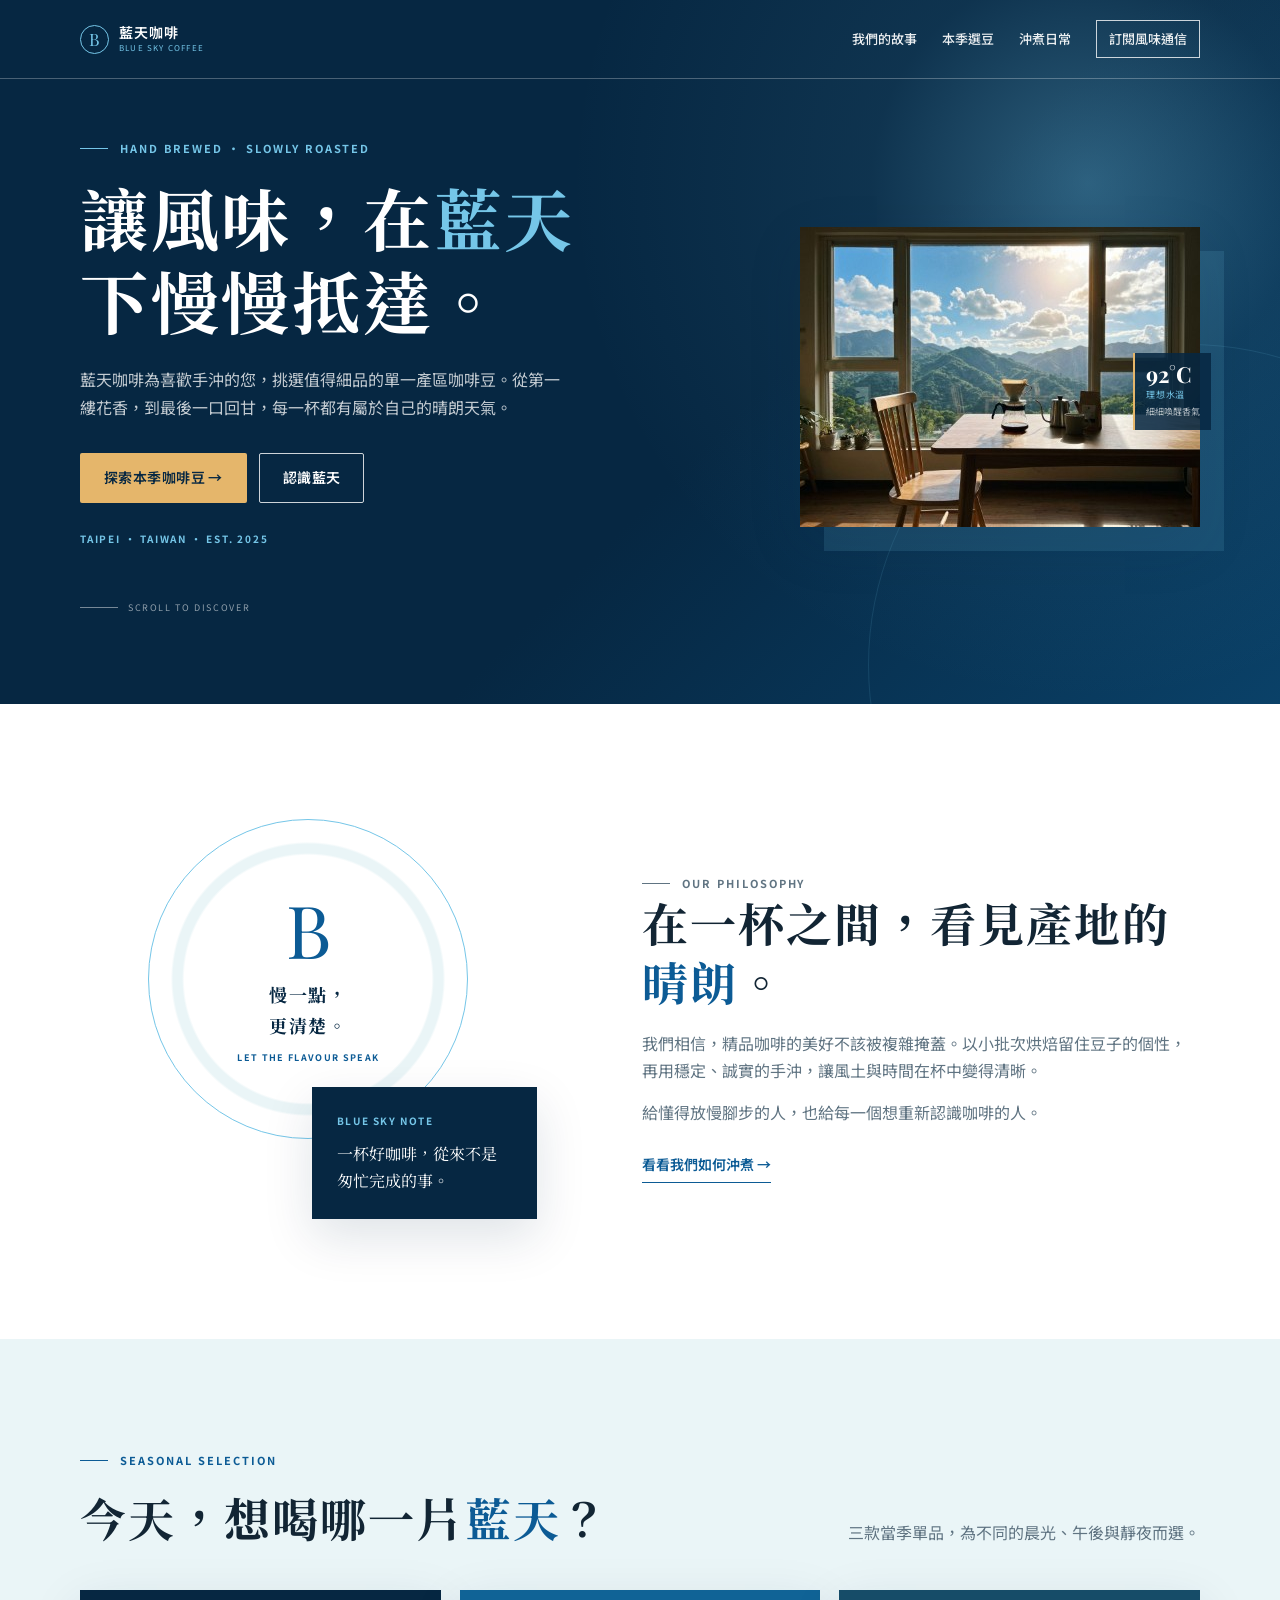
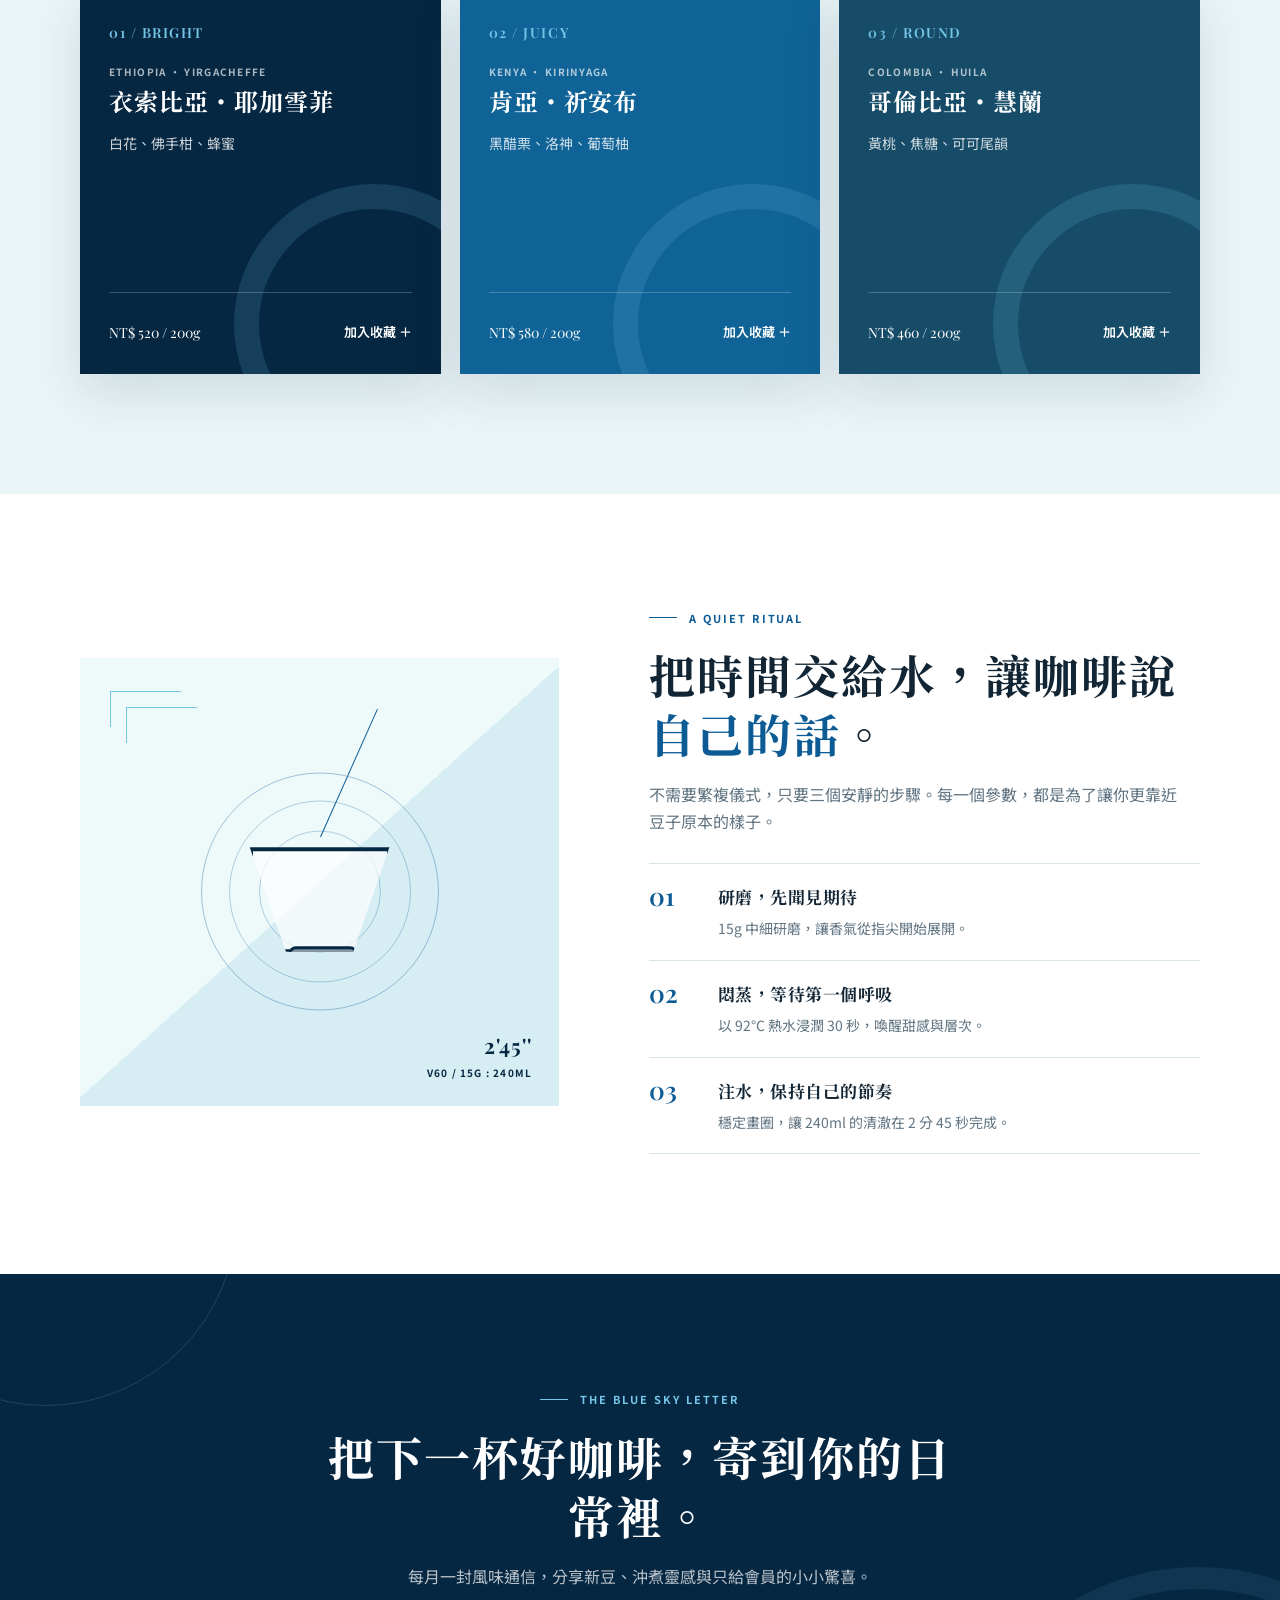
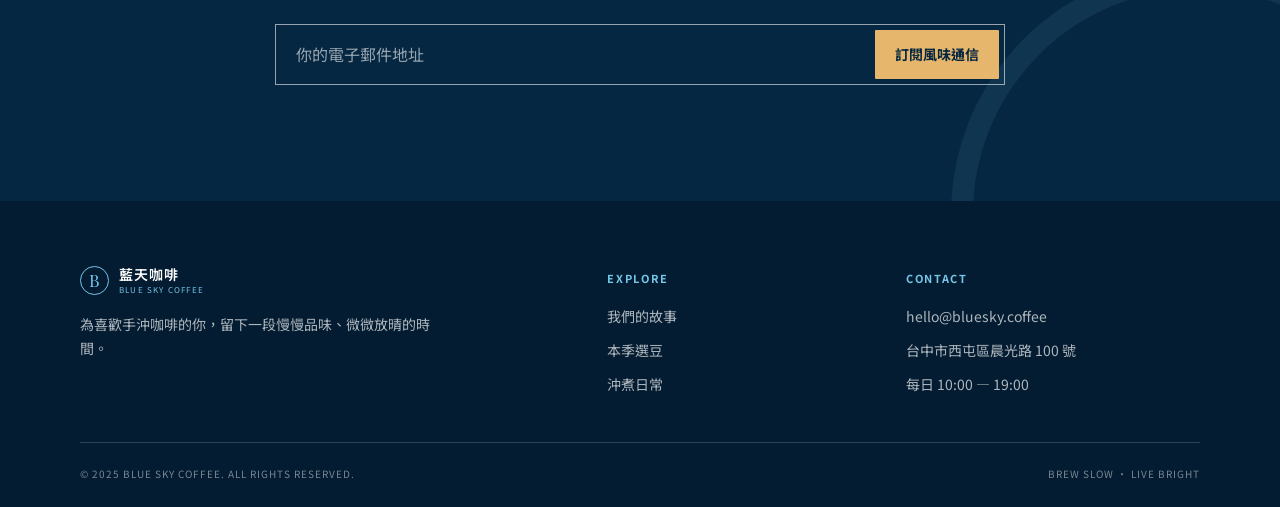
==== onepage1/index.html @ 3d597b1a "Initial commit" ====
<!DOCTYPE html>
<html lang="zh-Hant">
<head>
  <meta charset="UTF-8">
  <meta name="viewport" content="width=device-width, initial-scale=1.0">
  <meta name="description" content="藍天咖啡，為手沖咖啡愛好者挑選當季精品咖啡豆，讓每一杯都清澈、明亮、值得細品。">
  <title>藍天咖啡｜讓風味，慢慢抵達</title>
  <link rel="preconnect" href="https://fonts.googleapis.com">
  <link rel="preconnect" href="https://fonts.gstatic.com" crossorigin>
  <link href="https://fonts.googleapis.com/css2?family=Noto+Sans+TC:wght@400;500;600;700&family=Noto+Serif+TC:wght@500;600;700;900&family=Playfair+Display:ital,wght@0,600;0,700;1,600&display=swap" rel="stylesheet">
  <style>
    :root {
      --navy: #062742;
      --blue: #0c5b95;
      --sky: #75c6e8;
      --mist: #eaf5f7;
      --cream: #fbfaf6;
      --ink: #122534;
      --muted: #607482;
      --line: #d7e4e8;
      --sand: #e5b66b;
      --shadow: 0 18px 50px rgba(6, 39, 66, .13);
    }

    * { box-sizing: border-box; }
    html { scroll-behavior: smooth; }
    body {
      margin: 0;
      background: var(--cream);
      color: var(--ink);
      font-family: "Noto Sans TC", sans-serif;
      font-size: 16px;
      line-height: 1.7;
    }
    a { color: inherit; text-decoration: none; }
    button, input { font: inherit; }
    button { cursor: pointer; }
    :focus-visible { outline: 3px solid var(--sky); outline-offset: 4px; }

    .wrap { width: min(1120px, calc(100% - 48px)); margin-inline: auto; }
    .eyebrow {
      display: flex;
      align-items: center;
      gap: 12px;
      margin: 0 0 18px;
      color: var(--blue);
      font-size: 11px;
      font-weight: 700;
      letter-spacing: .18em;
    }
    .eyebrow::before { width: 28px; height: 1px; background: currentColor; content: ""; }
    .section-title {
      margin: 0;
      font-family: "Noto Serif TC", serif;
      font-size: clamp(30px, 4vw, 46px);
      font-weight: 700;
      letter-spacing: .045em;
      line-height: 1.28;
    }
    .accent { color: var(--blue); }
    .section-copy { margin: 18px 0 0; color: var(--muted); }
    .button, .text-link {
      display: inline-flex;
      align-items: center;
      justify-content: center;
      min-height: 50px;
      padding: 11px 23px;
      border: 1px solid transparent;
      border-radius: 2px;
      font-size: 14px;
      font-weight: 600;
      letter-spacing: .03em;
      transition: background-color .25s ease, color .25s ease, border-color .25s ease, transform .25s ease;
    }
    .button:hover, .text-link:hover { transform: translateY(-2px); }
    .button-primary { background: var(--sand); color: var(--navy); }
    .button-primary:hover { background: #f0ca84; }
    .button-outline { border-color: rgba(255,255,255,.8); color: #fff; }
    .button-outline:hover { background: #fff; color: var(--navy); }

    .site-header {
      position: absolute;
      z-index: 10;
      top: 0;
      left: 0;
      width: 100%;
      border-bottom: 1px solid rgba(255,255,255,.27);
    }
    .navbar {
      display: flex;
      align-items: center;
      justify-content: space-between;
      min-height: 78px;
      gap: 24px;
    }
    .brand { display: inline-flex; align-items: center; gap: 10px; color: #fff; }
    .brand-mark {
      display: grid;
      width: 29px;
      height: 29px;
      place-items: center;
      border: 1px solid var(--sky);
      border-radius: 50%;
      color: var(--sky);
      font-family: "Playfair Display", serif;
      font-size: 17px;
      line-height: 1;
    }
    .brand-copy { display: grid; line-height: 1.1; }
    .brand-copy strong { font-size: 14px; font-weight: 600; letter-spacing: .08em; }
    .brand-copy small { margin-top: 4px; color: var(--sky); font-size: 8px; letter-spacing: .15em; }
    .nav-links { display: flex; align-items: center; gap: 25px; }
    .nav-links a { position: relative; color: rgba(255,255,255,.92); font-size: 13px; font-weight: 500; white-space: nowrap; }
    .nav-links a:not(.nav-cta)::after {
      position: absolute;
      right: 0;
      bottom: -7px;
      width: 0;
      height: 1px;
      background: var(--sky);
      content: "";
      transition: width .25s ease;
    }
    .nav-links a:not(.nav-cta):hover::after { right: auto; left: 0; width: 100%; }
    .nav-links .nav-cta { padding: 7px 12px; border: 1px solid rgba(255,255,255,.78); }
    .nav-links .nav-cta:hover { background: #fff; color: var(--navy); }
    .menu-toggle { display: none; padding: 4px; border: 0; background: transparent; color: #fff; font-size: 24px; line-height: 1; }

    .hero {
      position: relative;
      display: flex;
      min-height: 704px;
      overflow: hidden;
      align-items: stretch;
      background:
        radial-gradient(circle at 85% 26%, rgba(117,198,232,.35) 0, rgba(117,198,232,.08) 18%, transparent 43%),
        linear-gradient(135deg, #062742 0%, #062742 58%, #0a4168 100%);
      color: #fff;
    }
    .hero::after {
      position: absolute;
      z-index: 0;
      right: -18vw;
      bottom: -22vw;
      width: 50vw;
      height: 50vw;
      border: 1px solid rgba(117,198,232,.13);
      border-radius: 50%;
      content: "";
    }
    .hero-grid {
      position: relative;
      z-index: 1;
      display: grid;
      grid-template-columns: 1.02fr .98fr;
      gap: 45px;
      align-items: center;
      padding-top: 122px;
      padding-bottom: 72px;
    }
    .hero-content { max-width: 560px; }
    .hero .eyebrow { color: var(--sky); }
    .hero-title {
      max-width: 540px;
      margin: 0;
      font-family: "Noto Serif TC", serif;
      font-size: clamp(42px, 5.5vw, 68px);
      font-weight: 700;
      letter-spacing: .04em;
      line-height: 1.22;
    }
    .hero-title .sky-word { color: var(--sky); }
    .hero-lede { max-width: 490px; margin: 25px 0 0; color: rgba(255,255,255,.76); }
    .hero-actions { display: flex; flex-wrap: wrap; gap: 12px; margin-top: 32px; }
    .hero-meta { margin: 27px 0 0; color: var(--sky); font-size: 10px; font-weight: 700; letter-spacing: .18em; }
    .scroll-note { display: flex; align-items: center; gap: 10px; margin: 53px 0 0; color: rgba(255,255,255,.55); font-size: 9px; letter-spacing: .18em; }
    .scroll-note::before { width: 38px; height: 1px; background: rgba(255,255,255,.45); content: ""; }

    .hero-art {
      position: relative;
      width: min(100%, 400px);
      height: 300px;
      min-height: 0;
      margin-left: auto;
      overflow: visible;
      aspect-ratio: auto;
      border: 0;
      background: transparent;
      box-shadow: none;
    }
    .hero-photo { width: 400px; height: 300px; object-fit: cover; box-shadow: 24px 24px 0 rgba(117,198,232,.13), var(--shadow); }
    .window-frame { position: absolute; inset: 0; border: 12px solid #e8d4ae; box-shadow: inset 0 0 0 2px rgba(6,39,66,.18); }
    .window-frame::before, .window-frame::after { position: absolute; background: rgba(6,39,66,.25); content: ""; }
    .window-frame::before { top: 0; bottom: 0; left: 49%; width: 4px; }
    .window-frame::after { top: 46%; right: 0; left: 0; height: 4px; }
    .sun { position: absolute; top: 16%; right: 17%; width: 77px; height: 77px; border-radius: 50%; background: #fff2be; box-shadow: 0 0 45px 22px rgba(255,228,150,.42); }
    .mountain { position: absolute; bottom: 28%; width: 75%; height: 36%; clip-path: polygon(0 100%, 35% 15%, 48% 50%, 63% 0, 100% 100%); background: #497b83; opacity: .9; }
    .mountain.one { left: -12%; }
    .mountain.two { right: -27%; bottom: 27%; background: #30616b; transform: scaleX(-1); opacity: .75; }
    .tabletop { position: absolute; right: -8%; bottom: -7%; left: -8%; height: 33%; background: linear-gradient(#643e2e 0%, #3d251e 100%); transform: perspective(200px) rotateX(10deg); }
    .chair { position: absolute; right: 7%; bottom: 18%; width: 100px; height: 112px; border: 12px solid #543126; border-bottom: 0; border-radius: 48px 48px 0 0; opacity: .8; }
    .chair::after { position: absolute; bottom: -75px; left: 14px; width: 8px; height: 75px; background: #543126; box-shadow: 53px 0 #543126; content: ""; }
    .coffee-vessel { position: absolute; bottom: 14%; left: 28%; width: 112px; height: 105px; }
    .coffee-vessel .dripper { position: absolute; top: 0; left: 29px; width: 53px; height: 45px; border: 3px solid #d8e7e1; border-radius: 5px 5px 22px 22px; background: linear-gradient(135deg, rgba(222,246,240,.75), rgba(124,180,181,.2)); clip-path: polygon(0 0, 100% 0, 78% 100%, 22% 100%); }
    .coffee-vessel .carafe { position: absolute; bottom: 0; left: 17px; width: 78px; height: 68px; border: 3px solid #d8e7e1; border-radius: 10px 10px 23px 23px; background: linear-gradient(to top, rgba(56,29,19,.82) 0 38%, rgba(190,228,227,.24) 39%); }
    .coffee-vessel .carafe::before { position: absolute; top: -20px; left: 24px; width: 26px; height: 22px; border: 3px solid #d8e7e1; border-bottom: 0; border-radius: 50% 50% 0 0; content: ""; }
    .steam { position: absolute; bottom: 59%; left: 49%; width: 23px; height: 58px; border-left: 2px solid rgba(255,255,255,.63); border-radius: 50%; transform: rotate(16deg); }
    .steam::after { position: absolute; top: -5px; left: 14px; width: 18px; height: 48px; border-right: 2px solid rgba(255,255,255,.44); border-radius: 50%; content: ""; }
    .art-label { position: absolute; z-index: 3; right: -11px; top: 42%; display: grid; gap: 2px; padding: 10px 11px; border-left: 2px solid var(--sand); background: rgba(6,39,66,.86); color: #fff; }
    .art-label strong { font-family: "Playfair Display", serif; font-size: 22px; line-height: 1; }
    .art-label span { color: var(--sky); font-size: 9px; letter-spacing: .09em; }
    .art-label small { color: rgba(255,255,255,.72); font-size: 9px; }

    .story { padding: 115px 0 120px; background: #fff; }
    .story-grid { display: grid; grid-template-columns: .9fr 1.1fr; gap: clamp(45px, 9vw, 105px); align-items: center; }
    .story-visual { position: relative; min-height: 400px; }
    .story-seal {
      display: grid;
      width: 320px;
      height: 320px;
      place-content: center;
      margin: 0 auto;
      border: 1px solid var(--sky);
      border-radius: 50%;
      background: radial-gradient(circle, #fff 0 55%, #eaf5f7 56% 60%, #fff 61%);
      color: var(--navy);
      text-align: center;
    }
    .story-seal::before { display: block; margin-bottom: 14px; color: var(--blue); content: "B"; font-family: "Playfair Display", serif; font-size: 73px; line-height: 1; }
    .story-seal strong { font-family: "Noto Serif TC", serif; font-size: 18px; letter-spacing: .09em; }
    .story-seal span { margin-top: 10px; color: var(--blue); font-size: 9px; font-weight: 700; letter-spacing: .15em; }
    .note-card { position: absolute; right: 0; bottom: 0; width: min(225px, 57%); padding: 25px; background: var(--navy); color: #fff; box-shadow: var(--shadow); }
    .note-card p:first-child { margin: 0; color: var(--sky); font-size: 10px; font-weight: 700; letter-spacing: .16em; }
    .note-card p:last-child { margin: 12px 0 0; font-family: "Noto Serif TC", serif; font-size: 16px; line-height: 1.65; }
    .story-content p { margin: 19px 0 0; color: var(--muted); }
    .story-content p + p { margin-top: 15px; }
    .underlined-link { display: inline-flex; margin-top: 27px; padding-bottom: 5px; border-bottom: 1px solid var(--blue); color: var(--blue); font-size: 14px; font-weight: 600; transition: gap .2s ease; }
    .underlined-link:hover { gap: 8px; }

    .coffee { padding: 112px 0 120px; background: var(--mist); }
    .coffee-heading { display: flex; align-items: end; justify-content: space-between; gap: 32px; margin-bottom: 43px; }
    .coffee-heading .section-copy { max-width: 365px; }
    .coffee-grid { display: grid; grid-template-columns: repeat(3, 1fr); gap: 19px; }
    .coffee-card {
      position: relative;
      display: flex;
      min-height: 384px;
      overflow: hidden;
      flex-direction: column;
      padding: 31px 29px 25px;
      background: var(--navy);
      color: #fff;
      box-shadow: var(--shadow);
    }
    .coffee-card:nth-child(2) { background: #106396; }
    .coffee-card:nth-child(3) { background: #164c68; }
    .coffee-card::after { position: absolute; right: -73px; bottom: -90px; width: 230px; height: 230px; border: 25px solid rgba(117,198,232,.15); border-radius: 50%; content: ""; }
    .coffee-card > * { position: relative; z-index: 1; }
    .bean-no { margin: 0; color: var(--sky); font-family: "Playfair Display", serif; font-size: 14px; font-weight: 600; letter-spacing: .11em; }
    .origin { margin: 19px 0 5px; color: rgba(255,255,255,.67); font-size: 10px; font-weight: 700; letter-spacing: .13em; }
    .bean-name { margin: 0; font-family: "Noto Serif TC", serif; font-size: 24px; font-weight: 700; letter-spacing: .04em; line-height: 1.35; }
    .flavour { margin: 14px 0 0; color: rgba(255,255,255,.79); font-size: 14px; }
    .coffee-bottom { display: flex; align-items: center; justify-content: space-between; gap: 13px; margin-top: auto; padding-top: 23px; border-top: 1px solid rgba(255,255,255,.22); }
    .price { font-family: "Playfair Display", serif; font-size: 14px; white-space: nowrap; }
    .save-button { padding: 5px 0; border: 0; background: transparent; color: #fff; font-size: 13px; font-weight: 600; white-space: nowrap; transition: color .2s ease; }
    .save-button:hover { color: var(--sand); }

    .brew { padding: 115px 0 120px; background: #fff; }
    .brew-grid { display: grid; grid-template-columns: .93fr 1.07fr; gap: clamp(44px, 7vw, 90px); align-items: center; }
    .brew-art { position: relative; min-height: 448px; overflow: hidden; background: linear-gradient(138deg, #eef9fa 0 50%, #d6edf3 50% 100%); }
    .brew-art::before { position: absolute; top: 33px; left: 30px; width: 70px; height: 35px; border-top: 1px solid var(--sky); border-left: 1px solid var(--sky); content: ""; }
    .brew-art::after { position: absolute; top: 49px; left: 46px; width: 70px; height: 35px; border-top: 1px solid var(--sky); border-left: 1px solid var(--sky); content: ""; }
    .pour-rings { position: absolute; top: 50%; left: 50%; width: 238px; height: 238px; border: 1px solid rgba(12,91,149,.35); border-radius: 50%; transform: translate(-50%,-46%); }
    .pour-rings::before, .pour-rings::after { position: absolute; border: 1px solid rgba(12,91,149,.28); border-radius: 50%; content: ""; }
    .pour-rings::before { inset: 27px; }
    .pour-rings::after { inset: 57px; }
    .pour-line { position: absolute; top: 39px; left: 50%; width: 1px; height: 140px; background: var(--blue); transform: rotate(24deg); transform-origin: bottom; }
    .v60 { position: absolute; top: 50%; left: 50%; width: 140px; height: 105px; border: 3px solid var(--navy); border-top-width: 4px; background: rgba(255,255,255,.7); clip-path: polygon(0 0, 100% 0, 74% 100%, 26% 100%); transform: translate(-50%,-33%); }
    .v60::after { position: absolute; bottom: -61px; left: 35px; width: 64px; height: 58px; border: 3px solid var(--navy); border-radius: 8px 8px 19px 19px; background: linear-gradient(to top, #6c3924 0 31%, rgba(255,255,255,.5) 32%); content: ""; }
    .brew-caption { position: absolute; right: 27px; bottom: 25px; display: grid; color: var(--navy); text-align: right; }
    .brew-caption strong { font-family: "Playfair Display", serif; font-size: 21px; letter-spacing: .05em; }
    .brew-caption span { font-size: 10px; font-weight: 700; letter-spacing: .12em; }
    .brew-content .section-copy { max-width: 530px; }
    .brew-steps { margin-top: 28px; border-top: 1px solid var(--line); }
    .brew-step { display: grid; grid-template-columns: 55px 1fr; gap: 14px; padding: 19px 0; border-bottom: 1px solid var(--line); }
    .step-no { color: var(--blue); font-family: "Playfair Display", serif; font-size: 25px; font-weight: 600; line-height: 1; }
    .brew-step h3 { margin: 0; font-family: "Noto Serif TC", serif; font-size: 17px; letter-spacing: .03em; }
    .brew-step p { margin: 5px 0 0; color: var(--muted); font-size: 14px; }

    .visit { position: relative; overflow: hidden; padding: 116px 0; background: var(--navy); color: #fff; text-align: center; }
    .visit::before, .visit::after { position: absolute; width: 380px; height: 380px; border: 1px solid rgba(117,198,232,.19); border-radius: 50%; content: ""; }
    .visit::before { top: -250px; left: -145px; }
    .visit::after { right: -165px; bottom: -260px; width: 450px; height: 450px; border-width: 22px; opacity: .45; }
    .visit .wrap { position: relative; z-index: 1; max-width: 730px; }
    .visit .eyebrow { justify-content: center; color: var(--sky); }
    .visit .section-title { max-width: 670px; margin-inline: auto; }
    .visit .section-copy { max-width: 535px; margin-inline: auto; color: rgba(255,255,255,.72); }
    .subscribe-form { display: flex; margin: 34px auto 0; padding: 5px; border: 1px solid rgba(255,255,255,.58); }
    .subscribe-form input { min-width: 0; flex: 1; padding: 11px 15px; border: 0; outline: 0; background: transparent; color: #fff; }
    .subscribe-form input::placeholder { color: rgba(255,255,255,.58); }
    .subscribe-form button { min-height: 48px; padding: 10px 20px; border: 0; border-radius: 1px; background: var(--sand); color: var(--navy); font-size: 14px; font-weight: 700; transition: background .2s ease; }
    .subscribe-form button:hover { background: #f1ca83; }

    .site-footer { padding: 65px 0 25px; background: #031c31; color: rgba(255,255,255,.68); }
    .footer-grid { display: grid; grid-template-columns: 1.45fr .75fr .9fr; gap: 54px; padding-bottom: 46px; }
    .footer-brand .brand { margin-bottom: 18px; }
    .footer-brand p { max-width: 355px; margin: 0; font-size: 14px; }
    .footer-heading { margin: 3px 0 17px; color: var(--sky); font-size: 11px; font-weight: 700; letter-spacing: .15em; }
    .footer-links, .footer-contact { display: grid; gap: 10px; font-size: 14px; }
    .footer-links a:hover, .footer-contact a:hover { color: #fff; }
    .footer-bottom { display: flex; justify-content: space-between; gap: 18px; padding-top: 22px; border-top: 1px solid rgba(255,255,255,.17); color: rgba(255,255,255,.47); font-size: 10px; letter-spacing: .1em; }

    .toast {
      position: fixed;
      z-index: 20;
      right: 22px;
      bottom: 22px;
      max-width: min(360px, calc(100% - 44px));
      padding: 13px 18px;
      border-left: 3px solid var(--sand);
      background: var(--navy);
      box-shadow: var(--shadow);
      color: #fff;
      font-size: 14px;
      opacity: 0;
      pointer-events: none;
      transform: translateY(12px);
      transition: opacity .22s ease, transform .22s ease;
    }
    .toast.show { opacity: 1; transform: translateY(0); }
    .reveal { opacity: 0; transform: translateY(18px); transition: opacity .65s ease, transform .65s ease; }
    .reveal.visible { opacity: 1; transform: translateY(0); }

    @media (max-width: 820px) {
      .navbar { position: relative; }
      .menu-toggle { display: block; }
      .nav-links {
        position: absolute;
        top: 100%;
        right: -24px;
        left: -24px;
        display: grid;
        max-height: 0;
        overflow: hidden;
        gap: 0;
        background: #05233c;
        transition: max-height .32s ease;
      }
      .nav-links.open { max-height: 300px; }
      .nav-links a { padding: 12px 24px; border-top: 1px solid rgba(255,255,255,.1); }
      .nav-links .nav-cta { margin: 8px 24px 16px; padding: 9px 12px; text-align: center; }
      .hero { min-height: 710px; }
      .hero-grid { grid-template-columns: 1fr; gap: 17px; padding-top: 112px; }
      .hero-content { max-width: 640px; }
      .scroll-note { margin-top: 29px; }
      .hero-art { width: min(100%, 330px); height: 248px; min-height: 0; max-height: none; margin: 0; }
      .hero-photo { width: 330px; height: 248px; }
      .coffee-grid { grid-template-columns: repeat(2, 1fr); }
      .coffee-card:nth-child(3) { grid-column: span 2; }
      .story-grid, .brew-grid { grid-template-columns: 1fr; }
      .story-visual { max-width: 520px; width: 100%; margin: auto; }
      .brew-art { max-width: 540px; width: 100%; margin: auto; }
      .footer-grid { grid-template-columns: 1fr 1fr; }
      .footer-brand { grid-column: 1 / -1; }
    }

    @media (max-width: 560px) {
      .wrap { width: calc(100% - 34px); }
      .navbar { min-height: 70px; }
      .brand-copy strong { font-size: 13px; }
      .hero { min-height: 680px; }
      .hero-grid { padding-top: 98px; padding-bottom: 34px; }
      .hero-title { font-size: 40px; }
      .hero-lede { margin-top: 16px; font-size: 14px; line-height: 1.7; }
      .hero-actions { margin-top: 23px; }
      .hero-actions .button { flex: 1; padding-inline: 13px; }
      .hero-meta { margin-top: 18px; }
      .hero-art { width: 260px; height: 195px; min-height: 0; max-height: none; }
      .hero-photo { width: 260px; height: 195px; }
      .art-label { display: none; }
      .sun { width: 49px; height: 49px; }
      .coffee-vessel { bottom: 9%; left: 25%; transform: scale(.72); transform-origin: bottom left; }
      .chair { transform: scale(.72); transform-origin: bottom right; }
      .story, .coffee, .brew, .visit { padding: 76px 0; }
      .story-seal { width: 245px; height: 245px; }
      .story-seal::before { margin-bottom: 8px; font-size: 54px; }
      .story-seal strong { font-size: 15px; }
      .story-visual { min-height: 315px; }
      .note-card { width: 185px; padding: 18px; }
      .note-card p:last-child { font-size: 14px; }
      .coffee-heading { display: block; margin-bottom: 30px; }
      .coffee-heading .section-copy { margin-top: 14px; }
      .coffee-grid { grid-template-columns: 1fr; }
      .coffee-card, .coffee-card:nth-child(3) { min-height: 330px; grid-column: auto; }
      .brew-art { min-height: 310px; }
      .pour-rings { width: 185px; height: 185px; }
      .v60 { transform: translate(-50%,-28%) scale(.82); }
      .subscribe-form { display: grid; gap: 6px; padding: 5px; }
      .subscribe-form input, .subscribe-form button { width: 100%; }
      .footer-grid { grid-template-columns: 1fr; gap: 32px; }
      .footer-brand { grid-column: auto; }
      .footer-bottom { display: grid; gap: 9px; }
    }

    @media (prefers-reduced-motion: reduce) {
      html { scroll-behavior: auto; }
      *, *::before, *::after { transition-duration: .01ms !important; animation-duration: .01ms !important; animation-iteration-count: 1 !important; }
      .reveal { opacity: 1; transform: none; }
    }
  </style>
</head>
<body>
  <header class="site-header" id="top">
    <nav class="wrap navbar" aria-label="主要導覽">
      <a class="brand" href="#top" aria-label="回到藍天咖啡首頁">
        <span class="brand-mark" aria-hidden="true">B</span>
        <span class="brand-copy"><strong>藍天咖啡</strong><small>BLUE SKY COFFEE</small></span>
      </a>
      <button class="menu-toggle" type="button" aria-controls="navLinks" aria-expanded="false" aria-label="開啟導覽選單">☰</button>
      <div class="nav-links" id="navLinks">
        <a href="#story">我們的故事</a>
        <a href="#coffee">本季選豆</a>
        <a href="#brew">沖煮日常</a>
        <a class="nav-cta" href="#visit">訂閱風味通信</a>
      </div>
    </nav>
  </header>

  <main>
    <section class="hero" aria-labelledby="heroTitle">
      <div class="wrap hero-grid">
        <div class="hero-content">
          <p class="eyebrow">HAND BREWED · SLOWLY ROASTED</p>
          <h1 class="hero-title" id="heroTitle">讓風味，在<span class="sky-word">藍天</span>下慢慢抵達。</h1>
          <p class="hero-lede">藍天咖啡為喜歡手沖的您，挑選值得細品的單一產區咖啡豆。從第一縷花香，到最後一口回甘，每一杯都有屬於自己的晴朗天氣。</p>
          <div class="hero-actions">
            <a class="button button-primary" href="#coffee">探索本季咖啡豆 →</a>
            <a class="button button-outline" href="#story">認識藍天</a>
          </div>
          <p class="hero-meta">TAIPEI · TAIWAN · EST. 2025</p>
          <p class="scroll-note">SCROLL TO DISCOVER</p>
        </div>

        <div class="hero-art" aria-hidden="true">
          <img class="hero-photo" src="images/hero.jpg" width="400" height="300" alt="">
          <span class="art-label"><strong>92°C</strong><span>理想水溫</span><small>細細喚醒香氣</small></span>
        </div>
      </div>
    </section>

    <section class="story" id="story" aria-labelledby="storyTitle">
      <div class="wrap story-grid">
        <div class="story-visual reveal" aria-hidden="true">
          <div class="story-seal"><strong>慢一點，<br>更清楚。</strong><span>LET THE FLAVOUR SPEAK</span></div>
          <div class="note-card"><p>BLUE SKY NOTE</p><p>一杯好咖啡，從來不是匆忙完成的事。</p></div>
        </div>
        <div class="story-content reveal">
          <p class="eyebrow">OUR PHILOSOPHY</p>
          <h2 class="section-title" id="storyTitle">在一杯之間，看見產地的<span class="accent">晴朗</span>。</h2>
          <p>我們相信，精品咖啡的美好不該被複雜掩蓋。以小批次烘焙留住豆子的個性，再用穩定、誠實的手沖，讓風土與時間在杯中變得清晰。</p>
          <p>給懂得放慢腳步的人，也給每一個想重新認識咖啡的人。</p>
          <a class="underlined-link" href="#brew">看看我們如何沖煮 →</a>
        </div>
      </div>
    </section>

    <section class="coffee" id="coffee" aria-labelledby="coffeeTitle">
      <div class="wrap">
        <div class="coffee-heading reveal">
          <div>
            <p class="eyebrow">SEASONAL SELECTION</p>
            <h2 class="section-title" id="coffeeTitle">今天，想喝哪一片<span class="accent">藍天</span>？</h2>
          </div>
          <p class="section-copy">三款當季單品，為不同的晨光、午後與靜夜而選。</p>
        </div>
        <div class="coffee-grid">
          <article class="coffee-card reveal">
            <p class="bean-no">01 / BRIGHT</p>
            <p class="origin">ETHIOPIA · YIRGACHEFFE</p>
            <h3 class="bean-name">衣索比亞・耶加雪菲</h3>
            <p class="flavour">白花、佛手柑、蜂蜜</p>
            <div class="coffee-bottom"><span class="price">NT$ 520 / 200g</span><button class="save-button" type="button" data-coffee="衣索比亞・耶加雪菲">加入收藏 ＋</button></div>
          </article>
          <article class="coffee-card reveal">
            <p class="bean-no">02 / JUICY</p>
            <p class="origin">KENYA · KIRINYAGA</p>
            <h3 class="bean-name">肯亞・祈安布</h3>
            <p class="flavour">黑醋栗、洛神、葡萄柚</p>
            <div class="coffee-bottom"><span class="price">NT$ 580 / 200g</span><button class="save-button" type="button" data-coffee="肯亞・祈安布">加入收藏 ＋</button></div>
          </article>
          <article class="coffee-card reveal">
            <p class="bean-no">03 / ROUND</p>
            <p class="origin">COLOMBIA · HUILA</p>
            <h3 class="bean-name">哥倫比亞・慧蘭</h3>
            <p class="flavour">黃桃、焦糖、可可尾韻</p>
            <div class="coffee-bottom"><span class="price">NT$ 460 / 200g</span><button class="save-button" type="button" data-coffee="哥倫比亞・慧蘭">加入收藏 ＋</button></div>
          </article>
        </div>
      </div>
    </section>

    <section class="brew" id="brew" aria-labelledby="brewTitle">
      <div class="wrap brew-grid">
        <div class="brew-art reveal" aria-hidden="true">
          <span class="pour-rings"></span><span class="pour-line"></span><span class="v60"></span>
          <span class="brew-caption"><strong>2'45''</strong><span>V60 / 15G : 240ML</span></span>
        </div>
        <div class="brew-content reveal">
          <p class="eyebrow">A QUIET RITUAL</p>
          <h2 class="section-title" id="brewTitle">把時間交給水，讓咖啡說<span class="accent">自己的話</span>。</h2>
          <p class="section-copy">不需要繁複儀式，只要三個安靜的步驟。每一個參數，都是為了讓你更靠近豆子原本的樣子。</p>
          <div class="brew-steps">
            <div class="brew-step"><span class="step-no">01</span><div><h3>研磨，先聞見期待</h3><p>15g 中細研磨，讓香氣從指尖開始展開。</p></div></div>
            <div class="brew-step"><span class="step-no">02</span><div><h3>悶蒸，等待第一個呼吸</h3><p>以 92°C 熱水浸潤 30 秒，喚醒甜感與層次。</p></div></div>
            <div class="brew-step"><span class="step-no">03</span><div><h3>注水，保持自己的節奏</h3><p>穩定畫圈，讓 240ml 的清澈在 2 分 45 秒完成。</p></div></div>
          </div>
        </div>
      </div>
    </section>

    <section class="visit" id="visit" aria-labelledby="visitTitle">
      <div class="wrap reveal">
        <p class="eyebrow">THE BLUE SKY LETTER</p>
        <h2 class="section-title" id="visitTitle">把下一杯好咖啡，寄到你的日常裡。</h2>
        <p class="section-copy">每月一封風味通信，分享新豆、沖煮靈感與只給會員的小小驚喜。</p>
        <form class="subscribe-form" id="subscribeForm">
          <input type="email" aria-label="電子郵件地址" placeholder="你的電子郵件地址" required>
          <button type="submit">訂閱風味通信</button>
        </form>
      </div>
    </section>
  </main>

  <footer class="site-footer">
    <div class="wrap footer-grid">
      <div class="footer-brand">
        <a class="brand" href="#top" aria-label="回到藍天咖啡首頁"><span class="brand-mark" aria-hidden="true">B</span><span class="brand-copy"><strong>藍天咖啡</strong><small>BLUE SKY COFFEE</small></span></a>
        <p>為喜歡手沖咖啡的你，留下一段慢慢品味、微微放晴的時間。</p>
      </div>
      <div>
        <p class="footer-heading">EXPLORE</p>
        <div class="footer-links"><a href="#story">我們的故事</a><a href="#coffee">本季選豆</a><a href="#brew">沖煮日常</a></div>
      </div>
      <div>
        <p class="footer-heading">CONTACT</p>
        <div class="footer-contact"><a href="mailto:hello@bluesky.coffee">hello@bluesky.coffee</a><span>台中市西屯區晨光路 100 號</span><span>每日 10:00 — 19:00</span></div>
      </div>
    </div>
    <div class="wrap footer-bottom"><span>© 2025 BLUE SKY COFFEE. ALL RIGHTS RESERVED.</span><span>BREW SLOW · LIVE BRIGHT</span></div>
  </footer>

  <div class="toast" id="toast" role="status" aria-live="polite"></div>

  <script>
    const menuToggle = document.querySelector('.menu-toggle');
    const navLinks = document.querySelector('.nav-links');
    const toast = document.querySelector('#toast');
    let toastTimer;

    function closeMenu() {
      navLinks.classList.remove('open');
      menuToggle.setAttribute('aria-expanded', 'false');
      menuToggle.setAttribute('aria-label', '開啟導覽選單');
      menuToggle.textContent = '☰';
    }

    menuToggle.addEventListener('click', () => {
      const isOpen = navLinks.classList.toggle('open');
      menuToggle.setAttribute('aria-expanded', String(isOpen));
      menuToggle.setAttribute('aria-label', isOpen ? '關閉導覽選單' : '開啟導覽選單');
      menuToggle.textContent = isOpen ? '×' : '☰';
    });

    navLinks.querySelectorAll('a').forEach(link => link.addEventListener('click', closeMenu));

    function showToast(message) {
      window.clearTimeout(toastTimer);
      toast.textContent = message;
      toast.classList.add('show');
      toastTimer = window.setTimeout(() => toast.classList.remove('show'), 2600);
    }

    document.querySelectorAll('[data-coffee]').forEach(button => {
      button.addEventListener('click', () => showToast(`已將「${button.dataset.coffee}」加入你的收藏。`));
    });

    document.querySelector('#subscribeForm').addEventListener('submit', event => {
      event.preventDefault();
      const form = event.currentTarget;
      if (!form.checkValidity()) return;
      form.reset();
      showToast('謝謝訂閱，下一封晴朗的風味通信即將寄出。');
    });

    const reduceMotion = window.matchMedia('(prefers-reduced-motion: reduce)').matches;
    const revealItems = document.querySelectorAll('.reveal');
    if (reduceMotion || !('IntersectionObserver' in window)) {
      revealItems.forEach(item => item.classList.add('visible'));
    } else {
      const observer = new IntersectionObserver(entries => {
        entries.forEach(entry => {
          if (entry.isIntersecting) {
            entry.target.classList.add('visible');
            observer.unobserve(entry.target);
          }
        });
      }, { threshold: .12 });
      revealItems.forEach(item => observer.observe(item));
    }
  </script>
</body>
</html>
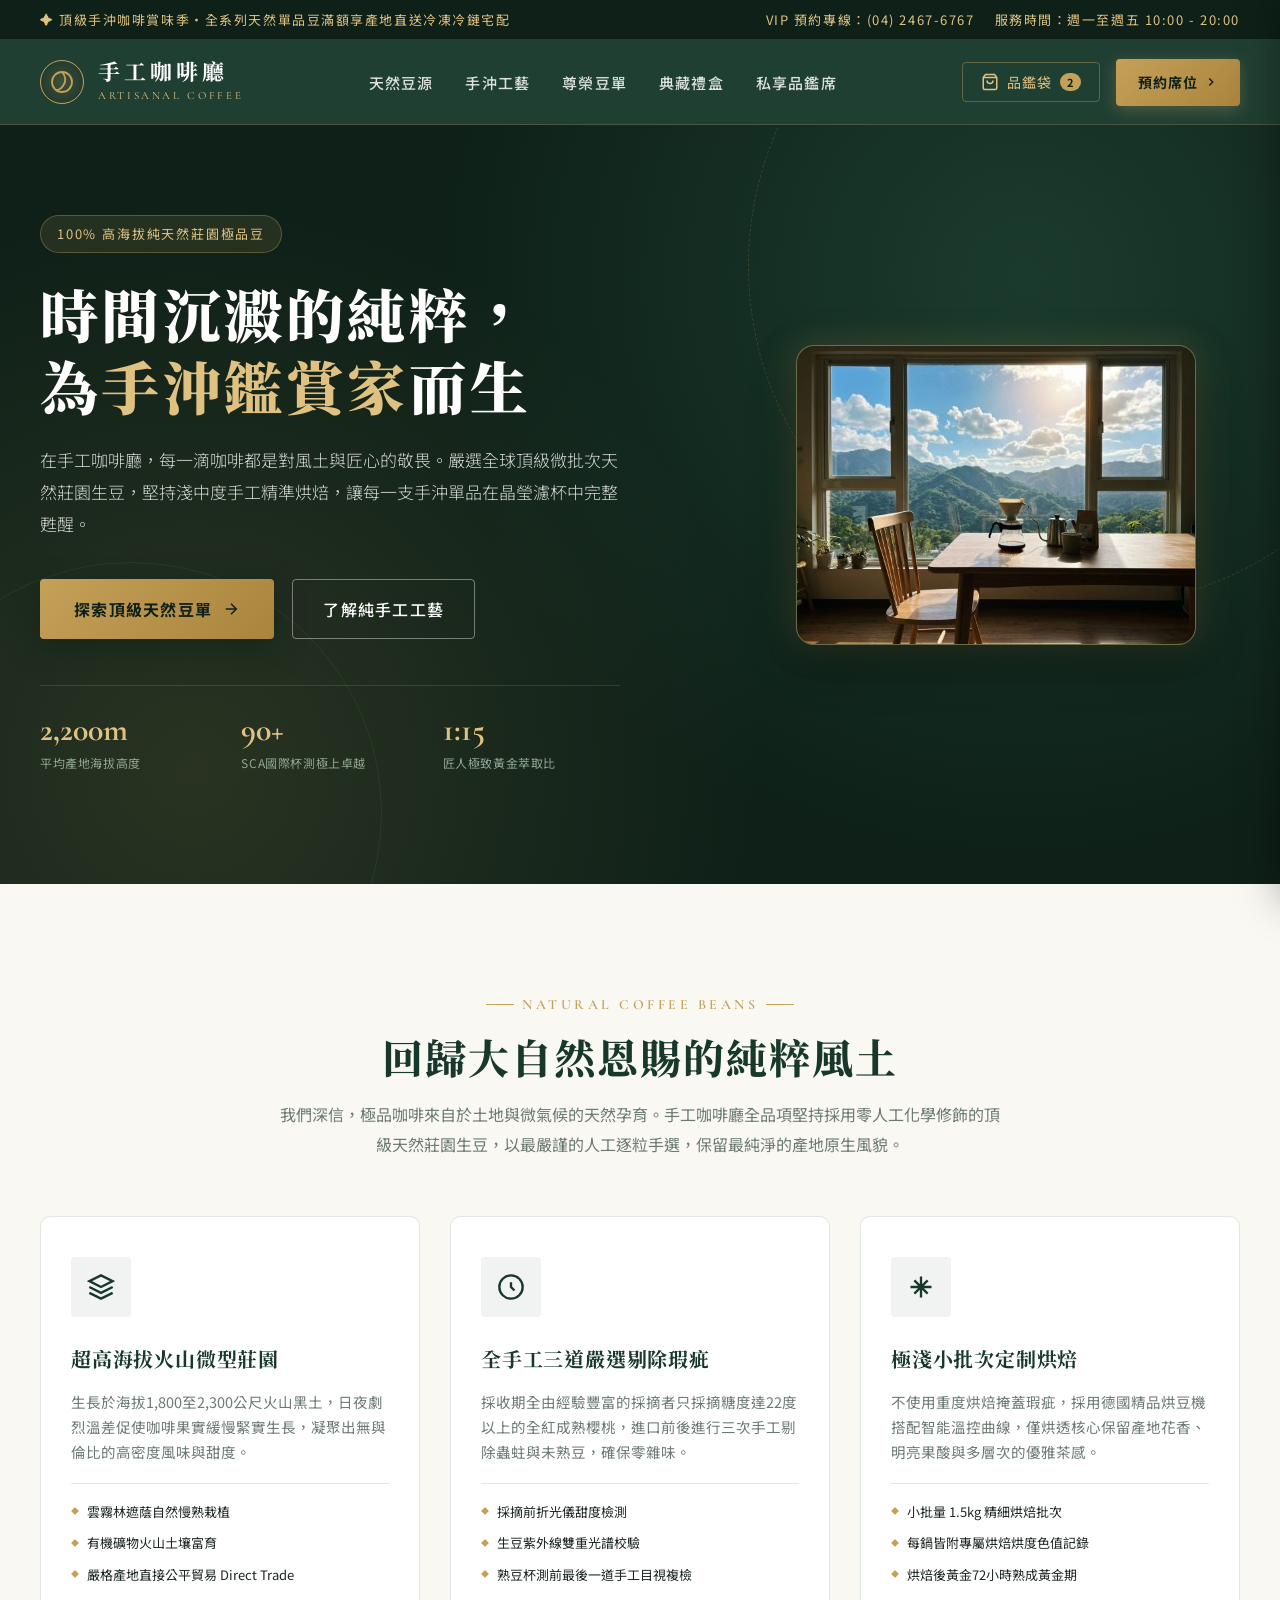
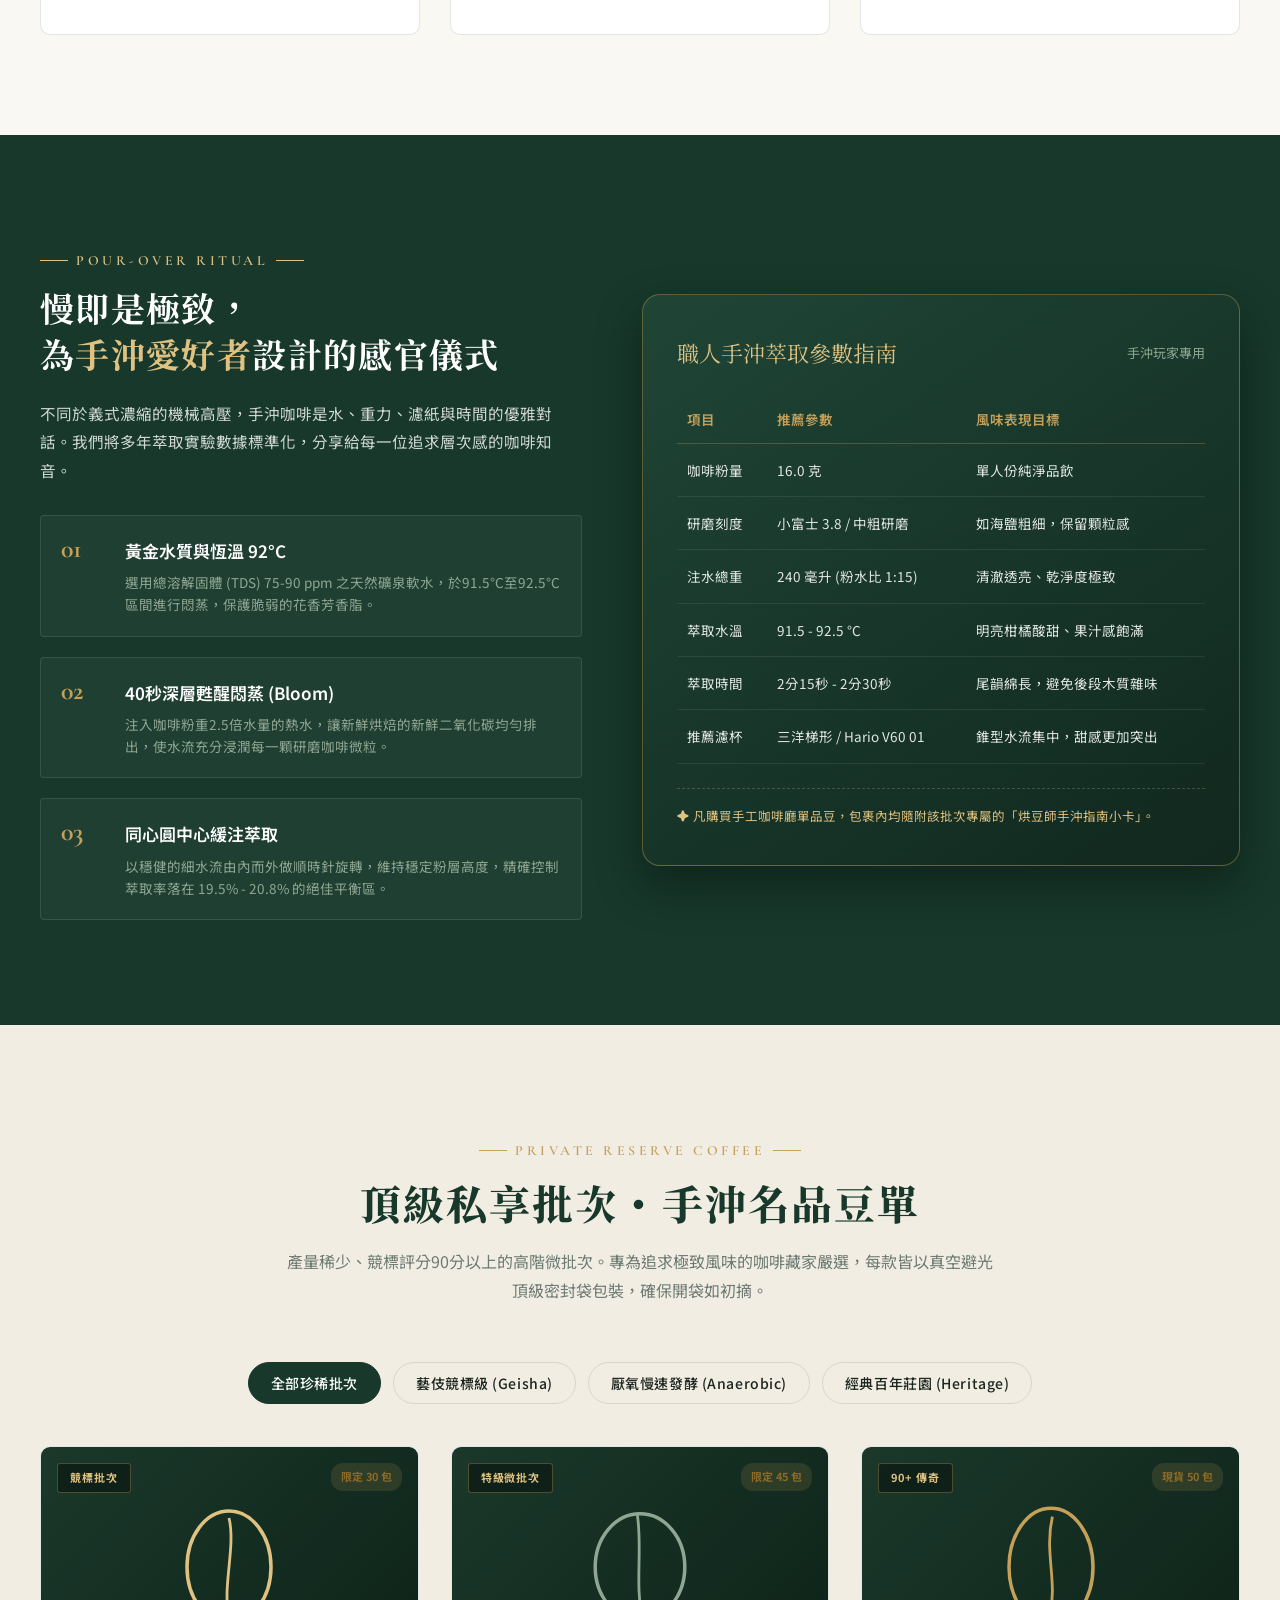
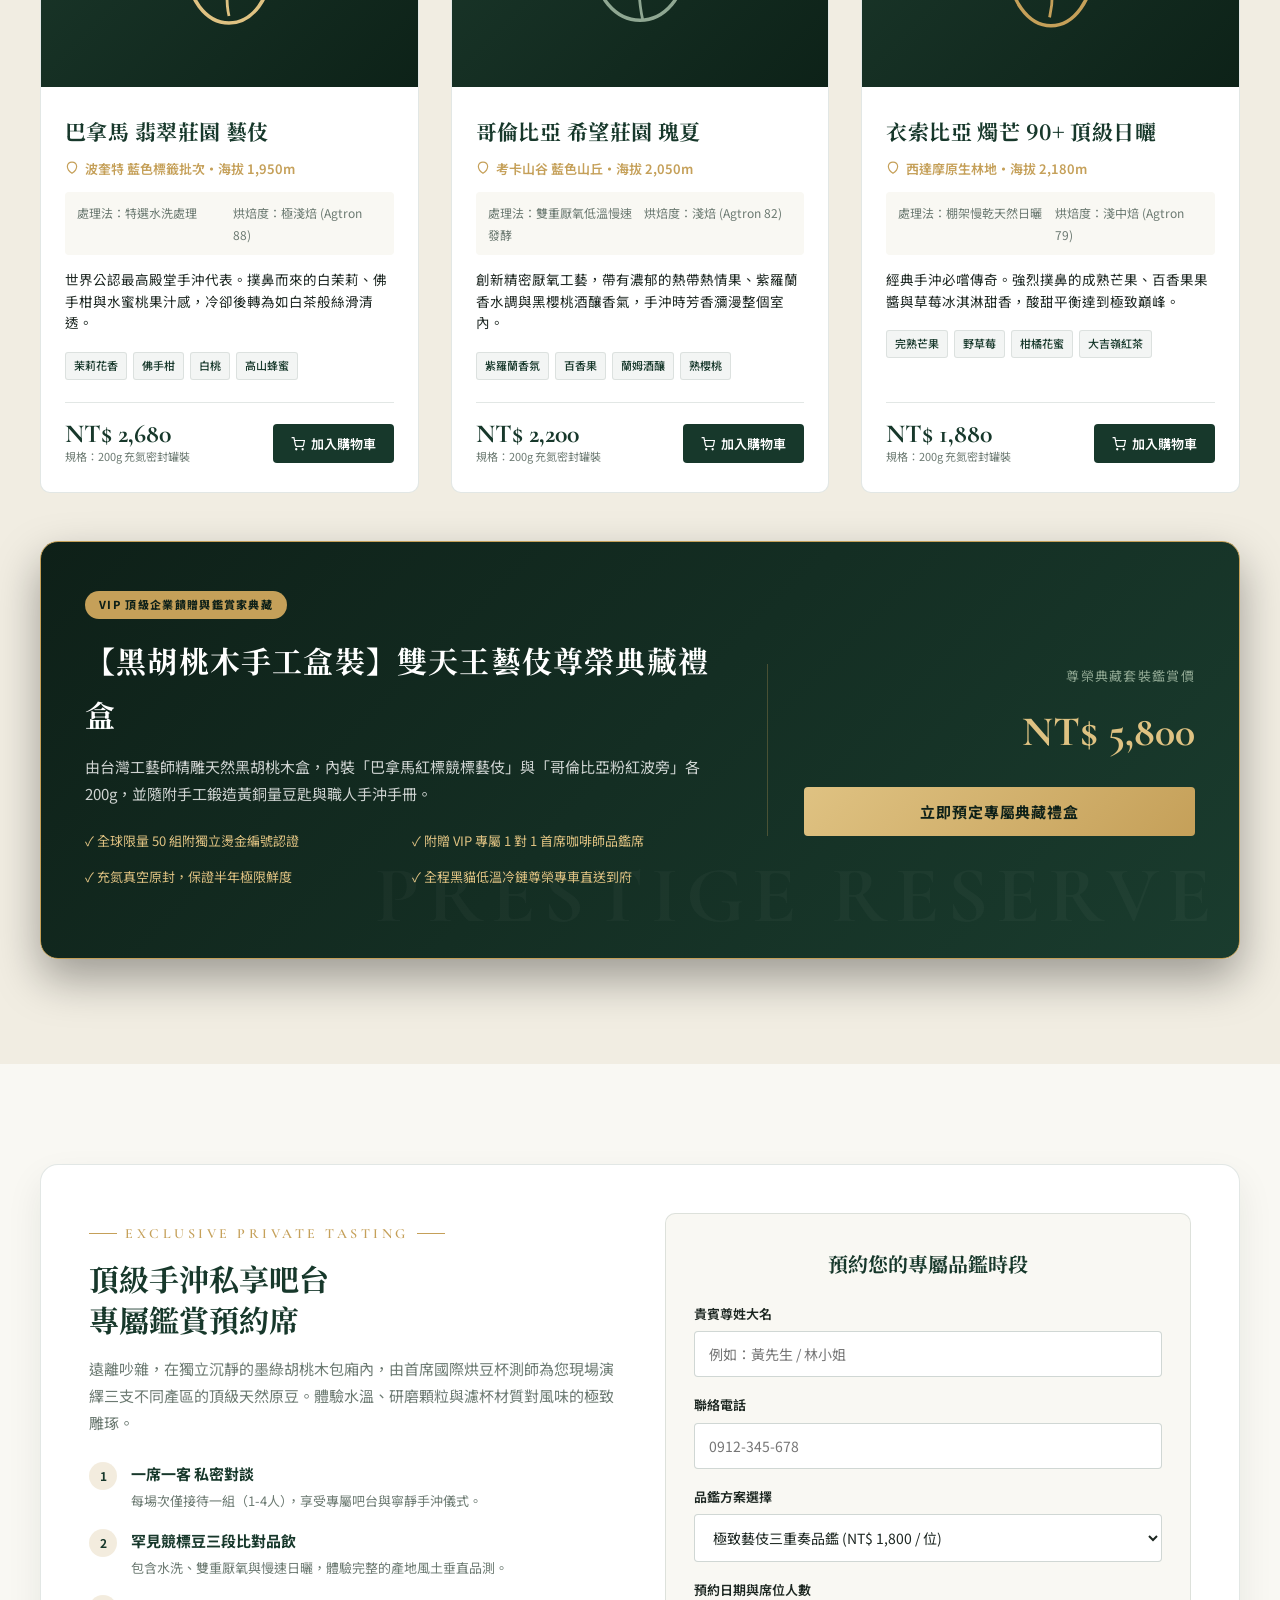
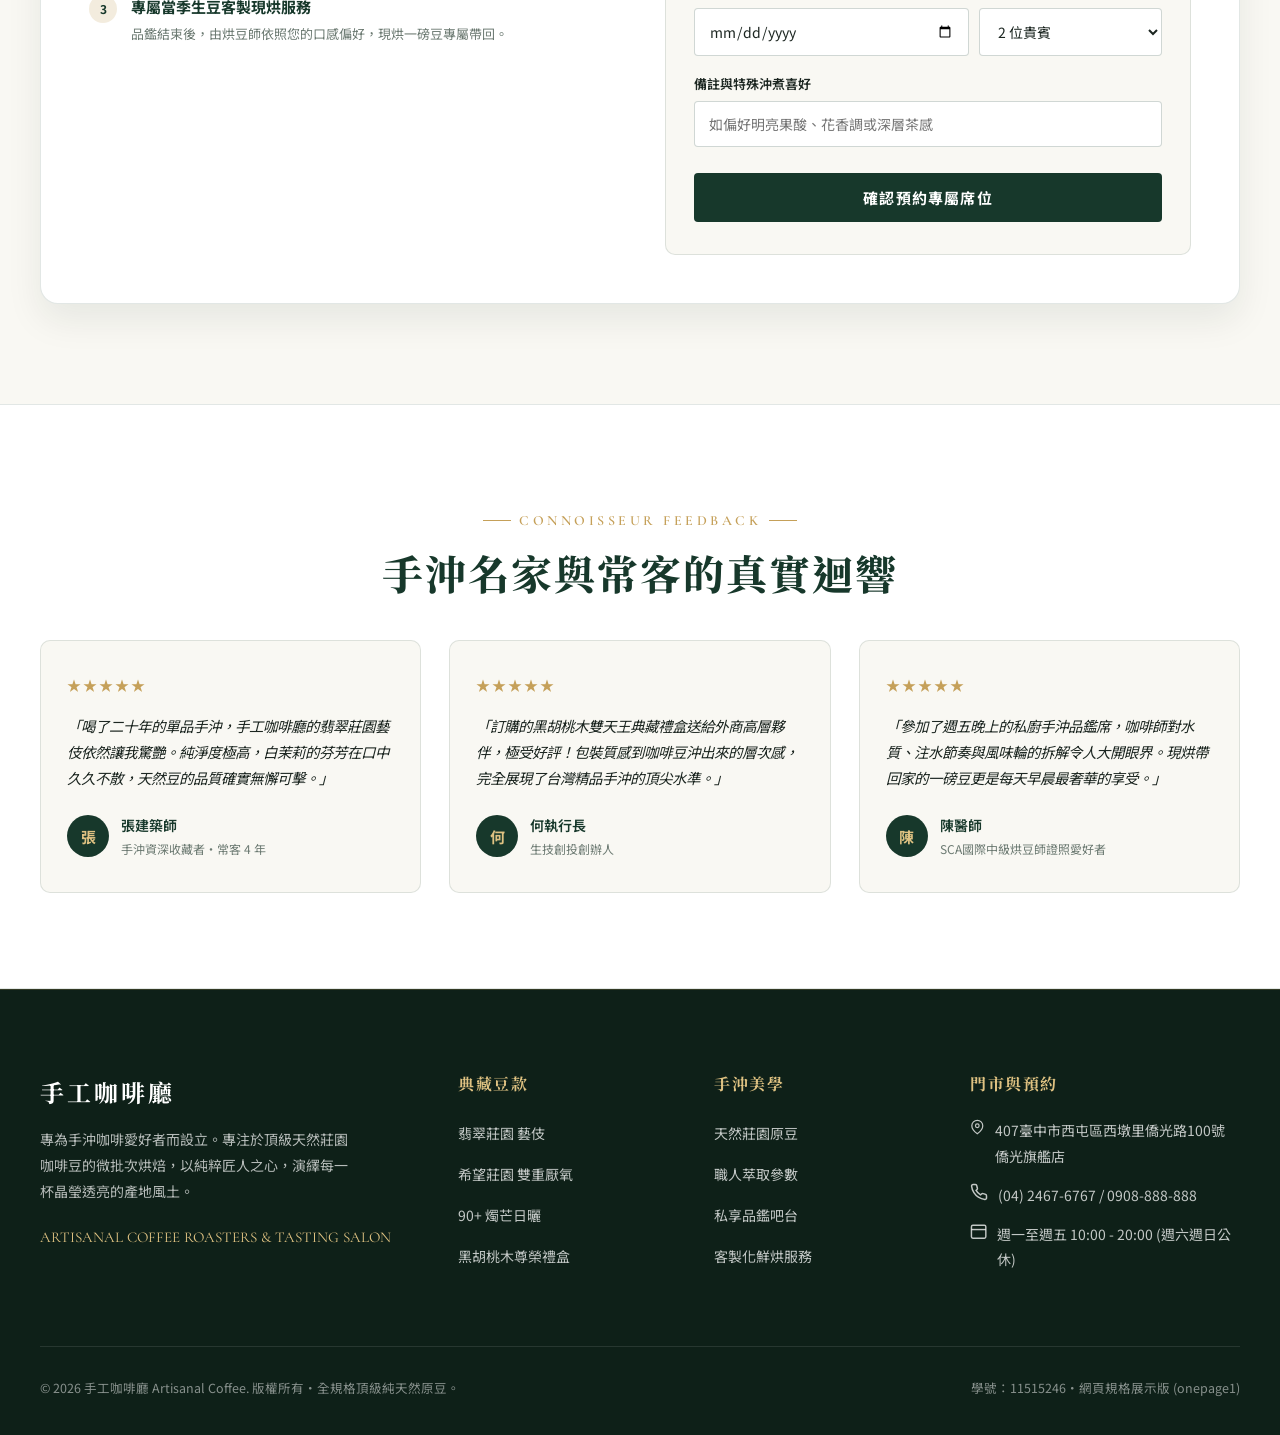
==== commit da9abe60: "更改圖片" ====
--- a/onepage1/index.html
+++ b/onepage1/index.html
@@ -1,612 +1,2216 @@
 <!DOCTYPE html>
-<html lang="zh-Hant">
+<html lang="zh-TW">
 <head>
   <meta charset="UTF-8">
   <meta name="viewport" content="width=device-width, initial-scale=1.0">
-  <meta name="description" content="藍天咖啡，為手沖咖啡愛好者挑選當季精品咖啡豆，讓每一杯都清澈、明亮、值得細品。">
-  <title>藍天咖啡｜讓風味，慢慢抵達</title>
+  <title>手工咖啡廳｜天然原豆・匠心手沖・頂級典藏</title>
+  <meta name="description" content="手工咖啡廳專為手沖咖啡鑑賞家打造。堅持100%高海拔天然單品莊園豆，匠人手工細緻萃取，提供頂級私享批次與尊榮品鑑禮盒。">
   <link rel="preconnect" href="https://fonts.googleapis.com">
   <link rel="preconnect" href="https://fonts.gstatic.com" crossorigin>
-  <link href="https://fonts.googleapis.com/css2?family=Noto+Sans+TC:wght@400;500;600;700&family=Noto+Serif+TC:wght@500;600;700;900&family=Playfair+Display:ital,wght@0,600;0,700;1,600&display=swap" rel="stylesheet">
+  <link href="https://fonts.googleapis.com/css2?family=Cormorant+Garamond:ital,wght@0,500;0,600;0,700;1,400&family=Noto+Sans+TC:wght@300;400;500;600;700&family=Noto+Serif+TC:wght@400;600;700;900&display=swap" rel="stylesheet">
   <style>
     :root {
-      --navy: #062742;
-      --blue: #0c5b95;
-      --sky: #75c6e8;
-      --mist: #eaf5f7;
-      --cream: #fbfaf6;
-      --ink: #122534;
-      --muted: #607482;
-      --line: #d7e4e8;
-      --sand: #e5b66b;
-      --shadow: 0 18px 50px rgba(6, 39, 66, .13);
-    }
-
-    * { box-sizing: border-box; }
-    html { scroll-behavior: smooth; }
+      /* 核心色彩 - 墨綠色基調與奢華天然輔色 */
+      --color-moss-deep: #0e2018;      /* 最深墨綠底色 */
+      --color-moss-main: #17382b;      /* 經典墨綠色 */
+      --color-moss-surface: #1f4536;   /* 墨綠色卡片/高亮面 */
+      --color-moss-accent: #2e624e;    /* 墨綠延伸色 */
+      --color-sage: #8fa792;           /* 鼠尾草綠/淡墨綠 */
+      --color-gold: #c5a059;           /* 典藏黃金/香檳金色 */
+      --color-gold-light: #dfc282;     /* 亮金色 */
+      --color-cream-bg: #f9f8f3;       /* 天然米白紙感底色 */
+      --color-cream-card: #ffffff;     /* 卡片白色 */
+      --color-cream-soft: #f1ede2;     /* 溫潤燕麥色 */
+      --color-charcoal: #1c2621;       /* 深炭墨文字 */
+      --color-gray-subtle: #6c7a72;    /* 輔助灰綠文字 */
+      --color-line: rgba(23, 56, 43, 0.12); /* 細邊框線 */
+      --color-line-dark: rgba(197, 160, 89, 0.25);
+
+      --font-serif: "Noto Serif TC", "Cormorant Garamond", serif;
+      --font-sans: "Noto Sans TC", -apple-system, BlinkMacSystemFont, "Segoe UI", Roboto, sans-serif;
+      --font-en: "Cormorant Garamond", Georgia, serif;
+
+      --shadow-soft: 0 16px 36px rgba(14, 32, 24, 0.08);
+      --shadow-hover: 0 24px 50px rgba(14, 32, 24, 0.16);
+      --shadow-dark: 0 20px 45px rgba(0, 0, 0, 0.35);
+
+      --radius-sm: 4px;
+      --radius-md: 10px;
+      --radius-lg: 18px;
+      --transition: all 0.35s cubic-bezier(0.25, 1, 0.5, 1);
+    }
+
+    * {
+      box-sizing: border-box;
+      margin: 0;
+      padding: 0;
+    }
+
+    html {
+      scroll-behavior: smooth;
+    }
+
     body {
-      margin: 0;
-      background: var(--cream);
-      color: var(--ink);
-      font-family: "Noto Sans TC", sans-serif;
-      font-size: 16px;
-      line-height: 1.7;
-    }
-    a { color: inherit; text-decoration: none; }
-    button, input { font: inherit; }
-    button { cursor: pointer; }
-    :focus-visible { outline: 3px solid var(--sky); outline-offset: 4px; }
-
-    .wrap { width: min(1120px, calc(100% - 48px)); margin-inline: auto; }
-    .eyebrow {
-      display: flex;
-      align-items: center;
-      gap: 12px;
-      margin: 0 0 18px;
-      color: var(--blue);
+      font-family: var(--font-sans);
+      background-color: var(--color-cream-bg);
+      color: var(--color-charcoal);
+      line-height: 1.8;
+      -webkit-font-smoothing: antialiased;
+      overflow-x: hidden;
+    }
+
+    a {
+      color: inherit;
+      text-decoration: none;
+      transition: var(--transition);
+    }
+
+    button, input, select, textarea {
+      font-family: inherit;
+      border: none;
+      outline: none;
+    }
+
+    button {
+      cursor: pointer;
+    }
+
+    .container {
+      width: min(1200px, calc(100% - 48px));
+      margin: 0 auto;
+    }
+
+    /* 頂部通知欄 */
+    .top-bar {
+      background-color: var(--color-moss-deep);
+      color: var(--color-gold-light);
+      padding: 8px 0;
+      font-size: 13px;
+      letter-spacing: 0.12em;
+      border-bottom: 1px solid rgba(197, 160, 89, 0.2);
+    }
+    .top-bar-inner {
+      display: flex;
+      justify-content: space-between;
+      align-items: center;
+    }
+    .top-bar-contact {
+      display: flex;
+      gap: 20px;
+    }
+
+    /* 導覽列 */
+    header {
+      position: sticky;
+      top: 0;
+      z-index: 120;
+      background-color: rgba(23, 56, 43, 0.96);
+      backdrop-filter: blur(14px);
+      border-bottom: 1px solid rgba(197, 160, 89, 0.25);
+      transition: var(--transition);
+    }
+    .nav-container {
+      display: flex;
+      align-items: center;
+      justify-content: space-between;
+      height: 84px;
+    }
+    .brand-logo {
+      display: flex;
+      align-items: center;
+      gap: 14px;
+    }
+    .logo-icon {
+      width: 44px;
+      height: 44px;
+      border-radius: 50%;
+      border: 1px solid var(--color-gold);
+      display: flex;
+      align-items: center;
+      justify-content: center;
+      color: var(--color-gold);
+      background: radial-gradient(circle, rgba(197,160,89,0.18) 0%, rgba(14,32,24,0.4) 100%);
+    }
+    .brand-text h1 {
+      font-family: var(--font-serif);
+      font-size: 22px;
+      font-weight: 700;
+      letter-spacing: 0.18em;
+      color: #ffffff;
+      line-height: 1.1;
+    }
+    .brand-text span {
+      font-family: var(--font-en);
+      font-size: 11px;
+      letter-spacing: 0.24em;
+      color: var(--color-gold-light);
+      text-transform: uppercase;
+      display: block;
+      margin-top: 3px;
+    }
+    .nav-menu {
+      display: flex;
+      align-items: center;
+      gap: 32px;
+      list-style: none;
+    }
+    .nav-link {
+      font-size: 15px;
+      font-weight: 500;
+      letter-spacing: 0.08em;
+      color: rgba(255, 255, 255, 0.85);
+      position: relative;
+      padding: 6px 0;
+    }
+    .nav-link::after {
+      content: '';
+      position: absolute;
+      bottom: 0;
+      left: 0;
+      width: 0%;
+      height: 1px;
+      background-color: var(--color-gold);
+      transition: var(--transition);
+    }
+    .nav-link:hover {
+      color: var(--color-gold-light);
+    }
+    .nav-link:hover::after {
+      width: 100%;
+    }
+    .nav-actions {
+      display: flex;
+      align-items: center;
+      gap: 16px;
+    }
+    .cart-btn {
+      position: relative;
+      background: transparent;
+      color: var(--color-gold-light);
+      border: 1px solid rgba(197, 160, 89, 0.4);
+      border-radius: var(--radius-sm);
+      padding: 9px 18px;
+      display: flex;
+      align-items: center;
+      gap: 8px;
+      font-size: 14px;
+      letter-spacing: 0.06em;
+      transition: var(--transition);
+    }
+    .cart-btn:hover {
+      background: rgba(197, 160, 89, 0.15);
+      border-color: var(--color-gold);
+      color: #fff;
+    }
+    .cart-badge {
+      background-color: var(--color-gold);
+      color: var(--color-moss-deep);
       font-size: 11px;
       font-weight: 700;
-      letter-spacing: .18em;
-    }
-    .eyebrow::before { width: 28px; height: 1px; background: currentColor; content: ""; }
-    .section-title {
-      margin: 0;
-      font-family: "Noto Serif TC", serif;
-      font-size: clamp(30px, 4vw, 46px);
+      border-radius: 10px;
+      padding: 1px 7px;
+    }
+    .btn-vip-tasting {
+      background: linear-gradient(135deg, #c5a059 0%, #aa843d 100%);
+      color: var(--color-moss-deep);
       font-weight: 700;
-      letter-spacing: .045em;
-      line-height: 1.28;
-    }
-    .accent { color: var(--blue); }
-    .section-copy { margin: 18px 0 0; color: var(--muted); }
-    .button, .text-link {
+      font-size: 14px;
+      letter-spacing: 0.08em;
+      padding: 11px 22px;
+      border-radius: var(--radius-sm);
       display: inline-flex;
       align-items: center;
+      gap: 6px;
+      box-shadow: 0 4px 15px rgba(197, 160, 89, 0.3);
+      transition: var(--transition);
+    }
+    .btn-vip-tasting:hover {
+      transform: translateY(-2px);
+      box-shadow: 0 8px 22px rgba(197, 160, 89, 0.45);
+      background: linear-gradient(135deg, #dfc282 0%, #c5a059 100%);
+    }
+
+    /* 主視覺 Hero 區域 */
+    .hero {
+      position: relative;
+      background-color: var(--color-moss-deep);
+      color: #ffffff;
+      padding: 90px 0 110px;
+      overflow: hidden;
+      background-image: 
+        radial-gradient(circle at 80% 20%, rgba(46, 98, 78, 0.4) 0%, transparent 50%),
+        radial-gradient(circle at 15% 85%, rgba(197, 160, 89, 0.15) 0%, transparent 45%);
+    }
+    .hero::before {
+      content: '';
+      position: absolute;
+      top: -200px;
+      right: -150px;
+      width: 680px;
+      height: 680px;
+      border-radius: 50%;
+      border: 1px dashed rgba(197, 160, 89, 0.2);
+      pointer-events: none;
+    }
+    .hero::after {
+      content: '';
+      position: absolute;
+      bottom: -180px;
+      left: -120px;
+      width: 500px;
+      height: 500px;
+      border-radius: 50%;
+      border: 1px solid rgba(143, 167, 146, 0.1);
+      pointer-events: none;
+    }
+    .hero-grid {
+      display: grid;
+      grid-template-columns: 1.15fr 0.85fr;
+      gap: 50px;
+      align-items: center;
+      position: relative;
+      z-index: 2;
+    }
+    .hero-badge {
+      display: inline-flex;
+      align-items: center;
+      gap: 8px;
+      padding: 6px 16px;
+      background-color: rgba(197, 160, 89, 0.12);
+      border: 1px solid rgba(197, 160, 89, 0.35);
+      color: var(--color-gold-light);
+      border-radius: 30px;
+      font-size: 13px;
+      letter-spacing: 0.14em;
+      margin-bottom: 24px;
+      text-transform: uppercase;
+    }
+    .hero-title {
+      font-family: var(--font-serif);
+      font-size: clamp(38px, 4.6vw, 58px);
+      line-height: 1.25;
+      font-weight: 900;
+      letter-spacing: 0.06em;
+      margin-bottom: 22px;
+    }
+    .hero-title em {
+      color: var(--color-gold-light);
+      font-style: normal;
+      position: relative;
+    }
+    .hero-subtitle {
+      font-size: 17px;
+      color: rgba(255, 255, 255, 0.82);
+      line-height: 1.9;
+      max-width: 580px;
+      margin-bottom: 38px;
+      font-weight: 300;
+    }
+    .hero-buttons {
+      display: flex;
+      flex-wrap: wrap;
+      gap: 18px;
+      margin-bottom: 46px;
+    }
+    .btn-primary {
+      background: linear-gradient(135deg, var(--color-gold) 0%, #aa843d 100%);
+      color: var(--color-moss-deep);
+      font-weight: 700;
+      font-size: 16px;
+      letter-spacing: 0.08em;
+      padding: 15px 34px;
+      border-radius: var(--radius-sm);
+      display: inline-flex;
+      align-items: center;
+      gap: 10px;
+      transition: var(--transition);
+      box-shadow: 0 10px 28px rgba(14, 32, 24, 0.5);
+    }
+    .btn-primary:hover {
+      background: linear-gradient(135deg, #dfc282 0%, var(--color-gold) 100%);
+      transform: translateY(-3px);
+      box-shadow: 0 14px 34px rgba(197, 160, 89, 0.35);
+    }
+    .btn-secondary {
+      background-color: transparent;
+      color: #ffffff;
+      border: 1px solid rgba(255, 255, 255, 0.4);
+      font-weight: 500;
+      font-size: 16px;
+      letter-spacing: 0.08em;
+      padding: 15px 30px;
+      border-radius: var(--radius-sm);
+      display: inline-flex;
+      align-items: center;
+      gap: 10px;
+      transition: var(--transition);
+    }
+    .btn-secondary:hover {
+      border-color: var(--color-gold);
+      color: var(--color-gold-light);
+      background-color: rgba(197, 160, 89, 0.08);
+      transform: translateY(-3px);
+    }
+
+    /* 手沖參數數據條 */
+    .hero-stats {
+      display: grid;
+      grid-template-columns: repeat(3, 1fr);
+      gap: 24px;
+      border-top: 1px solid rgba(255, 255, 255, 0.12);
+      padding-top: 28px;
+      max-width: 580px;
+    }
+    .stat-item h4 {
+      font-family: var(--font-en);
+      font-size: 32px;
+      color: var(--color-gold-light);
+      font-weight: 700;
+      line-height: 1;
+      margin-bottom: 6px;
+    }
+    .stat-item p {
+      font-size: 12px;
+      color: var(--color-sage);
+      letter-spacing: 0.05em;
+    }
+
+    /* Hero 右側圖片展示區 (onepage1 規格：400px x 300px 既有圖片) */
+    .hero-showcase {
+      display: flex;
       justify-content: center;
-      min-height: 50px;
-      padding: 11px 23px;
-      border: 1px solid transparent;
-      border-radius: 2px;
+      align-items: center;
+      position: relative;
+    }
+    .hero-image-wrap {
+      position: relative;
+      display: inline-block;
+      width: 400px;
+      height: 300px;
+      border-radius: var(--radius-lg);
+      overflow: hidden;
+      box-shadow: var(--shadow-dark), 0 0 35px rgba(197, 160, 89, 0.25);
+      border: 1px solid rgba(197, 160, 89, 0.45);
+      background: var(--color-moss-surface);
+    }
+    .hero-image-wrap img,
+    .hero-img {
+      width: 400px;
+      height: 300px;
+      object-fit: cover;
+      display: block;
+      border-radius: var(--radius-lg);
+      transition: transform 0.6s cubic-bezier(0.25, 1, 0.5, 1);
+    }
+    .hero-image-wrap:hover img {
+      transform: scale(1.04);
+    }
+
+    /* 共同 Section 標題 */
+    .section-header {
+      text-align: center;
+      max-width: 720px;
+      margin: 0 auto 56px;
+    }
+    .section-eyebrow {
+      display: inline-flex;
+      align-items: center;
+      gap: 8px;
+      font-family: var(--font-en);
+      color: var(--color-gold);
       font-size: 14px;
       font-weight: 600;
-      letter-spacing: .03em;
-      transition: background-color .25s ease, color .25s ease, border-color .25s ease, transform .25s ease;
-    }
-    .button:hover, .text-link:hover { transform: translateY(-2px); }
-    .button-primary { background: var(--sand); color: var(--navy); }
-    .button-primary:hover { background: #f0ca84; }
-    .button-outline { border-color: rgba(255,255,255,.8); color: #fff; }
-    .button-outline:hover { background: #fff; color: var(--navy); }
-
-    .site-header {
+      letter-spacing: 0.25em;
+      text-transform: uppercase;
+      margin-bottom: 12px;
+    }
+    .section-eyebrow::before,
+    .section-eyebrow::after {
+      content: '';
+      width: 28px;
+      height: 1px;
+      background-color: currentColor;
+    }
+    .section-title {
+      font-family: var(--font-serif);
+      font-size: clamp(28px, 3.2vw, 42px);
+      color: var(--color-moss-main);
+      font-weight: 800;
+      letter-spacing: 0.05em;
+      line-height: 1.35;
+      margin-bottom: 16px;
+    }
+    .section-desc {
+      color: var(--color-gray-subtle);
+      font-size: 16px;
+      line-height: 1.85;
+      font-weight: 400;
+    }
+
+    /* 區塊1: 天然咖啡豆哲學 (品牌風格) */
+    .natural-beans {
+      padding: 100px 0;
+      background-color: var(--color-cream-bg);
+      position: relative;
+    }
+    .beans-grid {
+      display: grid;
+      grid-template-columns: repeat(3, 1fr);
+      gap: 30px;
+    }
+    .bean-pillar {
+      background: var(--color-cream-card);
+      border: 1px solid var(--color-line);
+      border-radius: var(--radius-md);
+      padding: 40px 30px;
+      transition: var(--transition);
+      position: relative;
+    }
+    .bean-pillar:hover {
+      transform: translateY(-6px);
+      box-shadow: var(--shadow-hover);
+      border-color: var(--color-gold);
+    }
+    .pillar-icon {
+      width: 60px;
+      height: 60px;
+      border-radius: var(--radius-sm);
+      background-color: rgba(23, 56, 43, 0.06);
+      display: flex;
+      align-items: center;
+      justify-content: center;
+      color: var(--color-moss-main);
+      margin-bottom: 24px;
+      transition: var(--transition);
+    }
+    .bean-pillar:hover .pillar-icon {
+      background-color: var(--color-moss-main);
+      color: var(--color-gold-light);
+    }
+    .pillar-title {
+      font-family: var(--font-serif);
+      font-size: 20px;
+      font-weight: 700;
+      color: var(--color-moss-main);
+      margin-bottom: 12px;
+      letter-spacing: 0.04em;
+    }
+    .pillar-desc {
+      font-size: 14.5px;
+      color: var(--color-gray-subtle);
+      line-height: 1.75;
+      margin-bottom: 18px;
+    }
+    .pillar-list {
+      list-style: none;
+      border-top: 1px solid var(--color-line);
+      padding-top: 16px;
+    }
+    .pillar-list li {
+      font-size: 13px;
+      color: var(--color-charcoal);
+      display: flex;
+      align-items: center;
+      gap: 8px;
+      margin-bottom: 8px;
+    }
+    .pillar-list li::before {
+      content: '◆';
+      font-size: 8px;
+      color: var(--color-gold);
+    }
+
+    /* 區塊2: 手沖工藝美學 (用途：推廣手工咖啡 + 受眾：手沖愛好者) */
+    .craftsmanship {
+      padding: 105px 0;
+      background-color: var(--color-moss-main);
+      color: #ffffff;
+      position: relative;
+    }
+    .craft-layout {
+      display: grid;
+      grid-template-columns: 0.95fr 1.05fr;
+      gap: 60px;
+      align-items: center;
+    }
+    .craft-left h3 {
+      font-family: var(--font-serif);
+      font-size: 34px;
+      line-height: 1.35;
+      margin-bottom: 22px;
+      letter-spacing: 0.04em;
+    }
+    .craft-left h3 em {
+      color: var(--color-gold-light);
+      font-style: normal;
+    }
+    .craft-left p {
+      color: rgba(255, 255, 255, 0.8);
+      font-size: 15.5px;
+      line-height: 1.85;
+      margin-bottom: 30px;
+    }
+    .craft-steps {
+      display: flex;
+      flex-direction: column;
+      gap: 20px;
+    }
+    .step-item {
+      display: flex;
+      gap: 20px;
+      background: rgba(255, 255, 255, 0.04);
+      border: 1px solid rgba(255, 255, 255, 0.1);
+      padding: 20px;
+      border-radius: var(--radius-sm);
+      transition: var(--transition);
+    }
+    .step-item:hover {
+      background: rgba(255, 255, 255, 0.09);
+      border-color: var(--color-gold);
+    }
+    .step-num {
+      font-family: var(--font-en);
+      font-size: 26px;
+      font-weight: 700;
+      color: var(--color-gold);
+      min-width: 44px;
+      line-height: 1;
+    }
+    .step-content h4 {
+      font-size: 17px;
+      font-weight: 600;
+      margin-bottom: 6px;
+      color: #ffffff;
+    }
+    .step-content p {
+      font-size: 13.5px;
+      color: var(--color-sage);
+      margin-bottom: 0;
+      line-height: 1.6;
+    }
+    .craft-guide-card {
+      background: linear-gradient(145deg, #1f4536 0%, #11281e 100%);
+      border: 1px solid rgba(197, 160, 89, 0.4);
+      border-radius: var(--radius-lg);
+      padding: 38px 34px;
+      box-shadow: var(--shadow-dark);
+    }
+    .guide-title {
+      font-family: var(--font-serif);
+      font-size: 22px;
+      color: var(--color-gold-light);
+      margin-bottom: 22px;
+      display: flex;
+      align-items: center;
+      justify-content: space-between;
+    }
+    .guide-table {
+      width: 100%;
+      border-collapse: collapse;
+      font-size: 13.5px;
+    }
+    .guide-table th {
+      text-align: left;
+      padding: 12px 10px;
+      border-bottom: 1px solid rgba(197, 160, 89, 0.3);
+      color: var(--color-gold);
+      font-weight: 600;
+    }
+    .guide-table td {
+      padding: 14px 10px;
+      border-bottom: 1px solid rgba(255, 255, 255, 0.08);
+      color: rgba(255, 255, 255, 0.88);
+    }
+    .guide-table tr:hover td {
+      background-color: rgba(255, 255, 255, 0.03);
+    }
+
+    /* 區塊3: 頂級私享典藏豆單 (功能：吸引高消費客戶購買咖啡) */
+    .reserve-collection {
+      padding: 105px 0;
+      background-color: var(--color-cream-soft);
+      position: relative;
+    }
+    .filter-tabs {
+      display: flex;
+      justify-content: center;
+      gap: 12px;
+      margin-bottom: 42px;
+      flex-wrap: wrap;
+    }
+    .tab-btn {
+      padding: 10px 22px;
+      background: transparent;
+      border: 1px solid var(--color-line);
+      border-radius: 30px;
+      color: var(--color-charcoal);
+      font-size: 14px;
+      font-weight: 500;
+      letter-spacing: 0.04em;
+      transition: var(--transition);
+    }
+    .tab-btn.active, .tab-btn:hover {
+      background-color: var(--color-moss-main);
+      color: #ffffff;
+      border-color: var(--color-moss-main);
+    }
+    .coffee-grid {
+      display: grid;
+      grid-template-columns: repeat(3, 1fr);
+      gap: 32px;
+      margin-bottom: 48px;
+    }
+    .product-card {
+      background: var(--color-cream-card);
+      border: 1px solid var(--color-line);
+      border-radius: var(--radius-md);
+      overflow: hidden;
+      display: flex;
+      flex-direction: column;
+      transition: var(--transition);
+      position: relative;
+    }
+    .product-card:hover {
+      transform: translateY(-8px);
+      box-shadow: var(--shadow-hover);
+      border-color: var(--color-gold);
+    }
+    .product-badge {
       position: absolute;
-      z-index: 10;
+      top: 16px;
+      left: 16px;
+      z-index: 2;
+      background: var(--color-moss-deep);
+      color: var(--color-gold-light);
+      font-size: 11px;
+      font-weight: 700;
+      letter-spacing: 0.08em;
+      padding: 4px 12px;
+      border-radius: 3px;
+      border: 1px solid rgba(197, 160, 89, 0.35);
+    }
+    .product-rarity {
+      position: absolute;
+      top: 16px;
+      right: 16px;
+      z-index: 2;
+      background: rgba(197, 160, 89, 0.15);
+      color: #8c6a28;
+      font-size: 11px;
+      font-weight: 700;
+      padding: 4px 10px;
+      border-radius: 12px;
+    }
+    .product-img-box {
+      height: 240px;
+      background: linear-gradient(135deg, #1b382b 0%, #0d2218 100%);
+      display: flex;
+      align-items: center;
+      justify-content: center;
+      position: relative;
+      overflow: hidden;
+    }
+    .product-img-box svg {
+      width: 140px;
+      height: 140px;
+      transition: var(--transition);
+    }
+    .product-card:hover .product-img-box svg {
+      transform: scale(1.08) rotate(-3deg);
+    }
+    .product-body {
+      padding: 26px 24px;
+      display: flex;
+      flex-direction: column;
+      flex-grow: 1;
+    }
+    .product-title {
+      font-family: var(--font-serif);
+      font-size: 21px;
+      font-weight: 700;
+      color: var(--color-moss-main);
+      margin-bottom: 6px;
+      letter-spacing: 0.02em;
+    }
+    .product-origin {
+      font-size: 13px;
+      color: var(--color-gold);
+      font-weight: 600;
+      margin-bottom: 12px;
+      display: flex;
+      align-items: center;
+      gap: 6px;
+    }
+    .product-meta {
+      display: grid;
+      grid-template-columns: 1fr 1fr;
+      gap: 8px;
+      font-size: 12px;
+      color: var(--color-gray-subtle);
+      background: var(--color-cream-bg);
+      padding: 10px 12px;
+      border-radius: var(--radius-sm);
+      margin-bottom: 14px;
+    }
+    .product-desc {
+      font-size: 13.5px;
+      color: var(--color-charcoal);
+      line-height: 1.6;
+      margin-bottom: 18px;
+    }
+    .product-cupping {
+      display: flex;
+      flex-wrap: wrap;
+      gap: 6px;
+      margin-bottom: 22px;
+    }
+    .cupping-tag {
+      background: rgba(23, 56, 43, 0.05);
+      border: 1px solid rgba(23, 56, 43, 0.1);
+      color: var(--color-moss-main);
+      font-size: 11px;
+      font-weight: 500;
+      padding: 3px 8px;
+      border-radius: 3px;
+    }
+    .product-footer {
+      margin-top: auto;
+      padding-top: 18px;
+      border-top: 1px solid var(--color-line);
+      display: flex;
+      justify-content: space-between;
+      align-items: center;
+    }
+    .product-price-box .price {
+      font-family: var(--font-en);
+      font-size: 26px;
+      font-weight: 700;
+      color: var(--color-moss-main);
+      line-height: 1;
+    }
+    .product-price-box .unit {
+      font-size: 11px;
+      color: var(--color-gray-subtle);
+    }
+    .btn-buy {
+      background-color: var(--color-moss-main);
+      color: #ffffff;
+      font-size: 13px;
+      font-weight: 600;
+      padding: 10px 18px;
+      border-radius: var(--radius-sm);
+      transition: var(--transition);
+      display: inline-flex;
+      align-items: center;
+      gap: 6px;
+    }
+    .btn-buy:hover {
+      background-color: var(--color-gold);
+      color: var(--color-moss-deep);
+    }
+
+    /* 頂級尊榮典藏禮盒特區 (高客單價 Banner) */
+    .luxury-banner {
+      background: linear-gradient(135deg, #0e2018 0%, #1a3c2e 100%);
+      border: 1px solid var(--color-gold);
+      border-radius: var(--radius-lg);
+      padding: 46px 44px;
+      color: #ffffff;
+      display: grid;
+      grid-template-columns: 1.2fr 0.8fr;
+      gap: 40px;
+      align-items: center;
+      box-shadow: var(--shadow-dark);
+      position: relative;
+      overflow: hidden;
+    }
+    .luxury-banner::before {
+      content: 'PRESTIGE RESERVE';
+      position: absolute;
+      right: 20px;
+      bottom: -10px;
+      font-family: var(--font-en);
+      font-size: 80px;
+      color: rgba(255, 255, 255, 0.03);
+      font-weight: 900;
+      pointer-events: none;
+      letter-spacing: 0.1em;
+    }
+    .luxury-tag {
+      background: var(--color-gold);
+      color: var(--color-moss-deep);
+      font-weight: 800;
+      font-size: 11px;
+      letter-spacing: 0.12em;
+      padding: 4px 14px;
+      border-radius: 20px;
+      display: inline-block;
+      margin-bottom: 14px;
+    }
+    .luxury-title {
+      font-family: var(--font-serif);
+      font-size: 30px;
+      font-weight: 700;
+      margin-bottom: 12px;
+      letter-spacing: 0.04em;
+    }
+    .luxury-desc {
+      color: rgba(255, 255, 255, 0.8);
+      font-size: 15px;
+      line-height: 1.8;
+      margin-bottom: 22px;
+    }
+    .luxury-features {
+      display: grid;
+      grid-template-columns: 1fr 1fr;
+      gap: 12px;
+      margin-bottom: 24px;
+      font-size: 13px;
+      color: var(--color-gold-light);
+    }
+    .luxury-price-side {
+      text-align: right;
+      border-left: 1px solid rgba(197, 160, 89, 0.3);
+      padding-left: 36px;
+    }
+    .luxury-price-label {
+      font-size: 13px;
+      color: var(--color-sage);
+      letter-spacing: 0.1em;
+      margin-bottom: 6px;
+    }
+    .luxury-price {
+      font-family: var(--font-en);
+      font-size: 42px;
+      color: var(--color-gold-light);
+      font-weight: 700;
+      margin-bottom: 18px;
+    }
+    .luxury-action-btn {
+      width: 100%;
+      background: linear-gradient(135deg, #dfc282 0%, #c5a059 100%);
+      color: var(--color-moss-deep);
+      font-weight: 700;
+      font-size: 15px;
+      letter-spacing: 0.06em;
+      padding: 14px 20px;
+      border-radius: var(--radius-sm);
+      transition: var(--transition);
+      display: inline-block;
+      text-align: center;
+    }
+    .luxury-action-btn:hover {
+      background: #ffffff;
+      transform: translateY(-2px);
+      box-shadow: 0 8px 24px rgba(255, 255, 255, 0.2);
+    }
+
+    /* 區塊4: 私廚手沖品鑑預約席 (VIP Experience) */
+    .vip-experience {
+      padding: 100px 0;
+      background-color: var(--color-cream-bg);
+    }
+    .vip-grid {
+      display: grid;
+      grid-template-columns: 1fr 1fr;
+      gap: 50px;
+      background: #ffffff;
+      border: 1px solid var(--color-line);
+      border-radius: var(--radius-lg);
+      padding: 48px;
+      box-shadow: var(--shadow-soft);
+    }
+    .vip-left h3 {
+      font-family: var(--font-serif);
+      font-size: 30px;
+      color: var(--color-moss-main);
+      margin-bottom: 16px;
+      line-height: 1.35;
+    }
+    .vip-left p {
+      color: var(--color-gray-subtle);
+      font-size: 15px;
+      line-height: 1.8;
+      margin-bottom: 24px;
+    }
+    .vip-perks {
+      list-style: none;
+      display: flex;
+      flex-direction: column;
+      gap: 14px;
+    }
+    .vip-perk-item {
+      display: flex;
+      align-items: flex-start;
+      gap: 14px;
+    }
+    .vip-perk-icon {
+      width: 28px;
+      height: 28px;
+      border-radius: 50%;
+      background-color: rgba(197, 160, 89, 0.2);
+      color: var(--color-moss-main);
+      display: flex;
+      align-items: center;
+      justify-content: center;
+      font-size: 12px;
+      font-weight: 700;
+      flex-shrink: 0;
+      margin-top: 2px;
+    }
+    .vip-perk-text h5 {
+      font-size: 15px;
+      color: var(--color-moss-main);
+      margin-bottom: 2px;
+    }
+    .vip-perk-text p {
+      font-size: 13px;
+      margin-bottom: 0;
+    }
+    .booking-form {
+      background: var(--color-cream-bg);
+      border: 1px solid var(--color-line);
+      border-radius: var(--radius-md);
+      padding: 32px 28px;
+    }
+    .booking-form h4 {
+      font-family: var(--font-serif);
+      font-size: 20px;
+      color: var(--color-moss-main);
+      margin-bottom: 20px;
+      text-align: center;
+    }
+    .form-group {
+      margin-bottom: 16px;
+    }
+    .form-label {
+      display: block;
+      font-size: 13px;
+      font-weight: 600;
+      color: var(--color-charcoal);
+      margin-bottom: 6px;
+    }
+    .form-input, .form-select {
+      width: 100%;
+      padding: 12px 14px;
+      border: 1px solid rgba(23, 56, 43, 0.2);
+      background-color: #ffffff;
+      border-radius: var(--radius-sm);
+      font-size: 14px;
+      color: var(--color-charcoal);
+      transition: var(--transition);
+    }
+    .form-input:focus, .form-select:focus {
+      border-color: var(--color-moss-main);
+      box-shadow: 0 0 0 3px rgba(23, 56, 43, 0.1);
+    }
+    .btn-submit-booking {
+      width: 100%;
+      background-color: var(--color-moss-main);
+      color: #ffffff;
+      font-weight: 700;
+      font-size: 15px;
+      letter-spacing: 0.08em;
+      padding: 14px;
+      border-radius: var(--radius-sm);
+      margin-top: 10px;
+      transition: var(--transition);
+    }
+    .btn-submit-booking:hover {
+      background-color: var(--color-gold);
+      color: var(--color-moss-deep);
+    }
+
+    /* 鑑賞家評價 */
+    .reviews {
+      padding: 95px 0;
+      background-color: var(--color-cream-card);
+      border-top: 1px solid var(--color-line);
+      border-bottom: 1px solid var(--color-line);
+    }
+    .reviews-grid {
+      display: grid;
+      grid-template-columns: repeat(3, 1fr);
+      gap: 28px;
+    }
+    .review-card {
+      background: var(--color-cream-bg);
+      border: 1px solid var(--color-line);
+      border-radius: var(--radius-md);
+      padding: 32px 26px;
+      display: flex;
+      flex-direction: column;
+    }
+    .review-stars {
+      color: var(--color-gold);
+      font-size: 14px;
+      margin-bottom: 14px;
+      letter-spacing: 2px;
+    }
+    .review-text {
+      font-size: 14.5px;
+      line-height: 1.8;
+      color: var(--color-charcoal);
+      margin-bottom: 22px;
+      font-style: italic;
+    }
+    .review-author {
+      margin-top: auto;
+      display: flex;
+      align-items: center;
+      gap: 12px;
+    }
+    .author-avatar {
+      width: 42px;
+      height: 42px;
+      border-radius: 50%;
+      background-color: var(--color-moss-main);
+      color: var(--color-gold-light);
+      display: flex;
+      align-items: center;
+      justify-content: center;
+      font-weight: 700;
+      font-size: 15px;
+    }
+    .author-info h5 {
+      font-size: 14px;
+      font-weight: 600;
+      color: var(--color-moss-main);
+    }
+    .author-info p {
+      font-size: 12px;
+      color: var(--color-gray-subtle);
+    }
+
+    /* 頁尾 Footer */
+    footer {
+      background-color: var(--color-moss-deep);
+      color: rgba(255, 255, 255, 0.8);
+      padding: 80px 0 35px;
+      border-top: 1px solid rgba(197, 160, 89, 0.2);
+    }
+    .footer-grid {
+      display: grid;
+      grid-template-columns: 1.4fr 0.8fr 0.8fr 1fr;
+      gap: 40px;
+      margin-bottom: 60px;
+    }
+    .footer-about h3 {
+      font-family: var(--font-serif);
+      font-size: 24px;
+      color: #ffffff;
+      margin-bottom: 14px;
+      letter-spacing: 0.12em;
+    }
+    .footer-about p {
+      font-size: 14px;
+      line-height: 1.85;
+      color: rgba(255, 255, 255, 0.7);
+      margin-bottom: 20px;
+      max-width: 320px;
+    }
+    .footer-col h4 {
+      font-family: var(--font-serif);
+      font-size: 16px;
+      color: var(--color-gold-light);
+      letter-spacing: 0.1em;
+      margin-bottom: 20px;
+    }
+    .footer-links {
+      list-style: none;
+      display: flex;
+      flex-direction: column;
+      gap: 12px;
+    }
+    .footer-links a {
+      font-size: 14px;
+      color: rgba(255, 255, 255, 0.75);
+    }
+    .footer-links a:hover {
+      color: var(--color-gold-light);
+      padding-left: 4px;
+    }
+    .footer-contact-item {
+      display: flex;
+      align-items: flex-start;
+      gap: 10px;
+      font-size: 14px;
+      margin-bottom: 14px;
+      color: rgba(255, 255, 255, 0.75);
+    }
+    .footer-bottom {
+      border-top: 1px solid rgba(255, 255, 255, 0.1);
+      padding-top: 30px;
+      display: flex;
+      justify-content: space-between;
+      align-items: center;
+      font-size: 12.5px;
+      color: rgba(255, 255, 255, 0.5);
+    }
+
+    /* 購物車抽屜側欄 (Drawer) */
+    .cart-drawer-backdrop {
+      position: fixed;
+      inset: 0;
+      background: rgba(0, 0, 0, 0.65);
+      z-index: 998;
+      opacity: 0;
+      visibility: hidden;
+      transition: var(--transition);
+      backdrop-filter: blur(4px);
+    }
+    .cart-drawer-backdrop.active {
+      opacity: 1;
+      visibility: visible;
+    }
+    .cart-drawer {
+      position: fixed;
       top: 0;
-      left: 0;
+      right: -450px;
+      width: min(440px, 100%);
+      height: 100%;
+      background: var(--color-cream-card);
+      z-index: 999;
+      box-shadow: -10px 0 40px rgba(0, 0, 0, 0.35);
+      display: flex;
+      flex-direction: column;
+      transition: right 0.4s cubic-bezier(0.25, 1, 0.5, 1);
+    }
+    .cart-drawer.active {
+      right: 0;
+    }
+    .drawer-header {
+      padding: 24px 28px;
+      background: var(--color-moss-main);
+      color: #ffffff;
+      display: flex;
+      justify-content: space-between;
+      align-items: center;
+      border-bottom: 1px solid rgba(197, 160, 89, 0.3);
+    }
+    .drawer-header h3 {
+      font-family: var(--font-serif);
+      font-size: 20px;
+      letter-spacing: 0.08em;
+      color: var(--color-gold-light);
+    }
+    .drawer-close {
+      background: transparent;
+      color: #ffffff;
+      font-size: 24px;
+      line-height: 1;
+      opacity: 0.8;
+      transition: var(--transition);
+    }
+    .drawer-close:hover {
+      opacity: 1;
+      transform: rotate(90deg);
+    }
+    .drawer-body {
+      padding: 24px 28px;
+      overflow-y: auto;
+      flex-grow: 1;
+    }
+    .cart-item {
+      display: flex;
+      justify-content: space-between;
+      align-items: center;
+      padding: 16px 0;
+      border-bottom: 1px solid var(--color-line);
+    }
+    .cart-item-info h5 {
+      font-size: 15px;
+      color: var(--color-moss-main);
+      font-weight: 600;
+      margin-bottom: 4px;
+    }
+    .cart-item-info p {
+      font-size: 13px;
+      color: var(--color-gray-subtle);
+    }
+    .cart-item-qty {
+      display: flex;
+      align-items: center;
+      gap: 10px;
+      margin-top: 6px;
+    }
+    .qty-btn {
+      width: 24px;
+      height: 24px;
+      background: var(--color-cream-soft);
+      border-radius: 3px;
+      display: flex;
+      align-items: center;
+      justify-content: center;
+      font-weight: 700;
+      color: var(--color-charcoal);
+    }
+    .cart-item-price {
+      font-family: var(--font-en);
+      font-size: 18px;
+      font-weight: 700;
+      color: var(--color-moss-main);
+    }
+    .drawer-footer {
+      padding: 24px 28px;
+      background: var(--color-cream-bg);
+      border-top: 1px solid var(--color-line);
+    }
+    .drawer-total {
+      display: flex;
+      justify-content: space-between;
+      align-items: center;
+      margin-bottom: 18px;
+      font-size: 16px;
+      font-weight: 600;
+      color: var(--color-charcoal);
+    }
+    .drawer-total-amount {
+      font-family: var(--font-en);
+      font-size: 28px;
+      font-weight: 700;
+      color: var(--color-moss-main);
+    }
+    .btn-checkout {
       width: 100%;
-      border-bottom: 1px solid rgba(255,255,255,.27);
-    }
-    .navbar {
-      display: flex;
-      align-items: center;
-      justify-content: space-between;
-      min-height: 78px;
-      gap: 24px;
-    }
-    .brand { display: inline-flex; align-items: center; gap: 10px; color: #fff; }
-    .brand-mark {
-      display: grid;
-      width: 29px;
-      height: 29px;
-      place-items: center;
-      border: 1px solid var(--sky);
-      border-radius: 50%;
-      color: var(--sky);
-      font-family: "Playfair Display", serif;
-      font-size: 17px;
-      line-height: 1;
-    }
-    .brand-copy { display: grid; line-height: 1.1; }
-    .brand-copy strong { font-size: 14px; font-weight: 600; letter-spacing: .08em; }
-    .brand-copy small { margin-top: 4px; color: var(--sky); font-size: 8px; letter-spacing: .15em; }
-    .nav-links { display: flex; align-items: center; gap: 25px; }
-    .nav-links a { position: relative; color: rgba(255,255,255,.92); font-size: 13px; font-weight: 500; white-space: nowrap; }
-    .nav-links a:not(.nav-cta)::after {
-      position: absolute;
-      right: 0;
-      bottom: -7px;
-      width: 0;
-      height: 1px;
-      background: var(--sky);
-      content: "";
-      transition: width .25s ease;
-    }
-    .nav-links a:not(.nav-cta):hover::after { right: auto; left: 0; width: 100%; }
-    .nav-links .nav-cta { padding: 7px 12px; border: 1px solid rgba(255,255,255,.78); }
-    .nav-links .nav-cta:hover { background: #fff; color: var(--navy); }
-    .menu-toggle { display: none; padding: 4px; border: 0; background: transparent; color: #fff; font-size: 24px; line-height: 1; }
-
-    .hero {
-      position: relative;
-      display: flex;
-      min-height: 704px;
-      overflow: hidden;
-      align-items: stretch;
-      background:
-        radial-gradient(circle at 85% 26%, rgba(117,198,232,.35) 0, rgba(117,198,232,.08) 18%, transparent 43%),
-        linear-gradient(135deg, #062742 0%, #062742 58%, #0a4168 100%);
-      color: #fff;
-    }
-    .hero::after {
-      position: absolute;
-      z-index: 0;
-      right: -18vw;
-      bottom: -22vw;
-      width: 50vw;
-      height: 50vw;
-      border: 1px solid rgba(117,198,232,.13);
-      border-radius: 50%;
-      content: "";
-    }
-    .hero-grid {
-      position: relative;
-      z-index: 1;
-      display: grid;
-      grid-template-columns: 1.02fr .98fr;
-      gap: 45px;
-      align-items: center;
-      padding-top: 122px;
-      padding-bottom: 72px;
-    }
-    .hero-content { max-width: 560px; }
-    .hero .eyebrow { color: var(--sky); }
-    .hero-title {
-      max-width: 540px;
-      margin: 0;
-      font-family: "Noto Serif TC", serif;
-      font-size: clamp(42px, 5.5vw, 68px);
+      background: linear-gradient(135deg, var(--color-moss-main) 0%, #0d2218 100%);
+      color: var(--color-gold-light);
       font-weight: 700;
-      letter-spacing: .04em;
-      line-height: 1.22;
-    }
-    .hero-title .sky-word { color: var(--sky); }
-    .hero-lede { max-width: 490px; margin: 25px 0 0; color: rgba(255,255,255,.76); }
-    .hero-actions { display: flex; flex-wrap: wrap; gap: 12px; margin-top: 32px; }
-    .hero-meta { margin: 27px 0 0; color: var(--sky); font-size: 10px; font-weight: 700; letter-spacing: .18em; }
-    .scroll-note { display: flex; align-items: center; gap: 10px; margin: 53px 0 0; color: rgba(255,255,255,.55); font-size: 9px; letter-spacing: .18em; }
-    .scroll-note::before { width: 38px; height: 1px; background: rgba(255,255,255,.45); content: ""; }
-
-    .hero-art {
-      position: relative;
-      width: min(100%, 400px);
-      height: 300px;
-      min-height: 0;
-      margin-left: auto;
-      overflow: visible;
-      aspect-ratio: auto;
-      border: 0;
-      background: transparent;
-      box-shadow: none;
-    }
-    .hero-photo { width: 400px; height: 300px; object-fit: cover; box-shadow: 24px 24px 0 rgba(117,198,232,.13), var(--shadow); }
-    .window-frame { position: absolute; inset: 0; border: 12px solid #e8d4ae; box-shadow: inset 0 0 0 2px rgba(6,39,66,.18); }
-    .window-frame::before, .window-frame::after { position: absolute; background: rgba(6,39,66,.25); content: ""; }
-    .window-frame::before { top: 0; bottom: 0; left: 49%; width: 4px; }
-    .window-frame::after { top: 46%; right: 0; left: 0; height: 4px; }
-    .sun { position: absolute; top: 16%; right: 17%; width: 77px; height: 77px; border-radius: 50%; background: #fff2be; box-shadow: 0 0 45px 22px rgba(255,228,150,.42); }
-    .mountain { position: absolute; bottom: 28%; width: 75%; height: 36%; clip-path: polygon(0 100%, 35% 15%, 48% 50%, 63% 0, 100% 100%); background: #497b83; opacity: .9; }
-    .mountain.one { left: -12%; }
-    .mountain.two { right: -27%; bottom: 27%; background: #30616b; transform: scaleX(-1); opacity: .75; }
-    .tabletop { position: absolute; right: -8%; bottom: -7%; left: -8%; height: 33%; background: linear-gradient(#643e2e 0%, #3d251e 100%); transform: perspective(200px) rotateX(10deg); }
-    .chair { position: absolute; right: 7%; bottom: 18%; width: 100px; height: 112px; border: 12px solid #543126; border-bottom: 0; border-radius: 48px 48px 0 0; opacity: .8; }
-    .chair::after { position: absolute; bottom: -75px; left: 14px; width: 8px; height: 75px; background: #543126; box-shadow: 53px 0 #543126; content: ""; }
-    .coffee-vessel { position: absolute; bottom: 14%; left: 28%; width: 112px; height: 105px; }
-    .coffee-vessel .dripper { position: absolute; top: 0; left: 29px; width: 53px; height: 45px; border: 3px solid #d8e7e1; border-radius: 5px 5px 22px 22px; background: linear-gradient(135deg, rgba(222,246,240,.75), rgba(124,180,181,.2)); clip-path: polygon(0 0, 100% 0, 78% 100%, 22% 100%); }
-    .coffee-vessel .carafe { position: absolute; bottom: 0; left: 17px; width: 78px; height: 68px; border: 3px solid #d8e7e1; border-radius: 10px 10px 23px 23px; background: linear-gradient(to top, rgba(56,29,19,.82) 0 38%, rgba(190,228,227,.24) 39%); }
-    .coffee-vessel .carafe::before { position: absolute; top: -20px; left: 24px; width: 26px; height: 22px; border: 3px solid #d8e7e1; border-bottom: 0; border-radius: 50% 50% 0 0; content: ""; }
-    .steam { position: absolute; bottom: 59%; left: 49%; width: 23px; height: 58px; border-left: 2px solid rgba(255,255,255,.63); border-radius: 50%; transform: rotate(16deg); }
-    .steam::after { position: absolute; top: -5px; left: 14px; width: 18px; height: 48px; border-right: 2px solid rgba(255,255,255,.44); border-radius: 50%; content: ""; }
-    .art-label { position: absolute; z-index: 3; right: -11px; top: 42%; display: grid; gap: 2px; padding: 10px 11px; border-left: 2px solid var(--sand); background: rgba(6,39,66,.86); color: #fff; }
-    .art-label strong { font-family: "Playfair Display", serif; font-size: 22px; line-height: 1; }
-    .art-label span { color: var(--sky); font-size: 9px; letter-spacing: .09em; }
-    .art-label small { color: rgba(255,255,255,.72); font-size: 9px; }
-
-    .story { padding: 115px 0 120px; background: #fff; }
-    .story-grid { display: grid; grid-template-columns: .9fr 1.1fr; gap: clamp(45px, 9vw, 105px); align-items: center; }
-    .story-visual { position: relative; min-height: 400px; }
-    .story-seal {
-      display: grid;
-      width: 320px;
-      height: 320px;
-      place-content: center;
-      margin: 0 auto;
-      border: 1px solid var(--sky);
-      border-radius: 50%;
-      background: radial-gradient(circle, #fff 0 55%, #eaf5f7 56% 60%, #fff 61%);
-      color: var(--navy);
-      text-align: center;
-    }
-    .story-seal::before { display: block; margin-bottom: 14px; color: var(--blue); content: "B"; font-family: "Playfair Display", serif; font-size: 73px; line-height: 1; }
-    .story-seal strong { font-family: "Noto Serif TC", serif; font-size: 18px; letter-spacing: .09em; }
-    .story-seal span { margin-top: 10px; color: var(--blue); font-size: 9px; font-weight: 700; letter-spacing: .15em; }
-    .note-card { position: absolute; right: 0; bottom: 0; width: min(225px, 57%); padding: 25px; background: var(--navy); color: #fff; box-shadow: var(--shadow); }
-    .note-card p:first-child { margin: 0; color: var(--sky); font-size: 10px; font-weight: 700; letter-spacing: .16em; }
-    .note-card p:last-child { margin: 12px 0 0; font-family: "Noto Serif TC", serif; font-size: 16px; line-height: 1.65; }
-    .story-content p { margin: 19px 0 0; color: var(--muted); }
-    .story-content p + p { margin-top: 15px; }
-    .underlined-link { display: inline-flex; margin-top: 27px; padding-bottom: 5px; border-bottom: 1px solid var(--blue); color: var(--blue); font-size: 14px; font-weight: 600; transition: gap .2s ease; }
-    .underlined-link:hover { gap: 8px; }
-
-    .coffee { padding: 112px 0 120px; background: var(--mist); }
-    .coffee-heading { display: flex; align-items: end; justify-content: space-between; gap: 32px; margin-bottom: 43px; }
-    .coffee-heading .section-copy { max-width: 365px; }
-    .coffee-grid { display: grid; grid-template-columns: repeat(3, 1fr); gap: 19px; }
-    .coffee-card {
-      position: relative;
-      display: flex;
-      min-height: 384px;
-      overflow: hidden;
-      flex-direction: column;
-      padding: 31px 29px 25px;
-      background: var(--navy);
-      color: #fff;
-      box-shadow: var(--shadow);
-    }
-    .coffee-card:nth-child(2) { background: #106396; }
-    .coffee-card:nth-child(3) { background: #164c68; }
-    .coffee-card::after { position: absolute; right: -73px; bottom: -90px; width: 230px; height: 230px; border: 25px solid rgba(117,198,232,.15); border-radius: 50%; content: ""; }
-    .coffee-card > * { position: relative; z-index: 1; }
-    .bean-no { margin: 0; color: var(--sky); font-family: "Playfair Display", serif; font-size: 14px; font-weight: 600; letter-spacing: .11em; }
-    .origin { margin: 19px 0 5px; color: rgba(255,255,255,.67); font-size: 10px; font-weight: 700; letter-spacing: .13em; }
-    .bean-name { margin: 0; font-family: "Noto Serif TC", serif; font-size: 24px; font-weight: 700; letter-spacing: .04em; line-height: 1.35; }
-    .flavour { margin: 14px 0 0; color: rgba(255,255,255,.79); font-size: 14px; }
-    .coffee-bottom { display: flex; align-items: center; justify-content: space-between; gap: 13px; margin-top: auto; padding-top: 23px; border-top: 1px solid rgba(255,255,255,.22); }
-    .price { font-family: "Playfair Display", serif; font-size: 14px; white-space: nowrap; }
-    .save-button { padding: 5px 0; border: 0; background: transparent; color: #fff; font-size: 13px; font-weight: 600; white-space: nowrap; transition: color .2s ease; }
-    .save-button:hover { color: var(--sand); }
-
-    .brew { padding: 115px 0 120px; background: #fff; }
-    .brew-grid { display: grid; grid-template-columns: .93fr 1.07fr; gap: clamp(44px, 7vw, 90px); align-items: center; }
-    .brew-art { position: relative; min-height: 448px; overflow: hidden; background: linear-gradient(138deg, #eef9fa 0 50%, #d6edf3 50% 100%); }
-    .brew-art::before { position: absolute; top: 33px; left: 30px; width: 70px; height: 35px; border-top: 1px solid var(--sky); border-left: 1px solid var(--sky); content: ""; }
-    .brew-art::after { position: absolute; top: 49px; left: 46px; width: 70px; height: 35px; border-top: 1px solid var(--sky); border-left: 1px solid var(--sky); content: ""; }
-    .pour-rings { position: absolute; top: 50%; left: 50%; width: 238px; height: 238px; border: 1px solid rgba(12,91,149,.35); border-radius: 50%; transform: translate(-50%,-46%); }
-    .pour-rings::before, .pour-rings::after { position: absolute; border: 1px solid rgba(12,91,149,.28); border-radius: 50%; content: ""; }
-    .pour-rings::before { inset: 27px; }
-    .pour-rings::after { inset: 57px; }
-    .pour-line { position: absolute; top: 39px; left: 50%; width: 1px; height: 140px; background: var(--blue); transform: rotate(24deg); transform-origin: bottom; }
-    .v60 { position: absolute; top: 50%; left: 50%; width: 140px; height: 105px; border: 3px solid var(--navy); border-top-width: 4px; background: rgba(255,255,255,.7); clip-path: polygon(0 0, 100% 0, 74% 100%, 26% 100%); transform: translate(-50%,-33%); }
-    .v60::after { position: absolute; bottom: -61px; left: 35px; width: 64px; height: 58px; border: 3px solid var(--navy); border-radius: 8px 8px 19px 19px; background: linear-gradient(to top, #6c3924 0 31%, rgba(255,255,255,.5) 32%); content: ""; }
-    .brew-caption { position: absolute; right: 27px; bottom: 25px; display: grid; color: var(--navy); text-align: right; }
-    .brew-caption strong { font-family: "Playfair Display", serif; font-size: 21px; letter-spacing: .05em; }
-    .brew-caption span { font-size: 10px; font-weight: 700; letter-spacing: .12em; }
-    .brew-content .section-copy { max-width: 530px; }
-    .brew-steps { margin-top: 28px; border-top: 1px solid var(--line); }
-    .brew-step { display: grid; grid-template-columns: 55px 1fr; gap: 14px; padding: 19px 0; border-bottom: 1px solid var(--line); }
-    .step-no { color: var(--blue); font-family: "Playfair Display", serif; font-size: 25px; font-weight: 600; line-height: 1; }
-    .brew-step h3 { margin: 0; font-family: "Noto Serif TC", serif; font-size: 17px; letter-spacing: .03em; }
-    .brew-step p { margin: 5px 0 0; color: var(--muted); font-size: 14px; }
-
-    .visit { position: relative; overflow: hidden; padding: 116px 0; background: var(--navy); color: #fff; text-align: center; }
-    .visit::before, .visit::after { position: absolute; width: 380px; height: 380px; border: 1px solid rgba(117,198,232,.19); border-radius: 50%; content: ""; }
-    .visit::before { top: -250px; left: -145px; }
-    .visit::after { right: -165px; bottom: -260px; width: 450px; height: 450px; border-width: 22px; opacity: .45; }
-    .visit .wrap { position: relative; z-index: 1; max-width: 730px; }
-    .visit .eyebrow { justify-content: center; color: var(--sky); }
-    .visit .section-title { max-width: 670px; margin-inline: auto; }
-    .visit .section-copy { max-width: 535px; margin-inline: auto; color: rgba(255,255,255,.72); }
-    .subscribe-form { display: flex; margin: 34px auto 0; padding: 5px; border: 1px solid rgba(255,255,255,.58); }
-    .subscribe-form input { min-width: 0; flex: 1; padding: 11px 15px; border: 0; outline: 0; background: transparent; color: #fff; }
-    .subscribe-form input::placeholder { color: rgba(255,255,255,.58); }
-    .subscribe-form button { min-height: 48px; padding: 10px 20px; border: 0; border-radius: 1px; background: var(--sand); color: var(--navy); font-size: 14px; font-weight: 700; transition: background .2s ease; }
-    .subscribe-form button:hover { background: #f1ca83; }
-
-    .site-footer { padding: 65px 0 25px; background: #031c31; color: rgba(255,255,255,.68); }
-    .footer-grid { display: grid; grid-template-columns: 1.45fr .75fr .9fr; gap: 54px; padding-bottom: 46px; }
-    .footer-brand .brand { margin-bottom: 18px; }
-    .footer-brand p { max-width: 355px; margin: 0; font-size: 14px; }
-    .footer-heading { margin: 3px 0 17px; color: var(--sky); font-size: 11px; font-weight: 700; letter-spacing: .15em; }
-    .footer-links, .footer-contact { display: grid; gap: 10px; font-size: 14px; }
-    .footer-links a:hover, .footer-contact a:hover { color: #fff; }
-    .footer-bottom { display: flex; justify-content: space-between; gap: 18px; padding-top: 22px; border-top: 1px solid rgba(255,255,255,.17); color: rgba(255,255,255,.47); font-size: 10px; letter-spacing: .1em; }
-
+      font-size: 16px;
+      letter-spacing: 0.08em;
+      padding: 16px;
+      border-radius: var(--radius-sm);
+      display: flex;
+      align-items: center;
+      justify-content: center;
+      gap: 8px;
+      border: 1px solid rgba(197, 160, 89, 0.4);
+      transition: var(--transition);
+    }
+    .btn-checkout:hover {
+      background: var(--color-gold);
+      color: var(--color-moss-deep);
+      border-color: var(--color-gold);
+    }
+
+    /* 彈跳通知 Toast */
     .toast {
       position: fixed;
-      z-index: 20;
-      right: 22px;
-      bottom: 22px;
-      max-width: min(360px, calc(100% - 44px));
-      padding: 13px 18px;
-      border-left: 3px solid var(--sand);
-      background: var(--navy);
-      box-shadow: var(--shadow);
-      color: #fff;
-      font-size: 14px;
+      bottom: 30px;
+      right: 30px;
+      background: var(--color-moss-deep);
+      color: #ffffff;
+      border: 1px solid var(--color-gold);
+      padding: 16px 24px;
+      border-radius: var(--radius-sm);
+      box-shadow: var(--shadow-dark);
+      z-index: 1000;
+      display: flex;
+      align-items: center;
+      gap: 12px;
+      transform: translateY(100px);
       opacity: 0;
-      pointer-events: none;
-      transform: translateY(12px);
-      transition: opacity .22s ease, transform .22s ease;
-    }
-    .toast.show { opacity: 1; transform: translateY(0); }
-    .reveal { opacity: 0; transform: translateY(18px); transition: opacity .65s ease, transform .65s ease; }
-    .reveal.visible { opacity: 1; transform: translateY(0); }
-
-    @media (max-width: 820px) {
-      .navbar { position: relative; }
-      .menu-toggle { display: block; }
-      .nav-links {
-        position: absolute;
-        top: 100%;
-        right: -24px;
-        left: -24px;
-        display: grid;
-        max-height: 0;
-        overflow: hidden;
-        gap: 0;
-        background: #05233c;
-        transition: max-height .32s ease;
+      visibility: hidden;
+      transition: var(--transition);
+    }
+    .toast.show {
+      transform: translateY(0);
+      opacity: 1;
+      visibility: visible;
+    }
+    .toast-icon {
+      color: var(--color-gold);
+      font-size: 20px;
+    }
+
+    /* 響應式佈局設定 (Mobile / Tablet) */
+    @media (max-width: 992px) {
+      .hero-grid {
+        grid-template-columns: 1fr;
+        gap: 40px;
       }
-      .nav-links.open { max-height: 300px; }
-      .nav-links a { padding: 12px 24px; border-top: 1px solid rgba(255,255,255,.1); }
-      .nav-links .nav-cta { margin: 8px 24px 16px; padding: 9px 12px; text-align: center; }
-      .hero { min-height: 710px; }
-      .hero-grid { grid-template-columns: 1fr; gap: 17px; padding-top: 112px; }
-      .hero-content { max-width: 640px; }
-      .scroll-note { margin-top: 29px; }
-      .hero-art { width: min(100%, 330px); height: 248px; min-height: 0; max-height: none; margin: 0; }
-      .hero-photo { width: 330px; height: 248px; }
-      .coffee-grid { grid-template-columns: repeat(2, 1fr); }
-      .coffee-card:nth-child(3) { grid-column: span 2; }
-      .story-grid, .brew-grid { grid-template-columns: 1fr; }
-      .story-visual { max-width: 520px; width: 100%; margin: auto; }
-      .brew-art { max-width: 540px; width: 100%; margin: auto; }
-      .footer-grid { grid-template-columns: 1fr 1fr; }
-      .footer-brand { grid-column: 1 / -1; }
-    }
-
-    @media (max-width: 560px) {
-      .wrap { width: calc(100% - 34px); }
-      .navbar { min-height: 70px; }
-      .brand-copy strong { font-size: 13px; }
-      .hero { min-height: 680px; }
-      .hero-grid { padding-top: 98px; padding-bottom: 34px; }
-      .hero-title { font-size: 40px; }
-      .hero-lede { margin-top: 16px; font-size: 14px; line-height: 1.7; }
-      .hero-actions { margin-top: 23px; }
-      .hero-actions .button { flex: 1; padding-inline: 13px; }
-      .hero-meta { margin-top: 18px; }
-      .hero-art { width: 260px; height: 195px; min-height: 0; max-height: none; }
-      .hero-photo { width: 260px; height: 195px; }
-      .art-label { display: none; }
-      .sun { width: 49px; height: 49px; }
-      .coffee-vessel { bottom: 9%; left: 25%; transform: scale(.72); transform-origin: bottom left; }
-      .chair { transform: scale(.72); transform-origin: bottom right; }
-      .story, .coffee, .brew, .visit { padding: 76px 0; }
-      .story-seal { width: 245px; height: 245px; }
-      .story-seal::before { margin-bottom: 8px; font-size: 54px; }
-      .story-seal strong { font-size: 15px; }
-      .story-visual { min-height: 315px; }
-      .note-card { width: 185px; padding: 18px; }
-      .note-card p:last-child { font-size: 14px; }
-      .coffee-heading { display: block; margin-bottom: 30px; }
-      .coffee-heading .section-copy { margin-top: 14px; }
-      .coffee-grid { grid-template-columns: 1fr; }
-      .coffee-card, .coffee-card:nth-child(3) { min-height: 330px; grid-column: auto; }
-      .brew-art { min-height: 310px; }
-      .pour-rings { width: 185px; height: 185px; }
-      .v60 { transform: translate(-50%,-28%) scale(.82); }
-      .subscribe-form { display: grid; gap: 6px; padding: 5px; }
-      .subscribe-form input, .subscribe-form button { width: 100%; }
-      .footer-grid { grid-template-columns: 1fr; gap: 32px; }
-      .footer-brand { grid-column: auto; }
-      .footer-bottom { display: grid; gap: 9px; }
-    }
-
-    @media (prefers-reduced-motion: reduce) {
-      html { scroll-behavior: auto; }
-      *, *::before, *::after { transition-duration: .01ms !important; animation-duration: .01ms !important; animation-iteration-count: 1 !important; }
-      .reveal { opacity: 1; transform: none; }
+      .hero-showcase {
+        max-width: 520px;
+        margin: 0 auto;
+      }
+      .beans-grid, .coffee-grid, .reviews-grid {
+        grid-template-columns: 1fr 1fr;
+      }
+      .craft-layout, .luxury-banner, .vip-grid {
+        grid-template-columns: 1fr;
+      }
+      .luxury-price-side {
+        text-align: left;
+        border-left: none;
+        border-top: 1px solid rgba(197, 160, 89, 0.3);
+        padding-left: 0;
+        padding-top: 24px;
+      }
+      .footer-grid {
+        grid-template-columns: 1fr 1fr;
+      }
+    }
+
+    @media (max-width: 768px) {
+      .top-bar {
+        display: none;
+      }
+      .nav-menu {
+        display: none;
+      }
+      .beans-grid, .coffee-grid, .reviews-grid {
+        grid-template-columns: 1fr;
+      }
+      .footer-grid {
+        grid-template-columns: 1fr;
+      }
+      .vip-grid {
+        padding: 24px;
+      }
+      .luxury-banner {
+        padding: 30px 24px;
+      }
+      .luxury-features {
+        grid-template-columns: 1fr;
+      }
+      .hero-stats {
+        grid-template-columns: repeat(3, 1fr);
+        gap: 12px;
+      }
+      .stat-item h4 {
+        font-size: 24px;
+      }
+      .hero-image-wrap {
+        max-width: 100%;
+        height: auto;
+        aspect-ratio: 4 / 3;
+      }
+      .hero-image-wrap img,
+      .hero-img {
+        max-width: 100%;
+        height: auto;
+        aspect-ratio: 4 / 3;
+      }
+      .footer-bottom {
+        flex-direction: column;
+        gap: 12px;
+        text-align: center;
+      }
     }
   </style>
 </head>
 <body>
-  <header class="site-header" id="top">
-    <nav class="wrap navbar" aria-label="主要導覽">
-      <a class="brand" href="#top" aria-label="回到藍天咖啡首頁">
-        <span class="brand-mark" aria-hidden="true">B</span>
-        <span class="brand-copy"><strong>藍天咖啡</strong><small>BLUE SKY COFFEE</small></span>
-      </a>
-      <button class="menu-toggle" type="button" aria-controls="navLinks" aria-expanded="false" aria-label="開啟導覽選單">☰</button>
-      <div class="nav-links" id="navLinks">
-        <a href="#story">我們的故事</a>
-        <a href="#coffee">本季選豆</a>
-        <a href="#brew">沖煮日常</a>
-        <a class="nav-cta" href="#visit">訂閱風味通信</a>
-      </div>
-    </nav>
-  </header>
-
-  <main>
-    <section class="hero" aria-labelledby="heroTitle">
-      <div class="wrap hero-grid">
-        <div class="hero-content">
-          <p class="eyebrow">HAND BREWED · SLOWLY ROASTED</p>
-          <h1 class="hero-title" id="heroTitle">讓風味，在<span class="sky-word">藍天</span>下慢慢抵達。</h1>
-          <p class="hero-lede">藍天咖啡為喜歡手沖的您，挑選值得細品的單一產區咖啡豆。從第一縷花香，到最後一口回甘，每一杯都有屬於自己的晴朗天氣。</p>
-          <div class="hero-actions">
-            <a class="button button-primary" href="#coffee">探索本季咖啡豆 →</a>
-            <a class="button button-outline" href="#story">認識藍天</a>
-          </div>
-          <p class="hero-meta">TAIPEI · TAIWAN · EST. 2025</p>
-          <p class="scroll-note">SCROLL TO DISCOVER</p>
-        </div>
-
-        <div class="hero-art" aria-hidden="true">
-          <img class="hero-photo" src="images/hero.jpg" width="400" height="300" alt="">
-          <span class="art-label"><strong>92°C</strong><span>理想水溫</span><small>細細喚醒香氣</small></span>
-        </div>
-      </div>
-    </section>
-
-    <section class="story" id="story" aria-labelledby="storyTitle">
-      <div class="wrap story-grid">
-        <div class="story-visual reveal" aria-hidden="true">
-          <div class="story-seal"><strong>慢一點，<br>更清楚。</strong><span>LET THE FLAVOUR SPEAK</span></div>
-          <div class="note-card"><p>BLUE SKY NOTE</p><p>一杯好咖啡，從來不是匆忙完成的事。</p></div>
-        </div>
-        <div class="story-content reveal">
-          <p class="eyebrow">OUR PHILOSOPHY</p>
-          <h2 class="section-title" id="storyTitle">在一杯之間，看見產地的<span class="accent">晴朗</span>。</h2>
-          <p>我們相信，精品咖啡的美好不該被複雜掩蓋。以小批次烘焙留住豆子的個性，再用穩定、誠實的手沖，讓風土與時間在杯中變得清晰。</p>
-          <p>給懂得放慢腳步的人，也給每一個想重新認識咖啡的人。</p>
-          <a class="underlined-link" href="#brew">看看我們如何沖煮 →</a>
-        </div>
-      </div>
-    </section>
-
-    <section class="coffee" id="coffee" aria-labelledby="coffeeTitle">
-      <div class="wrap">
-        <div class="coffee-heading reveal">
-          <div>
-            <p class="eyebrow">SEASONAL SELECTION</p>
-            <h2 class="section-title" id="coffeeTitle">今天，想喝哪一片<span class="accent">藍天</span>？</h2>
-          </div>
-          <p class="section-copy">三款當季單品，為不同的晨光、午後與靜夜而選。</p>
-        </div>
-        <div class="coffee-grid">
-          <article class="coffee-card reveal">
-            <p class="bean-no">01 / BRIGHT</p>
-            <p class="origin">ETHIOPIA · YIRGACHEFFE</p>
-            <h3 class="bean-name">衣索比亞・耶加雪菲</h3>
-            <p class="flavour">白花、佛手柑、蜂蜜</p>
-            <div class="coffee-bottom"><span class="price">NT$ 520 / 200g</span><button class="save-button" type="button" data-coffee="衣索比亞・耶加雪菲">加入收藏 ＋</button></div>
-          </article>
-          <article class="coffee-card reveal">
-            <p class="bean-no">02 / JUICY</p>
-            <p class="origin">KENYA · KIRINYAGA</p>
-            <h3 class="bean-name">肯亞・祈安布</h3>
-            <p class="flavour">黑醋栗、洛神、葡萄柚</p>
-            <div class="coffee-bottom"><span class="price">NT$ 580 / 200g</span><button class="save-button" type="button" data-coffee="肯亞・祈安布">加入收藏 ＋</button></div>
-          </article>
-          <article class="coffee-card reveal">
-            <p class="bean-no">03 / ROUND</p>
-            <p class="origin">COLOMBIA · HUILA</p>
-            <h3 class="bean-name">哥倫比亞・慧蘭</h3>
-            <p class="flavour">黃桃、焦糖、可可尾韻</p>
-            <div class="coffee-bottom"><span class="price">NT$ 460 / 200g</span><button class="save-button" type="button" data-coffee="哥倫比亞・慧蘭">加入收藏 ＋</button></div>
-          </article>
-        </div>
-      </div>
-    </section>
-
-    <section class="brew" id="brew" aria-labelledby="brewTitle">
-      <div class="wrap brew-grid">
-        <div class="brew-art reveal" aria-hidden="true">
-          <span class="pour-rings"></span><span class="pour-line"></span><span class="v60"></span>
-          <span class="brew-caption"><strong>2'45''</strong><span>V60 / 15G : 240ML</span></span>
-        </div>
-        <div class="brew-content reveal">
-          <p class="eyebrow">A QUIET RITUAL</p>
-          <h2 class="section-title" id="brewTitle">把時間交給水，讓咖啡說<span class="accent">自己的話</span>。</h2>
-          <p class="section-copy">不需要繁複儀式，只要三個安靜的步驟。每一個參數，都是為了讓你更靠近豆子原本的樣子。</p>
-          <div class="brew-steps">
-            <div class="brew-step"><span class="step-no">01</span><div><h3>研磨，先聞見期待</h3><p>15g 中細研磨，讓香氣從指尖開始展開。</p></div></div>
-            <div class="brew-step"><span class="step-no">02</span><div><h3>悶蒸，等待第一個呼吸</h3><p>以 92°C 熱水浸潤 30 秒，喚醒甜感與層次。</p></div></div>
-            <div class="brew-step"><span class="step-no">03</span><div><h3>注水，保持自己的節奏</h3><p>穩定畫圈，讓 240ml 的清澈在 2 分 45 秒完成。</p></div></div>
-          </div>
-        </div>
-      </div>
-    </section>
-
-    <section class="visit" id="visit" aria-labelledby="visitTitle">
-      <div class="wrap reveal">
-        <p class="eyebrow">THE BLUE SKY LETTER</p>
-        <h2 class="section-title" id="visitTitle">把下一杯好咖啡，寄到你的日常裡。</h2>
-        <p class="section-copy">每月一封風味通信，分享新豆、沖煮靈感與只給會員的小小驚喜。</p>
-        <form class="subscribe-form" id="subscribeForm">
-          <input type="email" aria-label="電子郵件地址" placeholder="你的電子郵件地址" required>
-          <button type="submit">訂閱風味通信</button>
-        </form>
-      </div>
-    </section>
-  </main>
-
-  <footer class="site-footer">
-    <div class="wrap footer-grid">
-      <div class="footer-brand">
-        <a class="brand" href="#top" aria-label="回到藍天咖啡首頁"><span class="brand-mark" aria-hidden="true">B</span><span class="brand-copy"><strong>藍天咖啡</strong><small>BLUE SKY COFFEE</small></span></a>
-        <p>為喜歡手沖咖啡的你，留下一段慢慢品味、微微放晴的時間。</p>
-      </div>
-      <div>
-        <p class="footer-heading">EXPLORE</p>
-        <div class="footer-links"><a href="#story">我們的故事</a><a href="#coffee">本季選豆</a><a href="#brew">沖煮日常</a></div>
-      </div>
-      <div>
-        <p class="footer-heading">CONTACT</p>
-        <div class="footer-contact"><a href="mailto:hello@bluesky.coffee">hello@bluesky.coffee</a><span>台中市西屯區晨光路 100 號</span><span>每日 10:00 — 19:00</span></div>
+
+  <!-- 頂部通知與服務電話 -->
+  <div class="top-bar">
+    <div class="container top-bar-inner">
+      <div>✦ 頂級手沖咖啡賞味季・全系列天然單品豆滿額享產地直送冷凍冷鏈宅配</div>
+      <div class="top-bar-contact">
+        <span>VIP 預約專線：(04) 2467-6767</span>
+        <span>服務時間：週一至週五 10:00 - 20:00</span>
       </div>
     </div>
-    <div class="wrap footer-bottom"><span>© 2025 BLUE SKY COFFEE. ALL RIGHTS RESERVED.</span><span>BREW SLOW · LIVE BRIGHT</span></div>
+  </div>
+
+  <!-- 導覽列 (z-index: 120, blur(14px)) -->
+  <header>
+    <div class="container nav-container">
+      <a href="#" class="brand-logo">
+        <div class="logo-icon">
+          <!-- 圓形金線純天然咖啡豆幾何圖騰 SVG -->
+          <svg width="24" height="24" viewBox="0 0 24 24" fill="none" stroke="currentColor" stroke-width="1.8">
+            <path d="M12 2C6.48 2 2 6.48 2 12s4.48 10 10 10 10-4.48 10-10S17.52 2 12 2z"/>
+            <path d="M12 2c3.5 4 4.5 9 1 14-2.5 3.5-5 4-7 4"/>
+          </svg>
+        </div>
+        <div class="brand-text">
+          <h1>手工咖啡廳</h1>
+          <span>Artisanal Coffee</span>
+        </div>
+      </a>
+
+      <ul class="nav-menu">
+        <li><a href="#about" class="nav-link">天然豆源</a></li>
+        <li><a href="#craft" class="nav-link">手沖工藝</a></li>
+        <li><a href="#collection" class="nav-link">尊榮豆單</a></li>
+        <li><a href="#luxury" class="nav-link">典藏禮盒</a></li>
+        <li><a href="#vip" class="nav-link">私享品鑑席</a></li>
+      </ul>
+
+      <div class="nav-actions">
+        <button class="cart-btn" id="openCartBtn">
+          <svg width="18" height="18" viewBox="0 0 24 24" fill="none" stroke="currentColor" stroke-width="2">
+            <path d="M6 2L3 6v14a2 2 0 0 0 2 2h14a2 2 0 0 0 2-2V6l-3-4z"/>
+            <line x1="3" y1="6" x2="21" y2="6"/>
+            <path d="M16 10a4 4 0 0 1-8 0"/>
+          </svg>
+          品鑑袋
+          <span class="cart-badge" id="cartCount">2</span>
+        </button>
+        <a href="#vip" class="btn-vip-tasting">
+          <span>預約席位</span>
+          <svg width="14" height="14" viewBox="0 0 24 24" fill="none" stroke="currentColor" stroke-width="2.5">
+            <polyline points="9 18 15 12 9 6"/>
+          </svg>
+        </a>
+      </div>
+    </div>
+  </header>
+
+  <!-- 主視覺 Hero -->
+  <section class="hero">
+    <div class="container hero-grid">
+      <div class="hero-content">
+        <div class="hero-badge">
+          <span>100% 高海拔純天然莊園極品豆</span>
+        </div>
+        <h2 class="hero-title">
+          時間沉澱的純粹，<br>
+          為<em>手沖鑑賞家</em>而生
+        </h2>
+        <p class="hero-subtitle">
+          在手工咖啡廳，每一滴咖啡都是對風土與匠心的敬畏。嚴選全球頂級微批次天然莊園生豆，堅持淺中度手工精準烘焙，讓每一支手沖單品在晶瑩濾杯中完整甦醒。
+        </p>
+        <div class="hero-buttons">
+          <a href="#collection" class="btn-primary">
+            <span>探索頂級天然豆單</span>
+            <svg width="18" height="18" viewBox="0 0 24 24" fill="none" stroke="currentColor" stroke-width="2">
+              <line x1="5" y1="12" x2="19" y2="12"></line>
+              <polyline points="12 5 19 12 12 19"></polyline>
+            </svg>
+          </a>
+          <a href="#craft" class="btn-secondary">
+            <span>了解純手工工藝</span>
+          </a>
+        </div>
+        <div class="hero-stats">
+          <div class="stat-item">
+            <h4>2,200m</h4>
+            <p>平均產地海拔高度</p>
+          </div>
+          <div class="stat-item">
+            <h4>90+</h4>
+            <p>SCA國際杯測極上卓越</p>
+          </div>
+          <div class="stat-item">
+            <h4>1:15</h4>
+            <p>匠人極致黃金萃取比</p>
+          </div>
+        </div>
+      </div>
+
+      <!-- 右欄圖片 (依據 onepage1 規格：不使用 CSS 插畫，使用既有圖片) -->
+      <div class="hero-showcase">
+        <div class="hero-image-wrap">
+          <img src="images/hero.jpg" alt="手工咖啡廳 手沖意境" width="400" height="300" class="hero-img">
+        </div>
+      </div>
+    </div>
+  </section>
+
+  <!-- 區塊1: 天然咖啡豆哲學 (品牌風格：天然咖啡豆) -->
+  <section class="natural-beans" id="about">
+    <div class="container">
+      <div class="section-header">
+        <span class="section-eyebrow">NATURAL COFFEE BEANS</span>
+        <h2 class="section-title">回歸大自然恩賜的純粹風土</h2>
+        <p class="section-desc">
+          我們深信，極品咖啡來自於土地與微氣候的天然孕育。手工咖啡廳全品項堅持採用零人工化學修飾的頂級天然莊園生豆，以最嚴謹的人工逐粒手選，保留最純淨的產地原生風貌。
+        </p>
+      </div>
+
+      <div class="beans-grid">
+        <div class="bean-pillar">
+          <div class="pillar-icon">
+            <svg width="28" height="28" viewBox="0 0 24 24" fill="none" stroke="currentColor" stroke-width="2">
+              <path d="M12 2L2 7l10 5 10-5-10-5zM2 17l10 5 10-5M2 12l10 5 10-5"/>
+            </svg>
+          </div>
+          <h3 class="pillar-title">超高海拔火山微型莊園</h3>
+          <p class="pillar-desc">
+            生長於海拔1,800至2,300公尺火山黑土，日夜劇烈溫差促使咖啡果實緩慢緊實生長，凝聚出無與倫比的高密度風味與甜度。
+          </p>
+          <ul class="pillar-list">
+            <li>雲霧林遮蔭自然慢熟栽植</li>
+            <li>有機礦物火山土壤富育</li>
+            <li>嚴格產地直接公平貿易 Direct Trade</li>
+          </ul>
+        </div>
+
+        <div class="bean-pillar">
+          <div class="pillar-icon">
+            <svg width="28" height="28" viewBox="0 0 24 24" fill="none" stroke="currentColor" stroke-width="2">
+              <circle cx="12" cy="12" r="10"/>
+              <path d="M12 8v4l3 3"/>
+            </svg>
+          </div>
+          <h3 class="pillar-title">全手工三道嚴選剔除瑕疵</h3>
+          <p class="pillar-desc">
+            採收期全由經驗豐富的採摘者只採摘糖度達22度以上的全紅成熟櫻桃，進口前後進行三次手工剔除蟲蛀與未熟豆，確保零雜味。
+          </p>
+          <ul class="pillar-list">
+            <li>採摘前折光儀甜度檢測</li>
+            <li>生豆紫外線雙重光譜校驗</li>
+            <li>熟豆杯測前最後一道手工目視複檢</li>
+          </ul>
+        </div>
+
+        <div class="bean-pillar">
+          <div class="pillar-icon">
+            <svg width="28" height="28" viewBox="0 0 24 24" fill="none" stroke="currentColor" stroke-width="2">
+              <path d="M12 3v18M3 12h18M6.3 6.3l11.4 11.4M6.3 17.7L17.7 6.3"/>
+            </svg>
+          </div>
+          <h3 class="pillar-title">極淺小批次定制烘焙</h3>
+          <p class="pillar-desc">
+            不使用重度烘焙掩蓋瑕疵，採用德國精品烘豆機搭配智能溫控曲線，僅烘透核心保留產地花香、明亮果酸與多層次的優雅茶感。
+          </p>
+          <ul class="pillar-list">
+            <li>小批量 1.5kg 精細烘焙批次</li>
+            <li>每鍋皆附專屬烘焙烘度色值記錄</li>
+            <li>烘焙後黃金72小時熟成黃金期</li>
+          </ul>
+        </div>
+      </div>
+    </div>
+  </section>
+
+  <!-- 區塊2: 手沖工藝美學 (用途：推廣手工咖啡 + 受眾：手沖愛好者) -->
+  <section class="craftsmanship" id="craft">
+    <div class="container craft-layout">
+      <div class="craft-left">
+        <span class="section-eyebrow" style="color: var(--color-gold-light);">POUR-OVER RITUAL</span>
+        <h3>慢即是極致，<br>為<em>手沖愛好者</em>設計的感官儀式</h3>
+        <p>
+          不同於義式濃縮的機械高壓，手沖咖啡是水、重力、濾紙與時間的優雅對話。我們將多年萃取實驗數據標準化，分享給每一位追求層次感的咖啡知音。
+        </p>
+
+        <div class="craft-steps">
+          <div class="step-item">
+            <div class="step-num">01</div>
+            <div class="step-content">
+              <h4>黃金水質與恆溫 92°C</h4>
+              <p>選用總溶解固體 (TDS) 75-90 ppm 之天然礦泉軟水，於91.5°C至92.5°C區間進行悶蒸，保護脆弱的花香芳香脂。</p>
+            </div>
+          </div>
+          <div class="step-item">
+            <div class="step-num">02</div>
+            <div class="step-content">
+              <h4>40秒深層甦醒悶蒸 (Bloom)</h4>
+              <p>注入咖啡粉重2.5倍水量的熱水，讓新鮮烘焙的新鮮二氧化碳均勻排出，使水流充分浸潤每一顆研磨咖啡微粒。</p>
+            </div>
+          </div>
+          <div class="step-item">
+            <div class="step-num">03</div>
+            <div class="step-content">
+              <h4>同心圓中心緩注萃取</h4>
+              <p>以穩健的細水流由內而外做順時針旋轉，維持穩定粉層高度，精確控制萃取率落在 19.5% - 20.8% 的絕佳平衡區。</p>
+            </div>
+          </div>
+        </div>
+      </div>
+
+      <!-- 右側手沖參數對照指南 -->
+      <div class="craft-guide-card">
+        <div class="guide-title">
+          <span>職人手沖萃取參數指南</span>
+          <span style="font-size: 13px; color: var(--color-sage); font-family: var(--font-sans);">手沖玩家專用</span>
+        </div>
+        <table class="guide-table">
+          <thead>
+            <tr>
+              <th>項目</th>
+              <th>推薦參數</th>
+              <th>風味表現目標</th>
+            </tr>
+          </thead>
+          <tbody>
+            <tr>
+              <td>咖啡粉量</td>
+              <td>16.0 克</td>
+              <td>單人份純淨品飲</td>
+            </tr>
+            <tr>
+              <td>研磨刻度</td>
+              <td>小富士 3.8 / 中粗研磨</td>
+              <td>如海鹽粗細，保留顆粒感</td>
+            </tr>
+            <tr>
+              <td>注水總重</td>
+              <td>240 毫升 (粉水比 1:15)</td>
+              <td>清澈透亮、乾淨度極致</td>
+            </tr>
+            <tr>
+              <td>萃取水溫</td>
+              <td>91.5 - 92.5 °C</td>
+              <td>明亮柑橘酸甜、果汁感飽滿</td>
+            </tr>
+            <tr>
+              <td>萃取時間</td>
+              <td>2分15秒 - 2分30秒</td>
+              <td>尾韻綿長，避免後段木質雜味</td>
+            </tr>
+            <tr>
+              <td>推薦濾杯</td>
+              <td>三洋梯形 / Hario V60 01</td>
+              <td>錐型水流集中，甜感更加突出</td>
+            </tr>
+          </tbody>
+        </table>
+        <div style="margin-top: 24px; padding-top: 16px; border-top: 1px dashed rgba(197, 160, 89, 0.3); font-size: 12.5px; color: var(--color-gold-light);">
+          ✦ 凡購買手工咖啡廳單品豆，包裹內均隨附該批次專屬的「烘豆師手沖指南小卡」。
+        </div>
+      </div>
+    </div>
+  </section>
+
+  <!-- 區塊3: 頂級私享典藏豆單 (功能：吸引高消費客戶購買咖啡) -->
+  <section class="reserve-collection" id="collection">
+    <div class="container">
+      <div class="section-header">
+        <span class="section-eyebrow">PRIVATE RESERVE COFFEE</span>
+        <h2 class="section-title">頂級私享批次・手沖名品豆單</h2>
+        <p class="section-desc">
+          產量稀少、競標評分90分以上的高階微批次。專為追求極致風味的咖啡藏家嚴選，每款皆以真空避光頂級密封袋包裝，確保開袋如初摘。
+        </p>
+      </div>
+
+      <div class="filter-tabs">
+        <button class="tab-btn active">全部珍稀批次</button>
+        <button class="tab-btn">藝伎競標級 (Geisha)</button>
+        <button class="tab-btn">厭氧慢速發酵 (Anaerobic)</button>
+        <button class="tab-btn">經典百年莊園 (Heritage)</button>
+      </div>
+
+      <div class="coffee-grid">
+        <!-- 產品 1: 巴拿馬 翡翠莊園 藝伎 -->
+        <div class="product-card">
+          <span class="product-badge">競標批次</span>
+          <span class="product-rarity">限定 30 包</span>
+          <div class="product-img-box">
+            <svg viewBox="0 0 100 100" fill="none">
+              <ellipse cx="50" cy="50" rx="30" ry="40" stroke="#dfc282" stroke-width="2.5"/>
+              <path d="M50 15C55 35 45 65 50 85" stroke="#dfc282" stroke-width="2"/>
+            </svg>
+          </div>
+          <div class="product-body">
+            <h3 class="product-title">巴拿馬 翡翠莊園 藝伎</h3>
+            <div class="product-origin">
+              <svg width="14" height="14" viewBox="0 0 24 24" fill="none" stroke="currentColor" stroke-width="2"><path d="M12 21s-8-4.5-8-11.8A8 8 0 0 1 12 2a8 8 0 0 1 8 7.2c0 7.3-8 11.8-8 11.8z"/></svg>
+              <span>波奎特 藍色標籤批次・海拔 1,950m</span>
+            </div>
+            <div class="product-meta">
+              <span>處理法：特選水洗處理</span>
+              <span>烘焙度：極淺焙 (Agtron 88)</span>
+            </div>
+            <p class="product-desc">
+              世界公認最高殿堂手沖代表。撲鼻而來的白茉莉、佛手柑與水蜜桃果汁感，冷卻後轉為如白茶般絲滑清透。
+            </p>
+            <div class="product-cupping">
+              <span class="cupping-tag">茉莉花香</span>
+              <span class="cupping-tag">佛手柑</span>
+              <span class="cupping-tag">白桃</span>
+              <span class="cupping-tag">高山蜂蜜</span>
+            </div>
+            <div class="product-footer">
+              <div class="product-price-box">
+                <div class="price">NT$ 2,680</div>
+                <div class="unit">規格：200g 充氮密封罐裝</div>
+              </div>
+              <button class="btn-buy" onclick="addToCart('巴拿馬 翡翠莊園 藝伎', 2680)">
+                <svg width="14" height="14" viewBox="0 0 24 24" fill="none" stroke="currentColor" stroke-width="2"><circle cx="9" cy="21" r="1"/><circle cx="20" cy="21" r="1"/><path d="M1 1h4l2.68 13.39a2 2 0 0 0 2 1.61h9.72a2 2 0 0 0 2-1.61L23 6H6"/></svg>
+                加入購物車
+              </button>
+            </div>
+          </div>
+        </div>
+
+        <!-- 產品 2: 哥倫比亞 希望莊園 雙重厭氧天然瑰夏 -->
+        <div class="product-card">
+          <span class="product-badge">特級微批次</span>
+          <span class="product-rarity">限定 45 包</span>
+          <div class="product-img-box">
+            <svg viewBox="0 0 100 100" fill="none">
+              <ellipse cx="50" cy="50" rx="32" ry="38" stroke="#8fa792" stroke-width="2.5"/>
+              <path d="M48 12C52 38 46 62 52 88" stroke="#8fa792" stroke-width="2"/>
+            </svg>
+          </div>
+          <div class="product-body">
+            <h3 class="product-title">哥倫比亞 希望莊園 瑰夏</h3>
+            <div class="product-origin">
+              <svg width="14" height="14" viewBox="0 0 24 24" fill="none" stroke="currentColor" stroke-width="2"><path d="M12 21s-8-4.5-8-11.8A8 8 0 0 1 12 2a8 8 0 0 1 8 7.2c0 7.3-8 11.8-8 11.8z"/></svg>
+              <span>考卡山谷 藍色山丘・海拔 2,050m</span>
+            </div>
+            <div class="product-meta">
+              <span>處理法：雙重厭氧低溫慢速發酵</span>
+              <span>烘焙度：淺焙 (Agtron 82)</span>
+            </div>
+            <p class="product-desc">
+              創新精密厭氧工藝，帶有濃郁的熱帶熱情果、紫羅蘭香水調與黑櫻桃酒釀香氣，手沖時芳香瀰漫整個室內。
+            </p>
+            <div class="product-cupping">
+              <span class="cupping-tag">紫羅蘭香氛</span>
+              <span class="cupping-tag">百香果</span>
+              <span class="cupping-tag">蘭姆酒釀</span>
+              <span class="cupping-tag">熟櫻桃</span>
+            </div>
+            <div class="product-footer">
+              <div class="product-price-box">
+                <div class="price">NT$ 2,200</div>
+                <div class="unit">規格：200g 充氮密封罐裝</div>
+              </div>
+              <button class="btn-buy" onclick="addToCart('哥倫比亞 希望莊園 瑰夏', 2200)">
+                <svg width="14" height="14" viewBox="0 0 24 24" fill="none" stroke="currentColor" stroke-width="2"><circle cx="9" cy="21" r="1"/><circle cx="20" cy="21" r="1"/><path d="M1 1h4l2.68 13.39a2 2 0 0 0 2 1.61h9.72a2 2 0 0 0 2-1.61L23 6H6"/></svg>
+                加入購物車
+              </button>
+            </div>
+          </div>
+        </div>
+
+        <!-- 產品 3: 衣索比亞 耶加雪菲 燭芒 Ninety Plus -->
+        <div class="product-card">
+          <span class="product-badge">90+ 傳奇</span>
+          <span class="product-rarity">現貨 50 包</span>
+          <div class="product-img-box">
+            <svg viewBox="0 0 100 100" fill="none">
+              <ellipse cx="50" cy="50" rx="30" ry="42" stroke="#c5a059" stroke-width="2.5"/>
+              <path d="M51 14C45 40 55 60 49 86" stroke="#c5a059" stroke-width="2"/>
+            </svg>
+          </div>
+          <div class="product-body">
+            <h3 class="product-title">衣索比亞 燭芒 90+ 頂級日曬</h3>
+            <div class="product-origin">
+              <svg width="14" height="14" viewBox="0 0 24 24" fill="none" stroke="currentColor" stroke-width="2"><path d="M12 21s-8-4.5-8-11.8A8 8 0 0 1 12 2a8 8 0 0 1 8 7.2c0 7.3-8 11.8-8 11.8z"/></svg>
+              <span>西達摩原生林地・海拔 2,180m</span>
+            </div>
+            <div class="product-meta">
+              <span>處理法：棚架慢乾天然日曬</span>
+              <span>烘焙度：淺中焙 (Agtron 79)</span>
+            </div>
+            <p class="product-desc">
+              經典手沖必嚐傳奇。強烈撲鼻的成熟芒果、百香果果醬與草莓冰淇淋甜香，酸甜平衡達到極致巔峰。
+            </p>
+            <div class="product-cupping">
+              <span class="cupping-tag">完熟芒果</span>
+              <span class="cupping-tag">野草莓</span>
+              <span class="cupping-tag">柑橘花蜜</span>
+              <span class="cupping-tag">大吉嶺紅茶</span>
+            </div>
+            <div class="product-footer">
+              <div class="product-price-box">
+                <div class="price">NT$ 1,880</div>
+                <div class="unit">規格：200g 充氮密封罐裝</div>
+              </div>
+              <button class="btn-buy" onclick="addToCart('衣索比亞 燭芒 90+ 頂級日曬', 1880)">
+                <svg width="14" height="14" viewBox="0 0 24 24" fill="none" stroke="currentColor" stroke-width="2"><circle cx="9" cy="21" r="1"/><circle cx="20" cy="21" r="1"/><path d="M1 1h4l2.68 13.39a2 2 0 0 0 2 1.61h9.72a2 2 0 0 0 2-1.61L23 6H6"/></svg>
+                加入購物車
+              </button>
+            </div>
+          </div>
+        </div>
+      </div>
+
+      <!-- 高客單價專屬：尊榮頂級手沖典藏禮盒 -->
+      <div class="luxury-banner" id="luxury">
+        <div class="luxury-content">
+          <span class="luxury-tag">VIP 頂級企業饋贈與鑑賞家典藏</span>
+          <h3 class="luxury-title">【黑胡桃木手工盒裝】雙天王藝伎尊榮典藏禮盒</h3>
+          <p class="luxury-desc">
+            由台灣工藝師精雕天然黑胡桃木盒，內裝「巴拿馬紅標競標藝伎」與「哥倫比亞粉紅波旁」各200g，並隨附手工鍛造黃銅量豆匙與職人手沖手冊。
+          </p>
+          <div class="luxury-features">
+            <div>✓ 全球限量 50 組附獨立燙金編號認證</div>
+            <div>✓ 附贈 VIP 專屬 1 對 1 首席咖啡師品鑑席</div>
+            <div>✓ 充氮真空原封，保證半年極限鮮度</div>
+            <div>✓ 全程黑貓低溫冷鏈尊榮專車直送到府</div>
+          </div>
+        </div>
+        <div class="luxury-price-side">
+          <div class="luxury-price-label">尊榮典藏套裝鑑賞價</div>
+          <div class="luxury-price">NT$ 5,800</div>
+          <button class="luxury-action-btn" onclick="addToCart('【黑胡桃木雙天王】藝伎尊榮典藏禮盒', 5800)">
+            立即預定專屬典藏禮盒
+          </button>
+        </div>
+      </div>
+    </div>
+  </section>
+
+  <!-- 區塊4: 私廚手沖品鑑預約席 (VIP Experience - 吸引高消費客戶) -->
+  <section class="vip-experience" id="vip">
+    <div class="container">
+      <div class="vip-grid">
+        <div class="vip-left">
+          <span class="section-eyebrow">EXCLUSIVE PRIVATE TASTING</span>
+          <h3>頂級手沖私享吧台<br>專屬鑑賞預約席</h3>
+          <p>
+            遠離吵雜，在獨立沉靜的墨綠胡桃木包廂內，由首席國際烘豆杯測師為您現場演繹三支不同產區的頂級天然原豆。體驗水溫、研磨顆粒與濾杯材質對風味的極致雕琢。
+          </p>
+          <ul class="vip-perks">
+            <li class="vip-perk-item">
+              <div class="vip-perk-icon">1</div>
+              <div class="vip-perk-text">
+                <h5>一席一客 私密對談</h5>
+                <p>每場次僅接待一組（1-4人），享受專屬吧台與寧靜手沖儀式。</p>
+              </div>
+            </li>
+            <li class="vip-perk-item">
+              <div class="vip-perk-icon">2</div>
+              <div class="vip-perk-text">
+                <h5>罕見競標豆三段比對品飲</h5>
+                <p>包含水洗、雙重厭氧與慢速日曬，體驗完整的產地風土垂直品測。</p>
+              </div>
+            </li>
+            <li class="vip-perk-item">
+              <div class="vip-perk-icon">3</div>
+              <div class="vip-perk-text">
+                <h5>專屬當季生豆客製現烘服務</h5>
+                <p>品鑑結束後，由烘豆師依照您的口感偏好，現烘一磅豆專屬帶回。</p>
+              </div>
+            </li>
+          </ul>
+        </div>
+
+        <!-- 預約表單 -->
+        <div class="booking-form">
+          <h4>預約您的專屬品鑑時段</h4>
+          <form id="reservationForm" onsubmit="handleReservation(event)">
+            <div class="form-group">
+              <label class="form-label">貴賓尊姓大名</label>
+              <input type="text" class="form-input" placeholder="例如：黃先生 / 林小姐" required>
+            </div>
+            <div class="form-group">
+              <label class="form-label">聯絡電話</label>
+              <input type="tel" class="form-input" placeholder="0912-345-678" required>
+            </div>
+            <div class="form-group">
+              <label class="form-label">品鑑方案選擇</label>
+              <select class="form-select">
+                <option>極致藝伎三重奏品鑑 (NT$ 1,800 / 位)</option>
+                <option>世界厭氧創新發酵深度杯測 (NT$ 2,200 / 位)</option>
+                <option>藏家私定：百年莊園垂直品測 (NT$ 3,600 / 位)</option>
+              </select>
+            </div>
+            <div class="form-group">
+              <label class="form-label">預約日期與席位人數</label>
+              <div style="display: grid; grid-template-columns: 1.5fr 1fr; gap: 10px;">
+                <input type="date" class="form-input" required>
+                <select class="form-select">
+                  <option>1 位</option>
+                  <option selected>2 位貴賓</option>
+                  <option>3 位貴賓</option>
+                  <option>4 位包場</option>
+                </select>
+              </div>
+            </div>
+            <div class="form-group">
+              <label class="form-label">備註與特殊沖煮喜好</label>
+              <input type="text" class="form-input" placeholder="如偏好明亮果酸、花香調或深層茶感">
+            </div>
+            <button type="submit" class="btn-submit-booking">確認預約專屬席位</button>
+          </form>
+        </div>
+      </div>
+    </div>
+  </section>
+
+  <!-- 鑑賞家評價 -->
+  <section class="reviews">
+    <div class="container">
+      <div class="section-header" style="margin-bottom: 40px;">
+        <span class="section-eyebrow">CONNOISSEUR FEEDBACK</span>
+        <h2 class="section-title">手沖名家與常客的真實迴響</h2>
+      </div>
+      <div class="reviews-grid">
+        <div class="review-card">
+          <div class="review-stars">★★★★★</div>
+          <p class="review-text">
+            「喝了二十年的單品手沖，手工咖啡廳的翡翠莊園藝伎依然讓我驚艷。純淨度極高，白茉莉的芬芳在口中久久不散，天然豆的品質確實無懈可擊。」
+          </p>
+          <div class="review-author">
+            <div class="author-avatar">張</div>
+            <div class="author-info">
+              <h5>張建築師</h5>
+              <p>手沖資深收藏者・常客 4 年</p>
+            </div>
+          </div>
+        </div>
+
+        <div class="review-card">
+          <div class="review-stars">★★★★★</div>
+          <p class="review-text">
+            「訂購的黑胡桃木雙天王典藏禮盒送給外商高層夥伴，極受好評！包裝質感到咖啡豆沖出來的層次感，完全展現了台灣精品手沖的頂尖水準。」
+          </p>
+          <div class="review-author">
+            <div class="author-avatar">何</div>
+            <div class="author-info">
+              <h5>何執行長</h5>
+              <p>生技創投創辦人</p>
+            </div>
+          </div>
+        </div>
+
+        <div class="review-card">
+          <div class="review-stars">★★★★★</div>
+          <p class="review-text">
+            「參加了週五晚上的私廚手沖品鑑席，咖啡師對水質、注水節奏與風味輪的拆解令人大開眼界。現烘帶回家的一磅豆更是每天早晨最奢華的享受。」
+          </p>
+          <div class="review-author">
+            <div class="author-avatar">陳</div>
+            <div class="author-info">
+              <h5>陳醫師</h5>
+              <p>SCA國際中級烘豆師證照愛好者</p>
+            </div>
+          </div>
+        </div>
+      </div>
+    </div>
+  </section>
+
+  <!-- 頁尾 Footer -->
+  <footer>
+    <div class="container">
+      <div class="footer-grid">
+        <div class="footer-about">
+          <h3>手工咖啡廳</h3>
+          <p>
+            專為手沖咖啡愛好者而設立。專注於頂級天然莊園咖啡豆的微批次烘焙，以純粹匠人之心，演繹每一杯晶瑩透亮的產地風土。
+          </p>
+          <div style="font-family: var(--font-en); font-size: 15px; color: var(--color-gold-light);">
+            ARTISANAL COFFEE ROASTERS & TASTING SALON
+          </div>
+        </div>
+
+        <div class="footer-col">
+          <h4>典藏豆款</h4>
+          <ul class="footer-links">
+            <li><a href="#collection">翡翠莊園 藝伎</a></li>
+            <li><a href="#collection">希望莊園 雙重厭氧</a></li>
+            <li><a href="#collection">90+ 燭芒日曬</a></li>
+            <li><a href="#luxury">黑胡桃木尊榮禮盒</a></li>
+          </ul>
+        </div>
+
+        <div class="footer-col">
+          <h4>手沖美學</h4>
+          <ul class="footer-links">
+            <li><a href="#about">天然莊園原豆</a></li>
+            <li><a href="#craft">職人萃取參數</a></li>
+            <li><a href="#vip">私享品鑑吧台</a></li>
+            <li><a href="#vip">客製化鮮烘服務</a></li>
+          </ul>
+        </div>
+
+        <div class="footer-col">
+          <h4>門市與預約</h4>
+          <div class="footer-contact-item">
+            <svg width="18" height="18" viewBox="0 0 24 24" fill="none" stroke="currentColor" stroke-width="2"><path d="M21 10c0 7-9 13-9 13s-9-6-9-13a9 9 0 0 1 18 0z"/><circle cx="12" cy="10" r="3"/></svg>
+            <span>407臺中市西屯區西墩里僑光路100號 僑光旗艦店</span>
+          </div>
+          <div class="footer-contact-item">
+            <svg width="18" height="18" viewBox="0 0 24 24" fill="none" stroke="currentColor" stroke-width="2"><path d="M22 16.92v3a2 2 0 0 1-2.18 2 19.79 19.79 0 0 1-8.63-3.07 19.5 19.5 0 0 1-6-6 19.79 19.79 0 0 1-3.07-8.67A2 2 0 0 1 4.11 2h3a2 2 0 0 1 2 1.72 12.84 12.84 0 0 0 .7 2.81 2 2 0 0 1-.45 2.11L8.09 9.91a16 16 0 0 0 6 6l1.27-1.27a2 2 0 0 1 2.11-.45 12.84 12.84 0 0 0 2.81.7A2 2 0 0 1 22 16.92z"/></svg>
+            <span>(04) 2467-6767 / 0908-888-888</span>
+          </div>
+          <div class="footer-contact-item">
+            <svg width="18" height="18" viewBox="0 0 24 24" fill="none" stroke="currentColor" stroke-width="2"><rect x="2" y="4" width="20" height="18" rx="2"/><line x1="2" y1="10" x2="22" y2="10"/></svg>
+            <span>週一至週五 10:00 - 20:00 (週六週日公休)</span>
+          </div>
+        </div>
+      </div>
+
+      <div class="footer-bottom">
+        <div>© 2026 手工咖啡廳 Artisanal Coffee. 版權所有・全規格頂級純天然原豆。</div>
+        <div>學號：11515246・網頁規格展示版 (onepage1)</div>
+      </div>
+    </div>
   </footer>
 
-  <div class="toast" id="toast" role="status" aria-live="polite"></div>
+  <!-- 購物車抽屜側欄 -->
+  <div class="cart-drawer-backdrop" id="cartBackdrop" onclick="closeCart()"></div>
+  <aside class="cart-drawer" id="cartDrawer">
+    <div class="drawer-header">
+      <h3>您的專屬品鑑清單</h3>
+      <button class="drawer-close" onclick="closeCart()">✕</button>
+    </div>
+    <div class="drawer-body" id="cartItemsList">
+      <div class="cart-item">
+        <div class="cart-item-info">
+          <h5>巴拿馬 翡翠莊園 藝伎 (200g)</h5>
+          <p>特選水洗・Agtron 88 極淺焙</p>
+          <div class="cart-item-qty">
+            <button class="qty-btn" onclick="updateQty(0, -1)">-</button>
+            <span id="qty-0">1</span>
+            <button class="qty-btn" onclick="updateQty(0, 1)">+</button>
+          </div>
+        </div>
+        <div class="cart-item-price" id="price-0">NT$ 2,680</div>
+      </div>
+
+      <div class="cart-item">
+        <div class="cart-item-info">
+          <h5>哥倫比亞 希望莊園 瑰夏 (200g)</h5>
+          <p>雙重厭氧天然發酵・Agtron 82</p>
+          <div class="cart-item-qty">
+            <button class="qty-btn" onclick="updateQty(1, -1)">-</button>
+            <span id="qty-1">1</span>
+            <button class="qty-btn" onclick="updateQty(1, 1)">+</button>
+          </div>
+        </div>
+        <div class="cart-item-price" id="price-1">NT$ 2,200</div>
+      </div>
+    </div>
+
+    <div class="drawer-footer">
+      <div class="drawer-total">
+        <span>典藏結帳總金額</span>
+        <div class="drawer-total-amount" id="cartTotalDisplay">NT$ 4,880</div>
+      </div>
+      <button class="btn-checkout" onclick="handleCheckout()">
+        <span>立即前往尊榮冷鏈結帳</span>
+        <svg width="18" height="18" viewBox="0 0 24 24" fill="none" stroke="currentColor" stroke-width="2">
+          <line x1="5" y1="12" x2="19" y2="12"></line>
+          <polyline points="12 5 19 12 12 19"></polyline>
+        </svg>
+      </button>
+      <div style="text-align: center; margin-top: 10px; font-size: 11px; color: var(--color-gray-subtle);">
+        ✦ 全品項享有專業低溫真空充氮與冷鏈溫控配送
+      </div>
+    </div>
+  </aside>
+
+  <!-- 提示訊息 Toast -->
+  <div class="toast" id="toastMessage">
+    <span class="toast-icon">✓</span>
+    <span id="toastText">已成功將典藏批次加入購物車</span>
+  </div>
 
   <script>
-    const menuToggle = document.querySelector('.menu-toggle');
-    const navLinks = document.querySelector('.nav-links');
-    const toast = document.querySelector('#toast');
-    let toastTimer;
-
-    function closeMenu() {
-      navLinks.classList.remove('open');
-      menuToggle.setAttribute('aria-expanded', 'false');
-      menuToggle.setAttribute('aria-label', '開啟導覽選單');
-      menuToggle.textContent = '☰';
-    }
-
-    menuToggle.addEventListener('click', () => {
-      const isOpen = navLinks.classList.toggle('open');
-      menuToggle.setAttribute('aria-expanded', String(isOpen));
-      menuToggle.setAttribute('aria-label', isOpen ? '關閉導覽選單' : '開啟導覽選單');
-      menuToggle.textContent = isOpen ? '×' : '☰';
+    // 購物車數據與狀態管理
+    const cart = [
+      { name: "巴拿馬 翡翠莊園 藝伎 (200g)", price: 2680, qty: 1, note: "特選水洗・Agtron 88 極淺焙" },
+      { name: "哥倫比亞 希望莊園 瑰夏 (200g)", price: 2200, qty: 1, note: "雙重厭氧天然發酵・Agtron 82" }
+    ];
+
+    const openCartBtn = document.getElementById('openCartBtn');
+    const cartDrawer = document.getElementById('cartDrawer');
+    const cartBackdrop = document.getElementById('cartBackdrop');
+    const cartCount = document.getElementById('cartCount');
+    const cartTotalDisplay = document.getElementById('cartTotalDisplay');
+    const cartItemsList = document.getElementById('cartItemsList');
+
+    function openCart() {
+      cartDrawer.classList.add('active');
+      cartBackdrop.classList.add('active');
+      renderCart();
+    }
+
+    function closeCart() {
+      cartDrawer.classList.remove('active');
+      cartBackdrop.classList.remove('active');
+    }
+
+    openCartBtn.addEventListener('click', openCart);
+
+    function showToast(message) {
+      const toast = document.getElementById('toastMessage');
+      const toastText = document.getElementById('toastText');
+      toastText.innerText = message;
+      toast.classList.add('show');
+      setTimeout(() => {
+        toast.classList.remove('show');
+      }, 3000);
+    }
+
+    function addToCart(name, price) {
+      const existing = cart.find(item => item.name.includes(name) || name.includes(item.name.replace(/ \(200g\)/, '')));
+      if (existing) {
+        existing.qty += 1;
+      } else {
+        cart.push({
+          name: name + (name.includes('禮盒') ? '' : ' (200g)'),
+          price: price,
+          qty: 1,
+          note: "產地直送・真空充氮微批次"
+        });
+      }
+      renderCart();
+      showToast(`已成功將「${name}」加入品鑑清單`);
+      openCart();
+    }
+
+    function updateQty(index, change) {
+      if (cart[index]) {
+        cart[index].qty += change;
+        if (cart[index].qty <= 0) {
+          cart.splice(index, 1);
+        }
+        renderCart();
+      }
+    }
+
+    function renderCart() {
+      let total = 0;
+      let count = 0;
+      cartItemsList.innerHTML = '';
+
+      if (cart.length === 0) {
+        cartItemsList.innerHTML = `
+          <div style="text-align: center; padding: 48px 0; color: #6c7a72;">
+            <p style="font-size: 16px; margin-bottom: 8px;">品鑑袋目前為空</p>
+            <p style="font-size: 13px;">歡迎挑選本季頂級手沖典藏微批次豆款</p>
+          </div>
+        `;
+      } else {
+        cart.forEach((item, idx) => {
+          total += item.price * item.qty;
+          count += item.qty;
+
+          const itemEl = document.createElement('div');
+          itemEl.className = 'cart-item';
+          itemEl.innerHTML = `
+            <div class="cart-item-info">
+              <h5>${item.name}</h5>
+              <p>${item.note}</p>
+              <div class="cart-item-qty">
+                <button class="qty-btn" onclick="updateQty(${idx}, -1)">-</button>
+                <span>${item.qty}</span>
+                <button class="qty-btn" onclick="updateQty(${idx}, 1)">+</button>
+              </div>
+            </div>
+            <div class="cart-item-price">NT$ ${(item.price * item.qty).toLocaleString()}</div>
+          `;
+          cartItemsList.appendChild(itemEl);
+        });
+      }
+
+      cartCount.innerText = count;
+      cartTotalDisplay.innerText = `NT$ ${total.toLocaleString()}`;
+    }
+
+    function handleCheckout() {
+      if (cart.length === 0) {
+        alert('您的品鑑袋目前是空的，請先挑選喜愛的咖啡豆款！');
+        return;
+      }
+      alert('感謝您的尊榮選購！已為您連線專屬VIP冷鏈配送系統，專員將於24小時內致電確認烘焙日期與收件時段。');
+      closeCart();
+    }
+
+    function handleReservation(event) {
+      event.preventDefault();
+      alert('感謝預約！我們已收到您的私享品鑑席位登記，首席咖啡師團隊將於營業時間內致電與您確認品鑑細節。');
+      event.target.reset();
+    }
+
+    // 分類標籤點擊互動
+    const tabBtns = document.querySelectorAll('.tab-btn');
+    tabBtns.forEach(btn => {
+      btn.addEventListener('click', () => {
+        tabBtns.forEach(b => b.classList.remove('active'));
+        btn.classList.add('active');
+        showToast(`已切換分類：${btn.innerText}`);
+      });
     });
-
-    navLinks.querySelectorAll('a').forEach(link => link.addEventListener('click', closeMenu));
-
-    function showToast(message) {
-      window.clearTimeout(toastTimer);
-      toast.textContent = message;
-      toast.classList.add('show');
-      toastTimer = window.setTimeout(() => toast.classList.remove('show'), 2600);
-    }
-
-    document.querySelectorAll('[data-coffee]').forEach(button => {
-      button.addEventListener('click', () => showToast(`已將「${button.dataset.coffee}」加入你的收藏。`));
-    });
-
-    document.querySelector('#subscribeForm').addEventListener('submit', event => {
-      event.preventDefault();
-      const form = event.currentTarget;
-      if (!form.checkValidity()) return;
-      form.reset();
-      showToast('謝謝訂閱，下一封晴朗的風味通信即將寄出。');
-    });
-
-    const reduceMotion = window.matchMedia('(prefers-reduced-motion: reduce)').matches;
-    const revealItems = document.querySelectorAll('.reveal');
-    if (reduceMotion || !('IntersectionObserver' in window)) {
-      revealItems.forEach(item => item.classList.add('visible'));
-    } else {
-      const observer = new IntersectionObserver(entries => {
-        entries.forEach(entry => {
-          if (entry.isIntersecting) {
-            entry.target.classList.add('visible');
-            observer.unobserve(entry.target);
-          }
-        });
-      }, { threshold: .12 });
-      revealItems.forEach(item => observer.observe(item));
-    }
   </script>
 </body>
 </html>
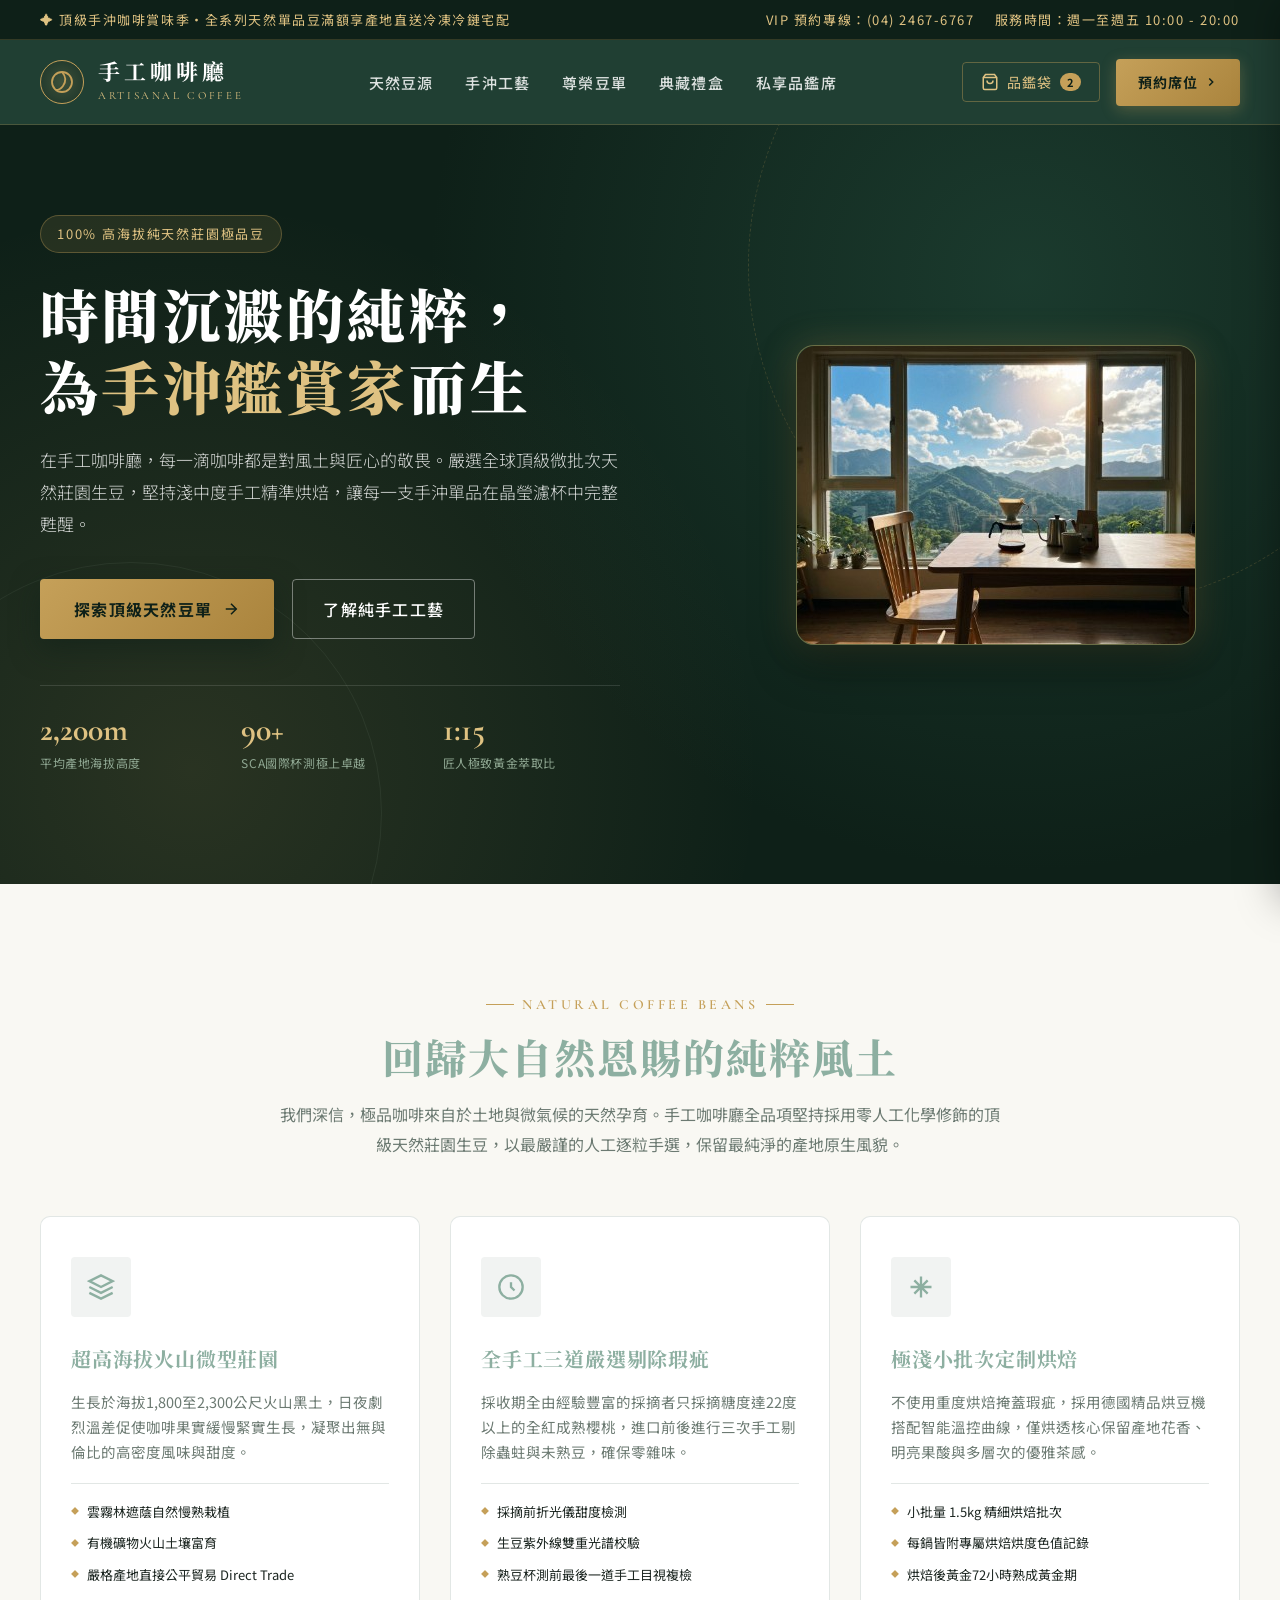
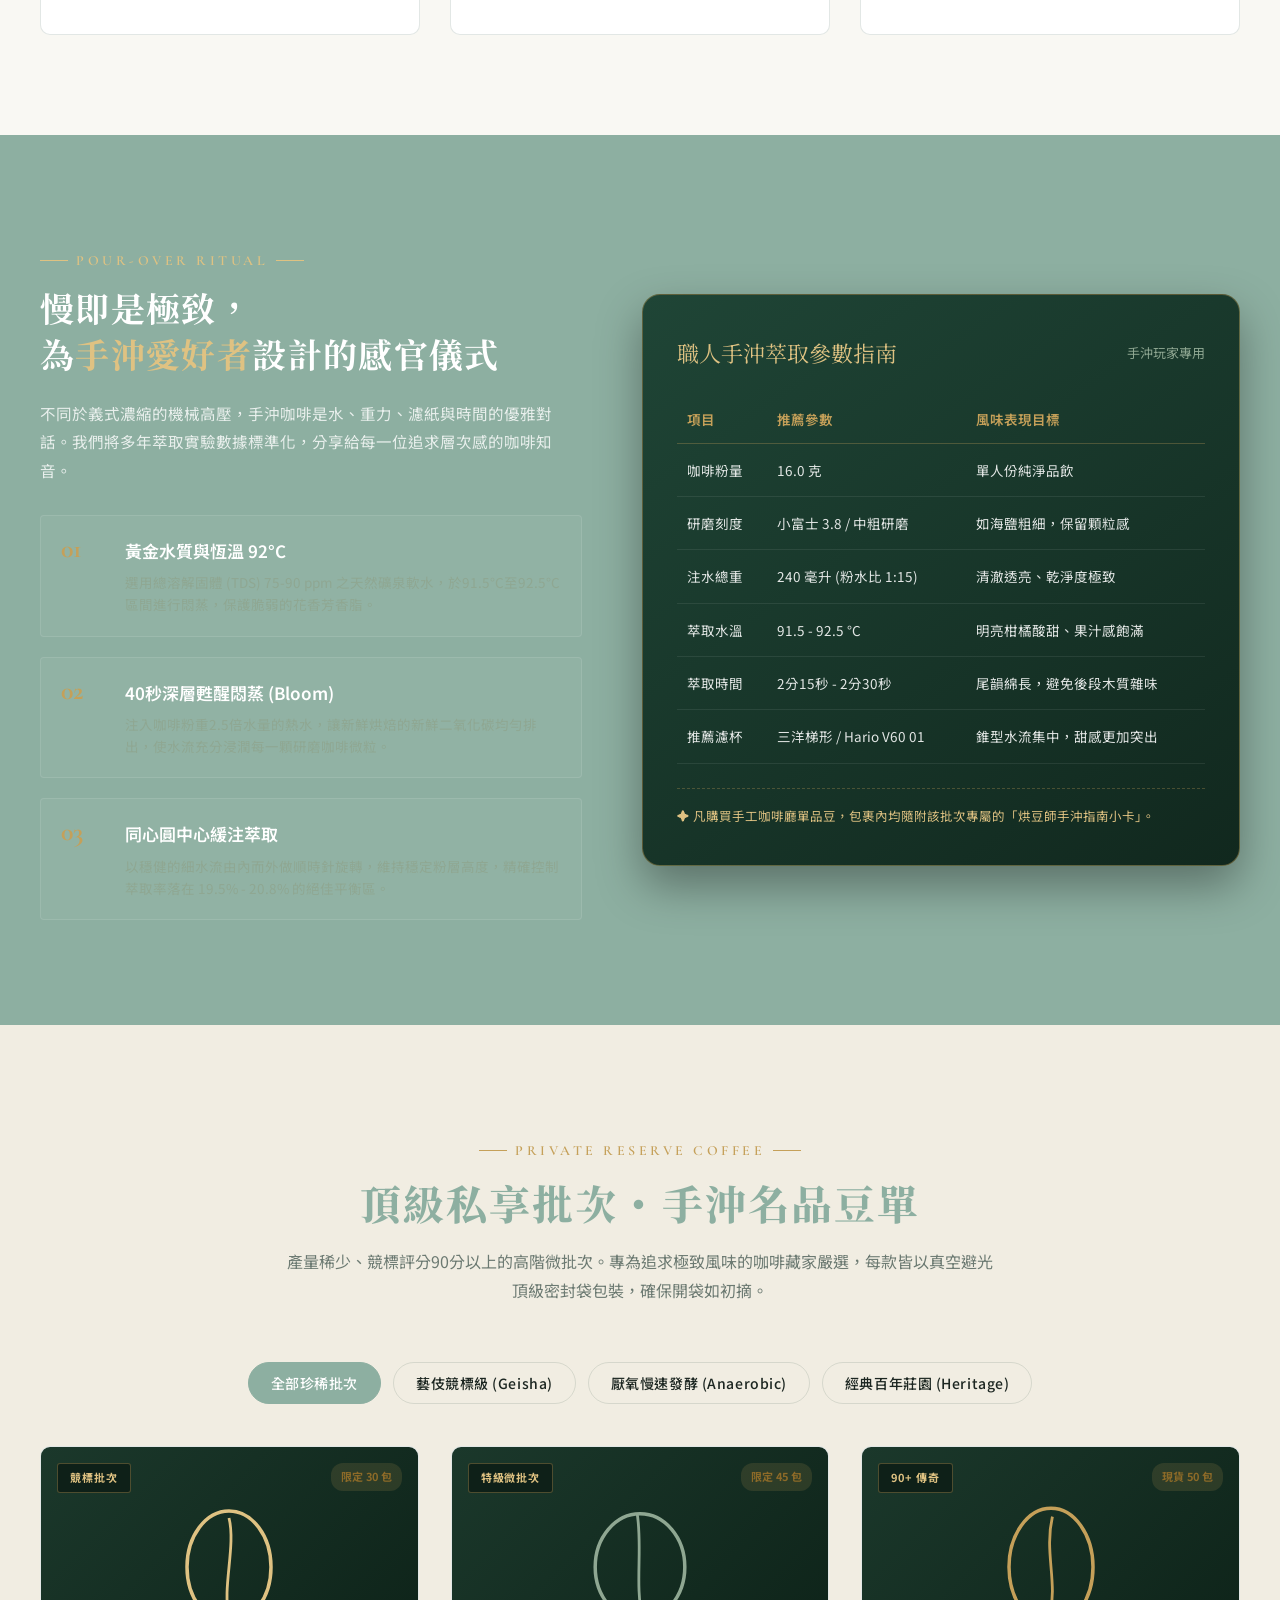
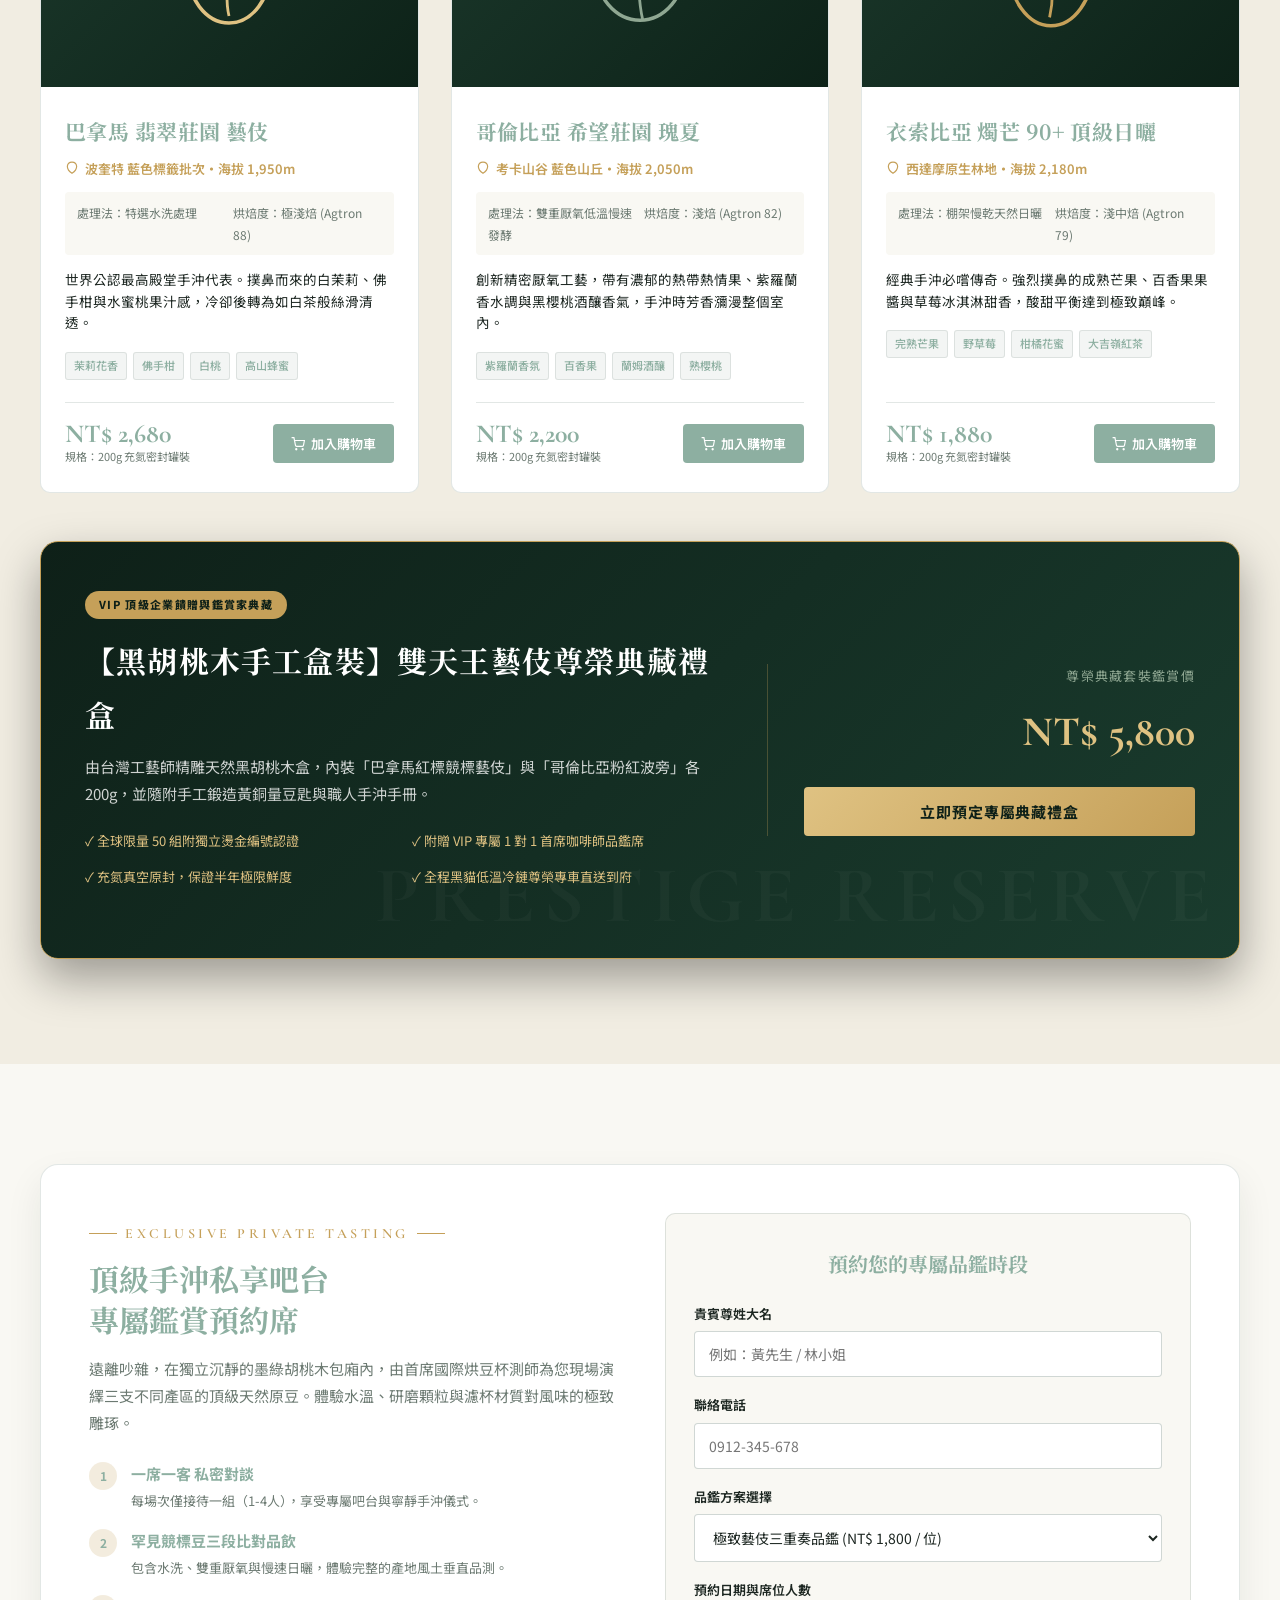
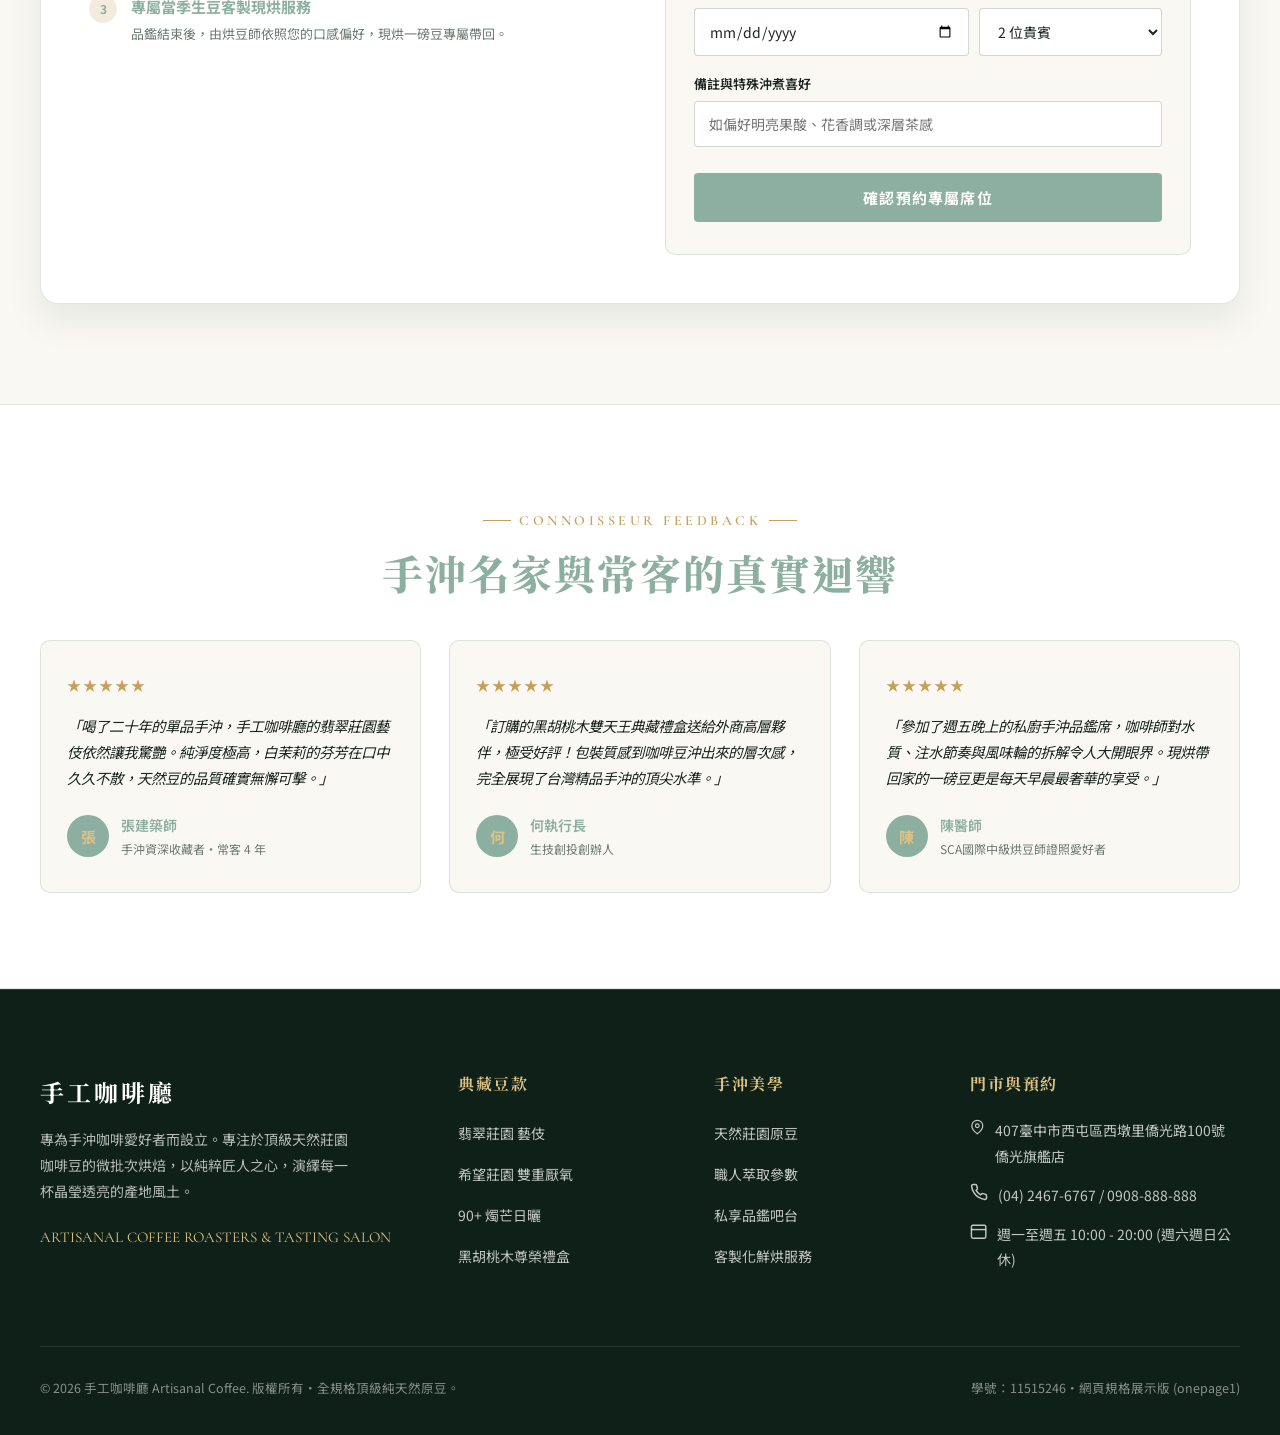
==== commit c0d17ace: "變更" ====
--- a/onepage1/index.html
+++ b/onepage1/index.html
@@ -12,7 +12,7 @@
     :root {
       /* 核心色彩 - 墨綠色基調與奢華天然輔色 */
       --color-moss-deep: #0e2018;      /* 最深墨綠底色 */
-      --color-moss-main: #17382b;      /* 經典墨綠色 */
+      --color-moss-main: #8dafa1;      /* 經典墨綠色 */
       --color-moss-surface: #1f4536;   /* 墨綠色卡片/高亮面 */
       --color-moss-accent: #2e624e;    /* 墨綠延伸色 */
       --color-sage: #8fa792;           /* 鼠尾草綠/淡墨綠 */
